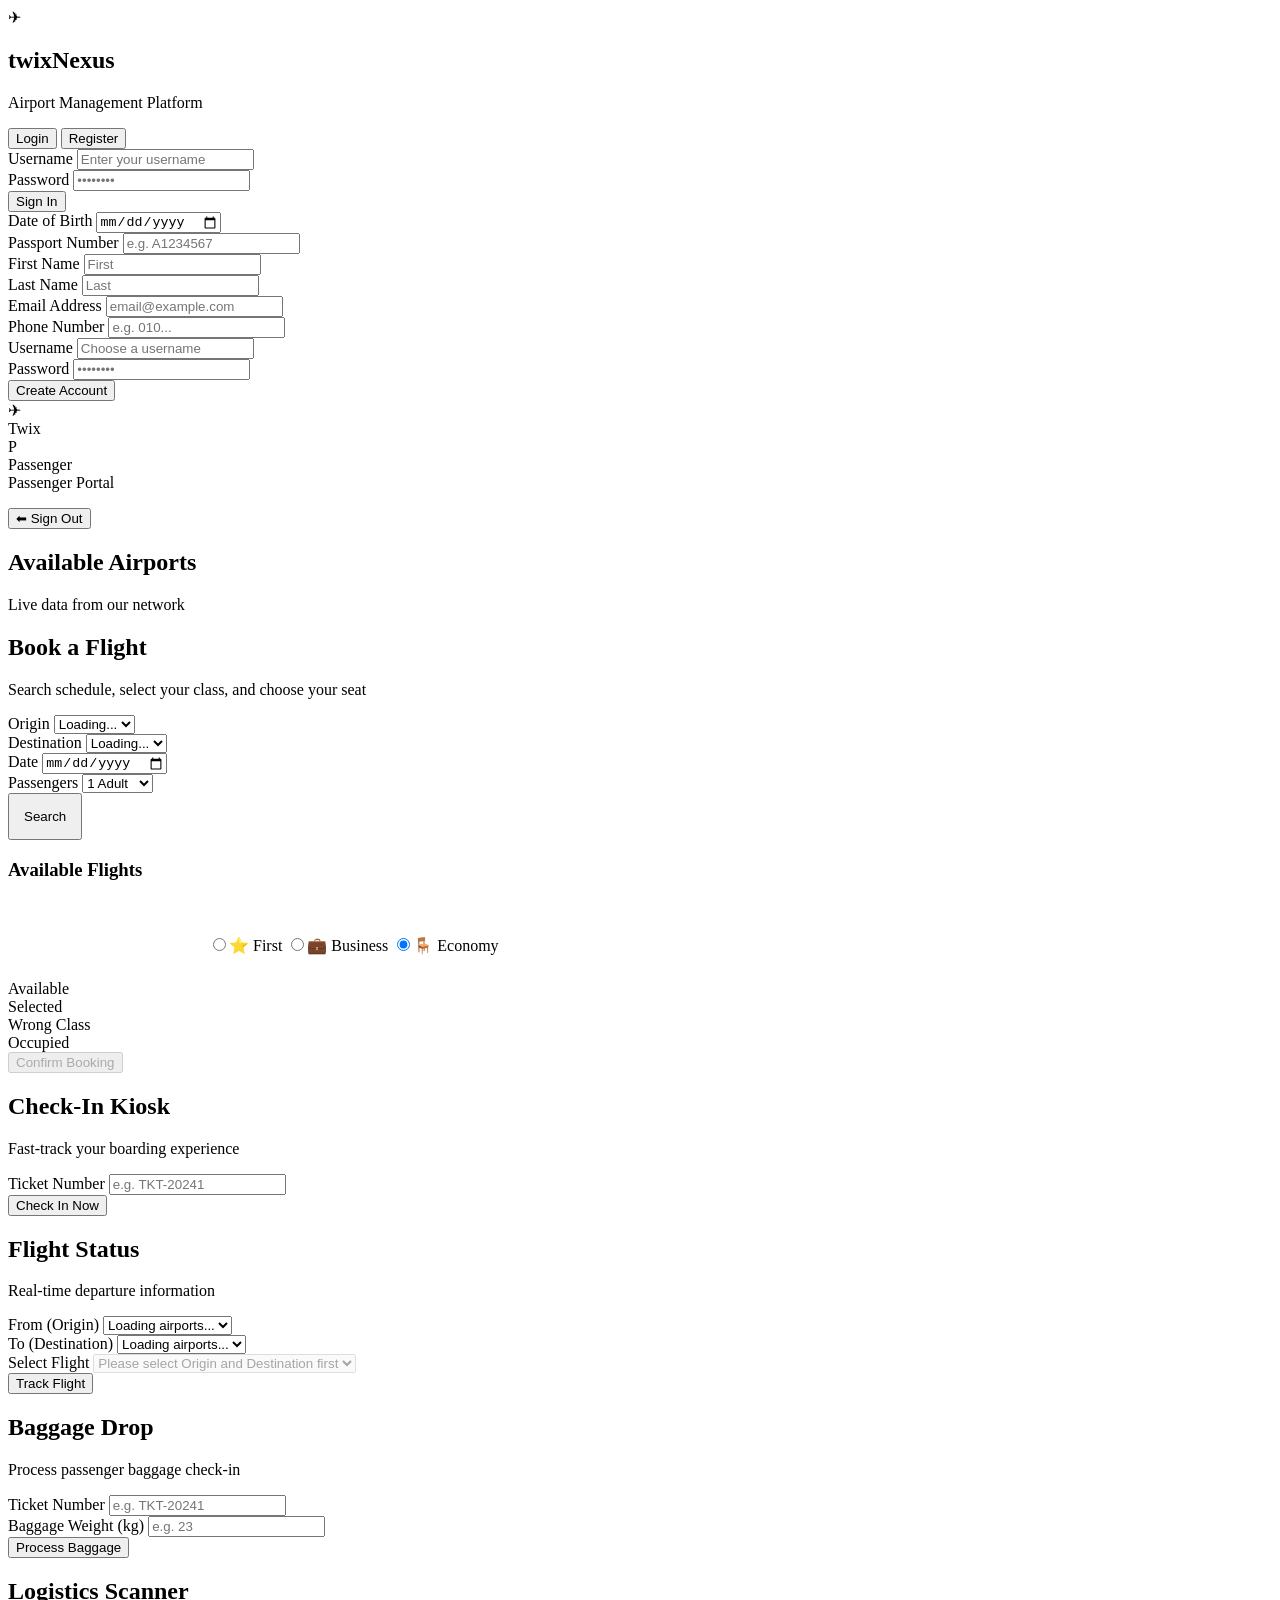
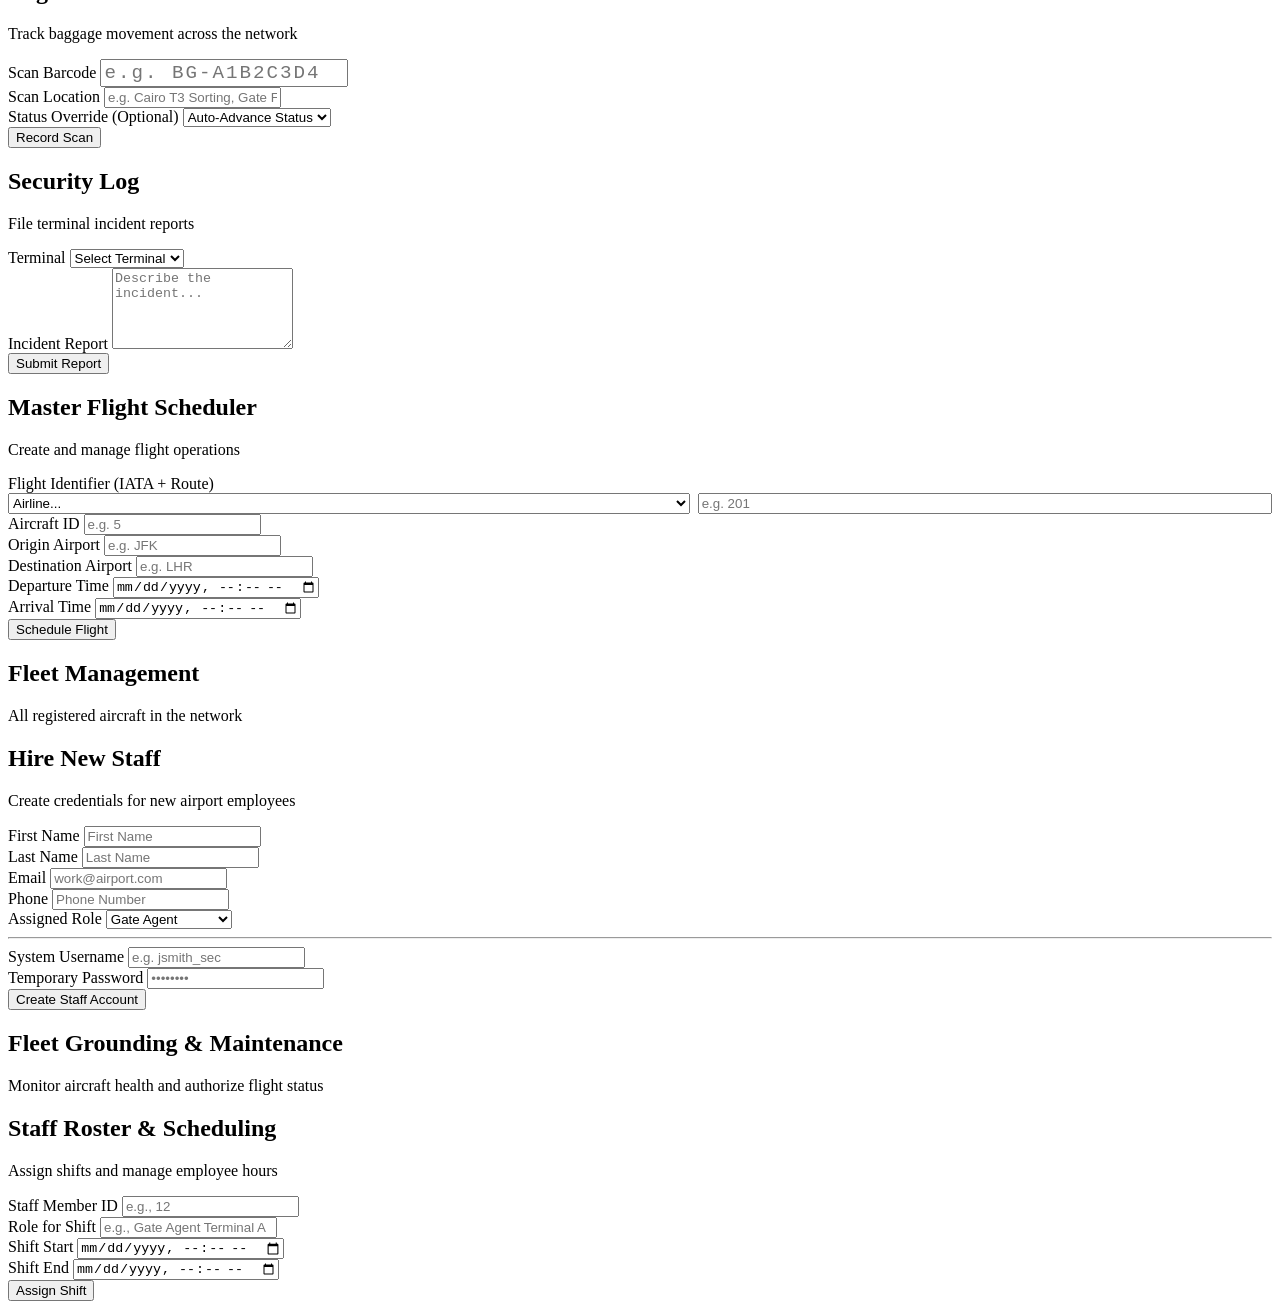
==== backend/src/main/resources/static/index.html @ be8f5e47 "remove the unused file" ====
<!DOCTYPE html>
<html lang="en">

<head>
    <meta charset="UTF-8" />
    <meta name="viewport" content="width=device-width, initial-scale=1.0" />
    <title>twixNexus — Airport Management System</title>
    <link rel="stylesheet" href="/css/style.css" />
    <link rel="preconnect" href="https://fonts.googleapis.com" />
    <link
        href="https://fonts.googleapis.com/css2?family=Syne:wght@400;600;700;800&family=DM+Sans:wght@300;400;500;600&display=swap"
        rel="stylesheet" />
</head>

<body>

    <section id="login-screen" class="active fullscreen">
        <div class="login-bg">
            <div class="login-overlay"></div>
        </div>
        <div class="login-card glass">
            <div class="brand">
                <div class="brand-icon">✈</div>
                <h1>twixNexus</h1>
                <p class="brand-sub">Airport Management Platform</p>
            </div>

            <div class="auth-tabs">
                <button id="tab-login" class="btn-primary flex-1 btn-pad">Login</button>
                <button id="tab-register" class="btn-primary btn-outline flex-1 btn-pad">Register</button>
            </div>

            <form id="login-form">
                <div class="form-group">
                    <label>Username</label>
                    <input type="text" id="login-username" placeholder="Enter your username" autocomplete="off" />
                </div>
                <div class="form-group mt-15">
                    <label>Password</label>
                    <input type="password" id="login-password" placeholder="••••••••" />
                </div>
                <button class="btn-primary mt-20" id="login-btn">Sign In</button>
            </form>

            <form id="register-form" class="hidden">
                <div class="form-row mt-15">
                    <div class="form-group">
                        <label>Date of Birth</label>
                        <input type="date" id="reg-dob" />
                    </div>
                    <div class="form-group">
                        <label>Passport Number</label>
                        <input type="text" id="reg-passport" placeholder="e.g. A1234567" />
                    </div>
                </div>
                <div class="form-row">
                    <div class="form-group">
                        <label>First Name</label>
                        <input type="text" id="reg-firstname" placeholder="First" />
                    </div>
                    <div class="form-group">
                        <label>Last Name</label>
                        <input type="text" id="reg-lastname" placeholder="Last" />
                    </div>
                </div>
                <div class="form-row mt-15">
                    <div class="form-group">
                        <label>Email Address</label>
                        <input type="email" id="reg-email" placeholder="email@example.com" />
                    </div>
                    <div class="form-group">
                        <label>Phone Number</label>
                        <input type="tel" id="reg-phone" placeholder="e.g. 010..." />
                    </div>
                </div>
                <div class="form-row mt-15">
                    <div class="form-group">
                        <label>Username</label>
                        <input type="text" id="reg-username" placeholder="Choose a username" />
                    </div>
                    <div class="form-group">
                        <label>Password</label>
                        <input type="password" id="reg-password" placeholder="••••••••" />
                    </div>
                </div>
                <button class="btn-primary mt-20" id="register-btn">Create Account</button>
            </form>

            <div id="auth-error" class="msg-error hidden"></div>
        </div>
    </section>

    <div id="app-shell" class="hidden">

        <nav id="sidebar">
            <div class="nav-brand">
                <div class="brand-icon small">✈</div>
                <span>Twix</span>
            </div>
            <div class="nav-user">
                <div class="user-avatar" id="nav-avatar">P</div>
                <div>
                    <div class="user-name" id="nav-username">Passenger</div>
                    <div class="user-role" id="nav-role">Passenger Portal</div>
                </div>
            </div>

            <ul class="nav-links" id="nav-links"></ul>

            <button class="btn-logout" id="logout-btn">⬅ Sign Out</button>
        </nav>

        <main id="main-content">

            <div id="toast-container"></div>

            <section id="view-home" class="view hidden">
                <div class="view-header">
                    <h2>Available Airports</h2>
                    <p>Live data from our network</p>
                </div>
                <div class="card-grid" id="airports-grid"></div>
            </section>

            <section id="view-book" class="view hidden">
                <div class="view-header">
                    <h2>Book a Flight</h2>
                    <p>Search schedule, select your class, and choose your seat</p>
                </div>
                <div class="form-card glass-dark" style="max-width: 900px;">

                    <div class="form-row flex-row-15" style="align-items: flex-end;">
                        <div class="form-group flex-1">
                            <label>Origin</label>
                            <select id="book-origin" class="input-glass">
                                <option value="">Loading...</option>
                            </select>
                        </div>
                        <div class="form-group flex-1">
                            <label>Destination</label>
                            <select id="book-dest" class="input-glass">
                                <option value="">Loading...</option>
                            </select>
                        </div>
                        <div class="form-group flex-1">
                            <label>Date</label>
                            <input type="date" id="book-date" class="input-glass" />
                        </div>
                        <div class="form-group flex-1">
                            <label>Passengers</label>
                            <select id="book-passengers" class="input-glass">
                                <option value="1">1 Adult</option>
                                <option value="2">2 Adults</option>
                                <option value="3">3 Adults</option>
                                <option value="4">4 Adults</option>
                                <option value="5">5 Adults</option>
                            </select>
                        </div>
                        <button class="btn-primary" id="search-flights-btn"
                            style="flex: 0.5; padding: 14px;">Search</button>
                    </div>

                    <div id="flight-results-container" class="mt-20 hidden">
                        <h3 style="color: var(--sky-light); margin-bottom: 15px;">Available Flights</h3>
                        <div id="flight-list" style="display: flex; flex-direction: column; gap: 10px;"></div>
                    </div>

                    <div id="seat-selection-container" class="hidden mt-20"
                        style="border-top: 1px solid rgba(255,255,255,0.1); padding-top: 20px;">

                        <div class="form-group">
                            <label style="text-align: center; font-size: 1rem; color: white;">1. Select Travel
                                Class</label>
                            <div class="class-selector" id="seat-class-selector"
                                style="max-width: 500px; margin: 0 auto;">
                                <label class="class-option"><input type="radio" name="travel-class"
                                        value="First" /><span>⭐ First</span></label>
                                <label class="class-option"><input type="radio" name="travel-class"
                                        value="Business" /><span>💼 Business</span></label>
                                <label class="class-option"><input type="radio" name="travel-class" value="Economy"
                                        checked /><span>🪑 Economy</span></label>
                            </div>
                            <div id="class-inventory-count"
                                style="text-align: center; margin-top: 12px; font-size: 0.95rem; font-weight: bold;">
                            </div>
                        </div>

                        <div class="seat-legend" style="margin-top: 25px;">
                            <div class="legend-item">
                                <div class="legend-box" style="background: var(--sky);"></div> Available
                            </div>
                            <div class="legend-item">
                                <div class="legend-box" style="background: var(--success);"></div> Selected
                            </div>
                            <div class="legend-item">
                                <div class="legend-box" style="background: #334155;"></div> Wrong Class
                            </div>
                            <div class="legend-item">
                                <div class="legend-box" style="background: var(--error);"></div> Occupied
                            </div>
                        </div>

                        <div class="plane-fuselage" id="plane-seats">
                        </div>
                        <input type="hidden" id="selected-seat-no" />

                        <button class="btn-primary mt-20" id="book-btn" disabled>Confirm Booking</button>
                        <div id="book-result" class="result-area hidden mt-20"></div>
                    </div>
                </div>
            </section>

            <section id="view-checkin" class="view hidden">
                <div class="view-header">
                    <h2>Check-In Kiosk</h2>
                    <p>Fast-track your boarding experience</p>
                </div>
                <div class="form-card glass-dark">
                    <div class="form-group">
                        <label>Ticket Number</label>
                        <input type="text" id="checkin-ticket" placeholder="e.g. TKT-20241" />
                    </div>
                    <button class="btn-primary" id="checkin-btn">Check In Now</button>
                    <div id="boarding-pass" class="hidden"></div>
                </div>
            </section>

            <section id="view-status" class="view hidden">
                <div class="view-header">
                    <h2>Flight Status</h2>
                    <p>Real-time departure information</p>
                </div>
                <div class="form-card glass-dark">
                    <div class="form-row flex-row-15">
                        <div class="form-group flex-1">
                            <label>From (Origin)</label>
                            <select id="status-origin" class="input-glass">
                                <option value="">Loading airports...</option>
                            </select>
                        </div>
                        <div class="form-group flex-1">
                            <label>To (Destination)</label>
                            <select id="status-dest" class="input-glass">
                                <option value="">Loading airports...</option>
                            </select>
                        </div>
                    </div>

                    <div class="form-group mt-20">
                        <label>Select Flight</label>
                        <select id="status-flight-select" class="input-glass" disabled>
                            <option value="">Please select Origin and Destination first</option>
                        </select>
                    </div>
                    <button class="btn-primary" id="status-btn">Track Flight</button>
                    <div id="flight-status-result" class="result-area hidden mt-20"></div>
                </div>
            </section>

            <section id="view-baggage" class="view hidden">
                <div class="view-header">
                    <h2>Baggage Drop</h2>
                    <p>Process passenger baggage check-in</p>
                </div>
                <div class="form-card glass-dark">
                    <div class="form-group">
                        <label>Ticket Number</label>
                        <input type="text" id="bag-ticket" placeholder="e.g. TKT-20241" />
                    </div>
                    <div class="form-group">
                        <label>Baggage Weight (kg)</label>
                        <input type="number" id="bag-weight" placeholder="e.g. 23" step="0.1" />
                    </div>
                    <button class="btn-primary" id="bag-btn">Process Baggage</button>
                    <div id="bag-result" class="result-area hidden"></div>
                </div>
            </section>

            <section id="view-scanner" class="view hidden">
                <div class="view-header">
                    <h2>Logistics Scanner</h2>
                    <p>Track baggage movement across the network</p>
                </div>
                <div class="form-card glass-dark">
                    <div class="form-group">
                        <label>Scan Barcode</label>
                        <input type="text" id="scan-barcode" class="input-glass" placeholder="e.g. BG-A1B2C3D4"
                            style="font-family: monospace; font-size: 1.2rem; letter-spacing: 2px;"
                            autocomplete="off" />
                    </div>
                    <div class="form-row mt-15">
                        <div class="form-group">
                            <label>Scan Location</label>
                            <input type="text" id="scan-location" class="input-glass"
                                placeholder="e.g. Cairo T3 Sorting, Gate F4..." />
                        </div>
                        <div class="form-group">
                            <label>Status Override (Optional)</label>
                            <select id="scan-override" class="input-glass">
                                <option value="">Auto-Advance Status</option>
                                <option value="LOST">Flag as LOST</option>
                                <option value="TRANSIT">Mark as in TRANSIT</option>
                            </select>
                        </div>
                    </div>
                    <button class="btn-primary mt-20" id="scan-btn">Record Scan</button>
                    <div id="scan-result" class="result-area hidden mt-20"></div>
                </div>
            </section>
            <section id="view-security" class="view hidden">
                <div class="view-header">
                    <h2>Security Log</h2>
                    <p>File terminal incident reports</p>
                </div>
                <div class="form-card glass-dark">
                    <div class="form-group">
                        <label>Terminal</label>
                        <select id="sec-terminal" class="input-glass">
                            <option value="">Select Terminal</option>
                            <option value="Terminal A">Terminal A</option>
                            <option value="Terminal B">Terminal B</option>
                            <option value="Terminal C">Terminal C</option>
                        </select>
                    </div>
                    <div class="form-group">
                        <label>Incident Report</label>
                        <textarea id="sec-report" class="input-glass" rows="5"
                            placeholder="Describe the incident..."></textarea>
                    </div>
                    <button class="btn-primary" id="sec-btn">Submit Report</button>
                    <div id="sec-result" class="result-area hidden"></div>
                </div>
            </section>

            <section id="view-schedule" class="view hidden">
                <div class="view-header">
                    <h2>Master Flight Scheduler</h2>
                    <p>Create and manage flight operations</p>
                </div>
                <div class="form-card glass-dark">
                    <div class="form-row flex-row-15">
                        <div class="form-group flex-1">
                            <label>Flight Identifier (IATA + Route)</label>
                            <div style="display: flex; gap: 8px;">
                                <select id="sched-airline-code" class="input-glass" style="flex: 1.2;">
                                    <option value="">Airline...</option>
                                </select>
                                <input type="number" id="sched-route-no" class="input-glass" style="flex: 1;"
                                    placeholder="e.g. 201" min="1" max="9999" />
                            </div>
                        </div>
                        <div class="form-group flex-1">
                            <label>Aircraft ID</label>
                            <input type="number" id="sched-aircraft-id" class="input-glass" placeholder="e.g. 5" />
                        </div>
                    </div>
                    <div class="form-row">
                        <div class="form-group">
                            <label>Origin Airport</label>
                            <input type="text" id="sched-origin" placeholder="e.g. JFK" />
                        </div>
                        <div class="form-group">
                            <label>Destination Airport</label>
                            <input type="text" id="sched-dest" placeholder="e.g. LHR" />
                        </div>
                    </div>
                    <div class="form-row">
                        <div class="form-group">
                            <label>Departure Time</label>
                            <input type="datetime-local" id="sched-depart" class="input-glass" />
                        </div>
                        <div class="form-group">
                            <label>Arrival Time</label>
                            <input type="datetime-local" id="sched-arrive" class="input-glass" />
                        </div>
                    </div>
                    <button class="btn-primary" id="sched-btn">Schedule Flight</button>
                    <div id="sched-result" class="result-area hidden"></div>
                </div>
            </section>

            <section id="view-fleet" class="view hidden">
                <div class="view-header">
                    <h2>Fleet Management</h2>
                    <p>All registered aircraft in the network</p>
                </div>
                <div class="card-grid" id="fleet-grid"></div>
            </section>

            <section id="view-add-staff" class="view hidden">
                <div class="view-header">
                    <h2>Hire New Staff</h2>
                    <p>Create credentials for new airport employees</p>
                </div>
                <div class="form-card glass-dark">
                    <div class="form-row">
                        <div class="form-group">
                            <label>First Name</label>
                            <input type="text" id="staff-fn" placeholder="First Name" />
                        </div>
                        <div class="form-group">
                            <label>Last Name</label>
                            <input type="text" id="staff-ln" placeholder="Last Name" />
                        </div>
                    </div>
                    <div class="form-row">
                        <div class="form-group">
                            <label>Email</label>
                            <input type="email" id="staff-email" placeholder="work@airport.com" />
                        </div>
                        <div class="form-group">
                            <label>Phone</label>
                            <input type="text" id="staff-phone" placeholder="Phone Number" />
                        </div>
                    </div>
                    <div class="form-row">
                        <div class="form-group">
                            <label>Assigned Role</label>
                            <select id="staff-role" class="input-glass">
                                <option value="Gate Agent">Gate Agent</option>
                                <option value="Security">Security</option>
                                <option value="Baggage Handler">Baggage Handler</option>
                                <option value="Maintenance">Maintenance</option>
                            </select>
                        </div>
                    </div>
                    <hr class="divider">
                    <div class="form-row">
                        <div class="form-group">
                            <label>System Username</label>
                            <input type="text" id="staff-username" placeholder="e.g. jsmith_sec" />
                        </div>
                        <div class="form-group">
                            <label>Temporary Password</label>
                            <input type="password" id="staff-password" placeholder="••••••••" />
                        </div>
                    </div>
                    <button class="btn-primary" id="add-staff-btn">Create Staff Account</button>
                    <div id="add-staff-result" class="result-area hidden"></div>
                </div>
            </section>
            <section id="view-maintenance" class="view hidden">
                <div class="view-header">
                    <h2>Fleet Grounding & Maintenance</h2>
                    <p>Monitor aircraft health and authorize flight status</p>
                </div>
                <div class="card-grid" id="maintenance-grid">
                </div>
            </section>
            <section id="view-roster" class="view hidden">
                <div class="view-header">
                    <h2>Staff Roster & Scheduling</h2>
                    <p>Assign shifts and manage employee hours</p>
                </div>
                <div class="form-card glass-dark">
                    <div class="form-row">
                        <div class="form-group">
                            <label>Staff Member ID</label>
                            <input type="number" id="shift-staff-id" placeholder="e.g., 12" class="input-glass" />
                        </div>
                        <div class="form-group">
                            <label>Role for Shift</label>
                            <input type="text" id="shift-role" placeholder="e.g., Gate Agent Terminal A"
                                class="input-glass" />
                        </div>
                    </div>
                    <div class="form-row mt-15">
                        <div class="form-group">
                            <label>Shift Start</label>
                            <input type="datetime-local" id="shift-start" class="input-glass" />
                        </div>
                        <div class="form-group">
                            <label>Shift End</label>
                            <input type="datetime-local" id="shift-end" class="input-glass" />
                        </div>
                    </div>
                    <button class="btn-primary mt-20" id="assign-shift-btn">Assign Shift</button>
                    <div id="shift-result" class="result-area hidden mt-20"></div>
                </div>
            </section>
        </main>
    </div>

    <script type="module" src="/js/main.js"></script>
    <!-- <script src="legacy-script.js" defer></script> -->
</body>

</html>
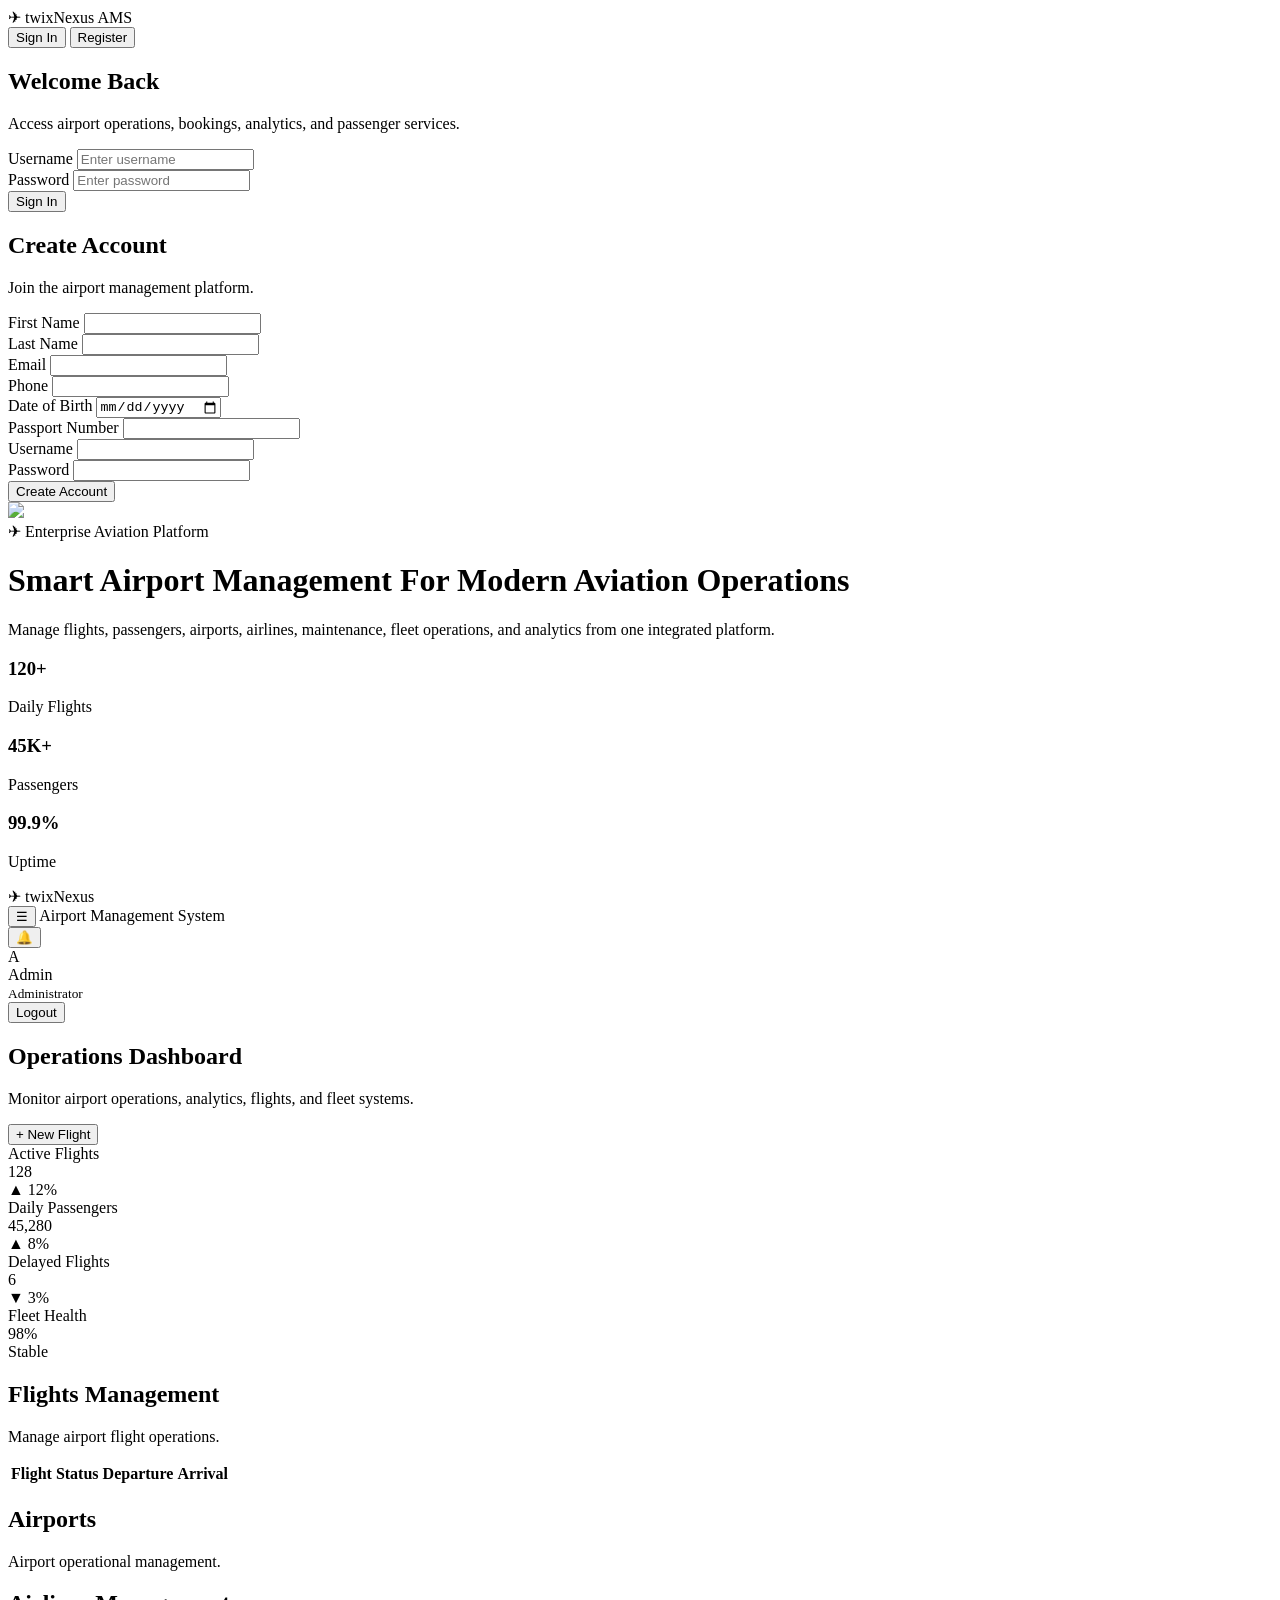
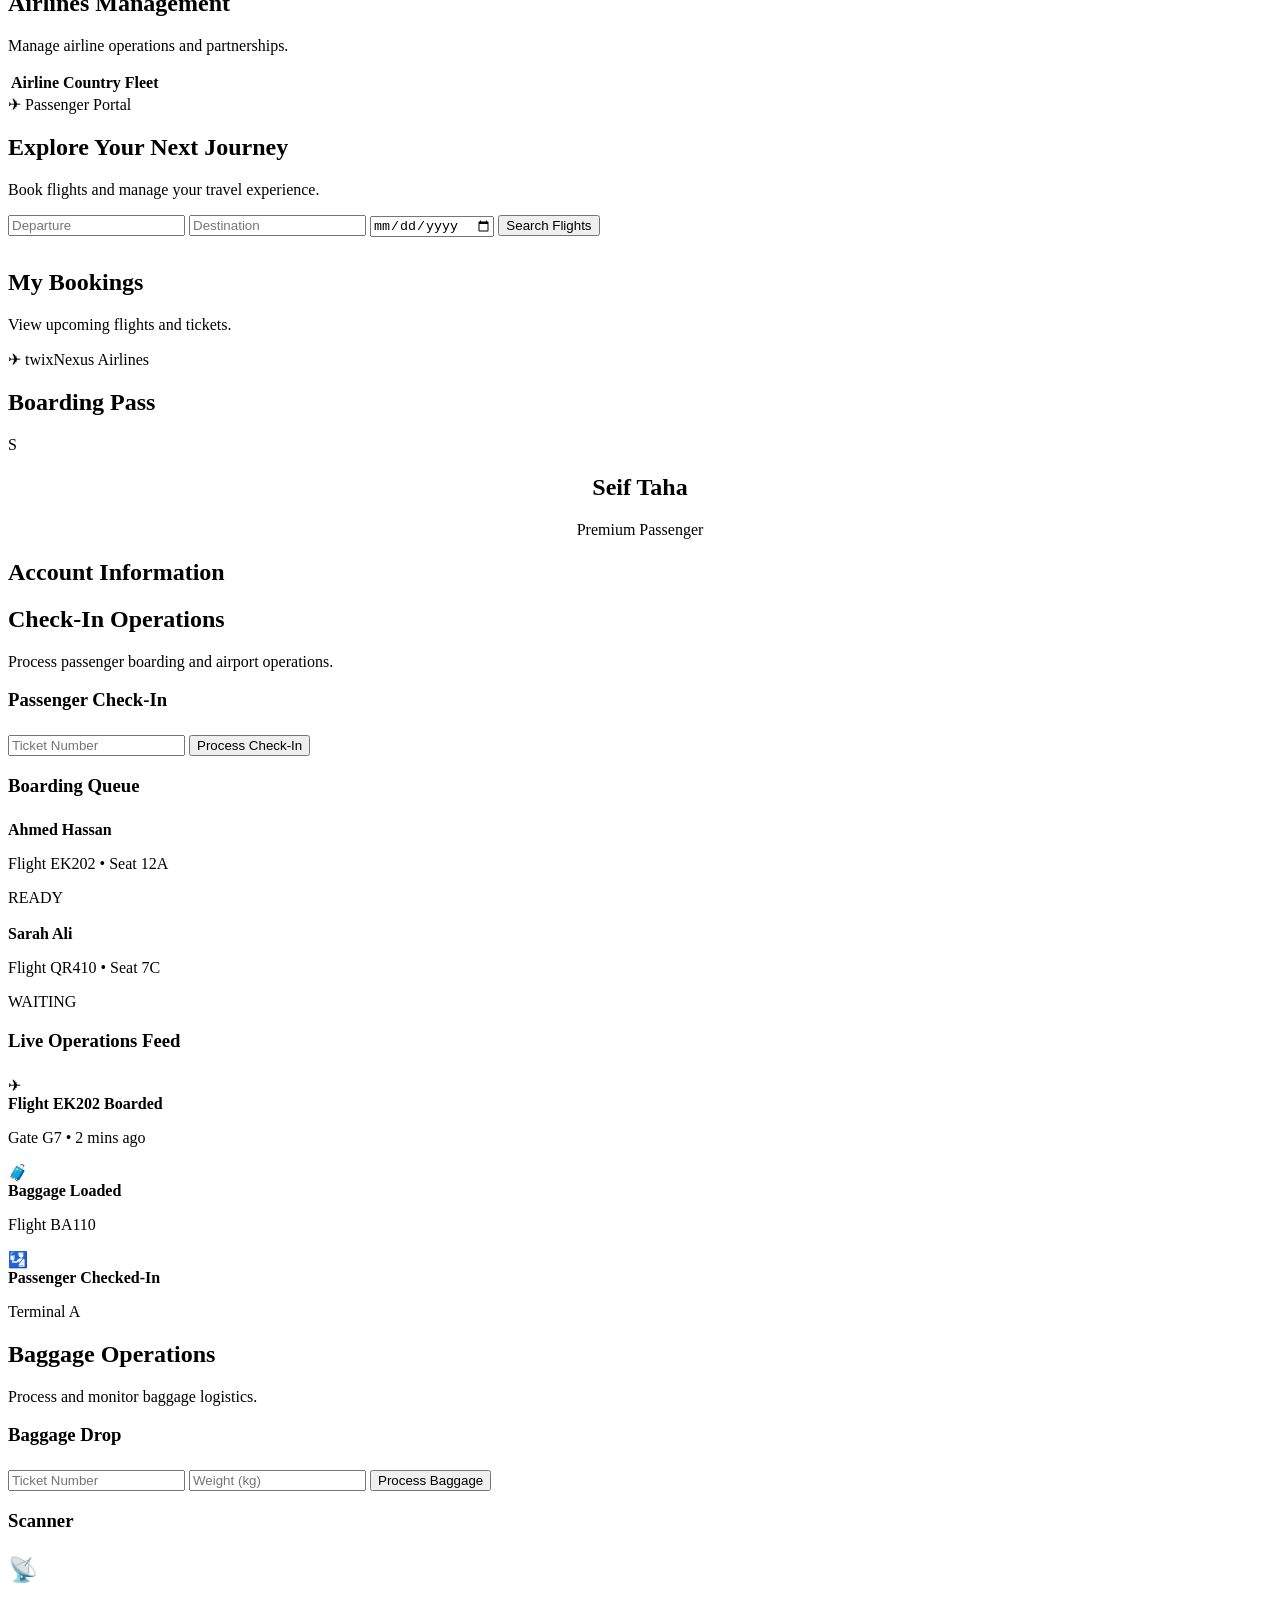
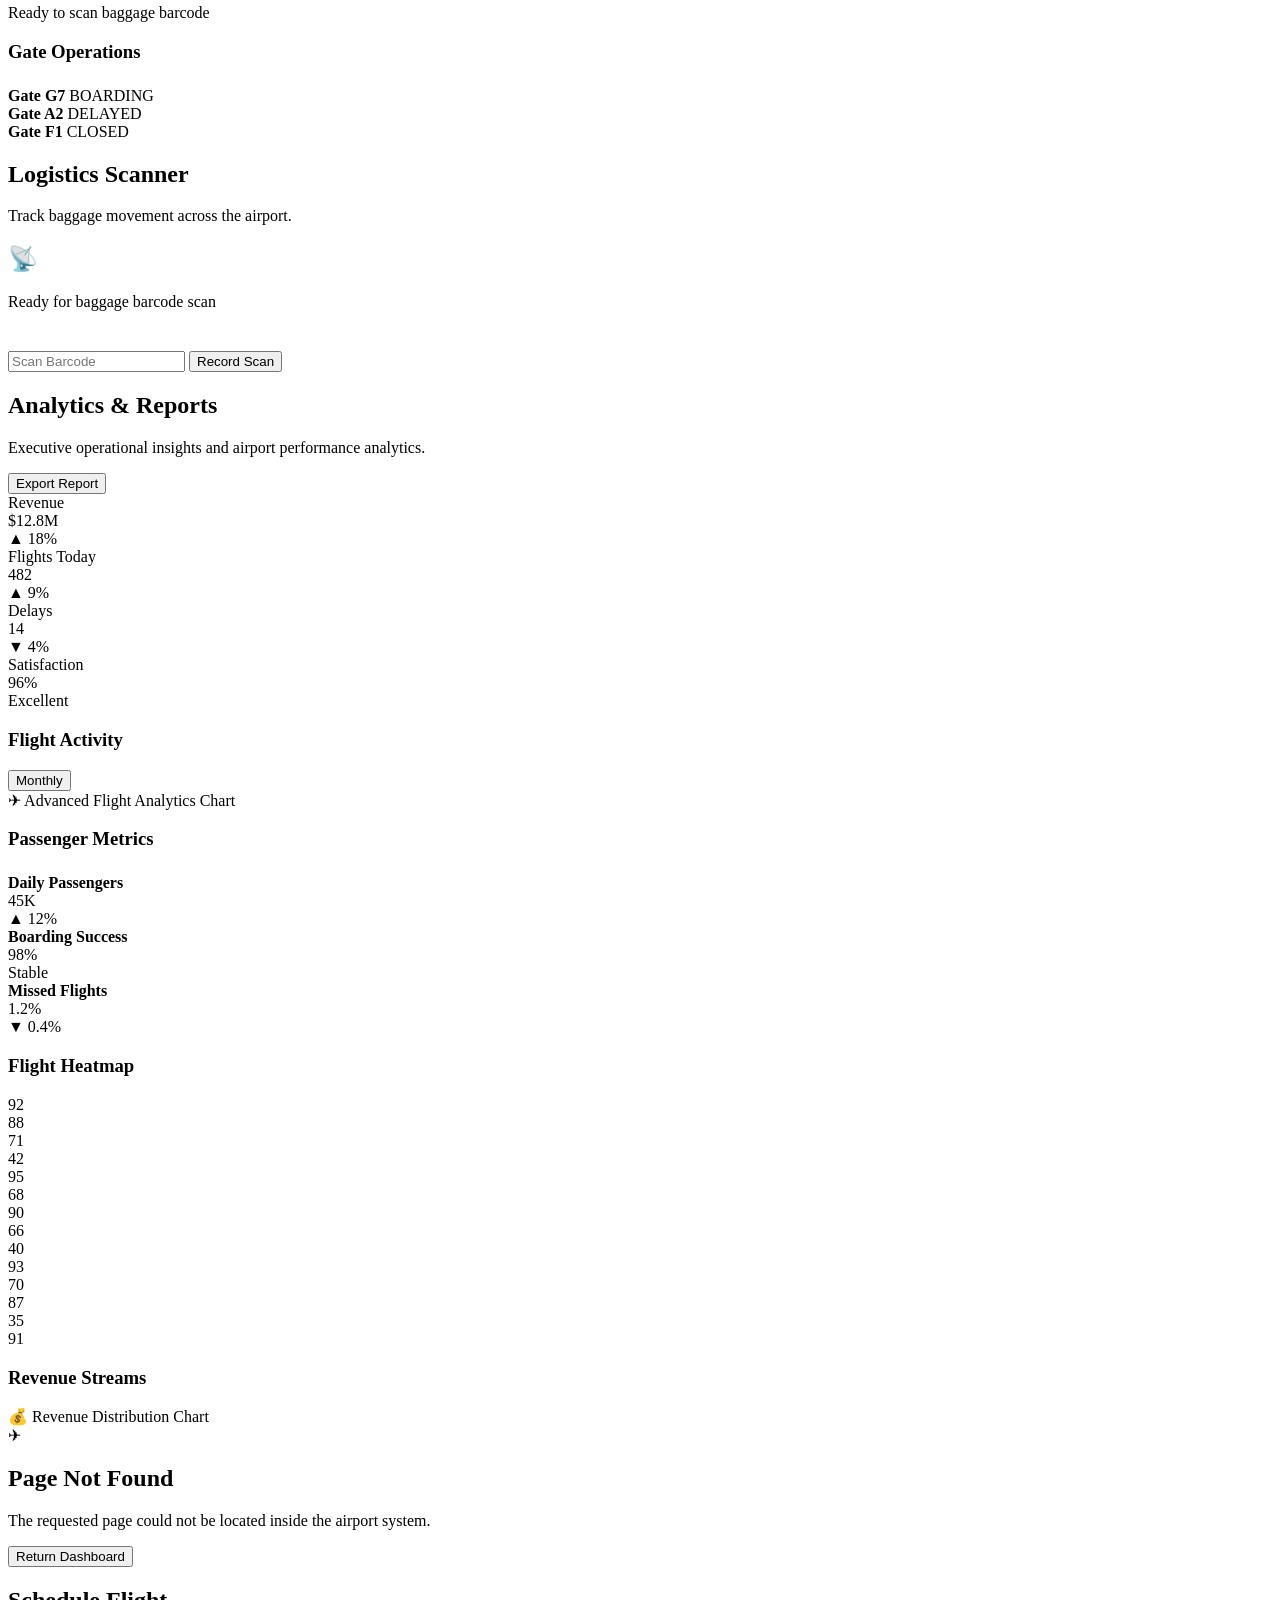
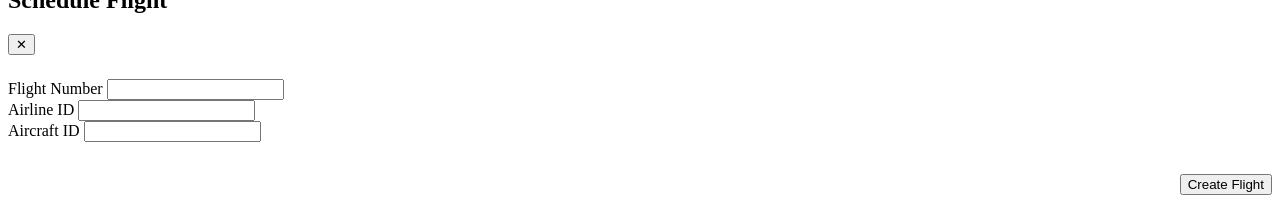
==== commit b1df1f02: "updated the frontend" ====
--- a/backend/src/main/resources/static/index.html
+++ b/backend/src/main/resources/static/index.html
@@ -4,485 +4,1514 @@
 <head>
     <meta charset="UTF-8" />
     <meta name="viewport" content="width=device-width, initial-scale=1.0" />
+
     <title>twixNexus — Airport Management System</title>
-    <link rel="stylesheet" href="/css/style.css" />
-    <link rel="preconnect" href="https://fonts.googleapis.com" />
-    <link
-        href="https://fonts.googleapis.com/css2?family=Syne:wght@400;600;700;800&family=DM+Sans:wght@300;400;500;600&display=swap"
-        rel="stylesheet" />
+
+    <link rel="stylesheet" href="/css/main.css">
 </head>
 
-<body>
-
-    <section id="login-screen" class="active fullscreen">
-        <div class="login-bg">
-            <div class="login-overlay"></div>
+<body class="loading">
+    
+    <!-- ========================= -->
+    <!-- AUTH SCREEN -->
+    <!-- ========================= -->
+
+    <div class="auth-screen">
+
+        <div class="auth-left">
+
+            <div class="auth-panel fade-in">
+
+                <div class="auth-logo">
+                    ✈ twixNexus AMS
+                </div>
+
+                <div class="auth-tabs">
+
+                    <button id="tab-login" class="auth-tab active">
+
+                        Sign In
+                    </button>
+
+                    <button id="tab-register" class="auth-tab">
+
+                        Register
+                    </button>
+
+                </div>
+
+                <div id="auth-error" class="auth-error">
+                </div>
+
+                <!-- LOGIN -->
+
+                <form id="login-form" class="auth-form">
+
+                    <div>
+
+                        <h2 class="auth-title">
+                            Welcome Back
+                        </h2>
+
+                        <p class="auth-subtitle">
+                            Access airport operations,
+                            bookings, analytics,
+                            and passenger services.
+                        </p>
+
+                    </div>
+
+                    <div class="input-group">
+
+                        <label>
+                            Username
+                        </label>
+
+                        <input id="login-username" class="input" type="text" placeholder="Enter username">
+
+                    </div>
+
+                    <div class="input-group">
+
+                        <label>
+                            Password
+                        </label>
+
+                        <input id="login-password" class="input" type="password" placeholder="Enter password">
+
+                    </div>
+
+                    <button type="button" id="login-btn" class="btn btn-primary">
+
+                        Sign In
+
+                    </button>
+
+                </form>
+
+                <!-- REGISTER -->
+
+                <form id="register-form" class="auth-form hidden">
+
+                    <div>
+
+                        <h2 class="auth-title">
+                            Create Account
+                        </h2>
+
+                        <p class="auth-subtitle">
+                            Join the airport management platform.
+                        </p>
+
+                    </div>
+
+                    <div class="grid grid-2">
+
+                        <div class="input-group">
+
+                            <label>
+                                First Name
+                            </label>
+
+                            <input id="reg-firstname" class="input" type="text">
+
+                        </div>
+
+                        <div class="input-group">
+
+                            <label>
+                                Last Name
+                            </label>
+
+                            <input id="reg-lastname" class="input" type="text">
+
+                        </div>
+
+                    </div>
+
+                    <div class="input-group">
+
+                        <label>
+                            Email
+                        </label>
+
+                        <input id="reg-email" class="input" type="email">
+
+                    </div>
+
+                    <div class="input-group">
+
+                        <label>
+                            Phone
+                        </label>
+
+                        <input id="reg-phone" class="input" type="text">
+
+                    </div>
+
+                    <div class="input-group">
+
+                        <label>
+                            Date of Birth
+                        </label>
+
+                        <input id="reg-dob" class="input" type="date">
+
+                    </div>
+
+                    <div class="input-group">
+
+                        <label>
+                            Passport Number
+                        </label>
+
+                        <input id="reg-passport" class="input" type="text">
+
+                    </div>
+
+                    <div class="input-group">
+
+                        <label>
+                            Username
+                        </label>
+
+                        <input id="reg-username" class="input" type="text">
+
+                    </div>
+
+                    <div class="input-group">
+
+                        <label>
+                            Password
+                        </label>
+
+                        <input id="reg-password" class="input" type="password">
+
+                    </div>
+
+                    <button type="button" id="register-btn" class="btn btn-primary">
+
+                        Create Account
+
+                    </button>
+
+                </form>
+
+            </div>
+
         </div>
-        <div class="login-card glass">
-            <div class="brand">
-                <div class="brand-icon">✈</div>
-                <h1>twixNexus</h1>
-                <p class="brand-sub">Airport Management Platform</p>
+
+        <!-- RIGHT SIDE -->
+
+        <div class="auth-right">
+
+            <img class="auth-image"
+                src="https://images.unsplash.com/photo-1436491865332-7a61a109cc05?q=80&w=1600&auto=format&fit=crop">
+
+            <div class="auth-overlay"></div>
+
+            <div class="auth-right-content fade-in">
+
+                <div class="hero-badge">
+                    ✈ Enterprise Aviation Platform
+                </div>
+
+                <h1>
+                    Smart Airport Management
+                    For Modern Aviation Operations
+                </h1>
+
+                <p>
+                    Manage flights, passengers,
+                    airports, airlines, maintenance,
+                    fleet operations, and analytics
+                    from one integrated platform.
+                </p>
+
+                <div class="stats-row">
+
+                    <div class="stat-card">
+
+                        <h3>120+</h3>
+
+                        <p>
+                            Daily Flights
+                        </p>
+
+                    </div>
+
+                    <div class="stat-card">
+
+                        <h3>45K+</h3>
+
+                        <p>
+                            Passengers
+                        </p>
+
+                    </div>
+
+                    <div class="stat-card">
+
+                        <h3>99.9%</h3>
+
+                        <p>
+                            Uptime
+                        </p>
+
+                    </div>
+
+                </div>
+
             </div>
 
-            <div class="auth-tabs">
-                <button id="tab-login" class="btn-primary flex-1 btn-pad">Login</button>
-                <button id="tab-register" class="btn-primary btn-outline flex-1 btn-pad">Register</button>
+        </div>
+
+    </div>
+
+    <!-- ========================= -->
+    <!-- APP SHELL -->
+    <!-- ========================= -->
+
+    <div id="app-shell" class="app-shell hidden">
+
+        <!-- SIDEBAR -->
+
+        <aside id="sidebar" class="sidebar">
+
+            <div class="navbar-brand">
+
+                ✈ twixNexus
+
             </div>
 
-            <form id="login-form">
-                <div class="form-group">
-                    <label>Username</label>
-                    <input type="text" id="login-username" placeholder="Enter your username" autocomplete="off" />
+            <nav id="nav-links" class="sidebar-nav">
+
+            </nav>
+
+        </aside>
+
+        <!-- MAIN -->
+
+        <div>
+
+            <!-- NAVBAR -->
+
+            <header class="navbar">
+
+                <div class="navbar-brand">
+
+                    <button aria-label="Open sidebar" id="sidebar-toggle" class="btn btn-secondary">
+
+                        ☰
+
+                    </button>
+
+                    <span>
+                        Airport Management System
+                    </span>
+
                 </div>
-                <div class="form-group mt-15">
-                    <label>Password</label>
-                    <input type="password" id="login-password" placeholder="••••••••" />
+
+                <div class="navbar-actions">
+
+                    <button aria-label="Notifications" class="btn btn-secondary">
+
+                        🔔
+
+                    </button>
+
+                    <div class="profile-chip">
+
+                        <div id="nav-avatar" class="avatar-circle">
+
+                            A
+
+                        </div>
+
+                        <div>
+
+                            <div id="nav-username">
+                                Admin
+                            </div>
+
+                            <small id="nav-role" class="text-muted">
+
+                                Administrator
+
+                            </small>
+
+                        </div>
+
+                    </div>
+
+                    <button aria-label="Logout" id="logout-btn" class="btn btn-primary">
+
+                        Logout
+
+                    </button>
+
                 </div>
-                <button class="btn-primary mt-20" id="login-btn">Sign In</button>
-            </form>
-
-            <form id="register-form" class="hidden">
-                <div class="form-row mt-15">
-                    <div class="form-group">
-                        <label>Date of Birth</label>
-                        <input type="date" id="reg-dob" />
-                    </div>
-                    <div class="form-group">
-                        <label>Passport Number</label>
-                        <input type="text" id="reg-passport" placeholder="e.g. A1234567" />
-                    </div>
+
+            </header>
+
+            <!-- MAIN CONTENT -->
+
+            <main class="main-content">
+
+                <!-- DASHBOARD -->
+
+                <section id="view-dashboard" class="view dashboard">
+
+                    <div class="dashboard-header">
+
+                        <div class="dashboard-title">
+
+                            <h1>
+                                Operations Dashboard
+                            </h1>
+
+                            <p>
+                                Monitor airport operations,
+                                analytics, flights, and fleet systems.
+                            </p>
+
+                        </div>
+
+                        <button class="btn btn-primary">
+
+                            + New Flight
+
+                        </button>
+
+                    </div>
+
+                    <!-- KPI -->
+
+                    <div class="kpi-grid">
+
+                        <div class="card kpi-card">
+
+                            <div class="kpi-label">
+                                Active Flights
+                            </div>
+
+                            <div class="kpi-value">
+                                128
+                            </div>
+
+                            <div class="kpi-change positive">
+                                ▲ 12%
+                            </div>
+
+                        </div>
+
+                        <div class="card kpi-card">
+
+                            <div class="kpi-label">
+                                Daily Passengers
+                            </div>
+
+                            <div class="kpi-value">
+                                45,280
+                            </div>
+
+                            <div class="kpi-change positive">
+                                ▲ 8%
+                            </div>
+
+                        </div>
+
+                        <div class="card kpi-card">
+
+                            <div class="kpi-label">
+                                Delayed Flights
+                            </div>
+
+                            <div class="kpi-value">
+                                6
+                            </div>
+
+                            <div class="kpi-change negative">
+                                ▼ 3%
+                            </div>
+
+                        </div>
+
+                        <div class="card kpi-card">
+
+                            <div class="kpi-label">
+                                Fleet Health
+                            </div>
+
+                            <div class="kpi-value">
+                                98%
+                            </div>
+
+                            <div class="kpi-change positive">
+                                Stable
+                            </div>
+
+                        </div>
+
+                    </div>
+
+                </section>
+
+                <!-- FLIGHTS -->
+
+                <section id="view-flights" class="view hidden dashboard">
+
+                    <div class="dashboard-header">
+
+                        <div class="dashboard-title">
+
+                            <h1>
+                                Flights Management
+                            </h1>
+
+                            <p>
+                                Manage airport flight operations.
+                            </p>
+
+                        </div>
+
+                    </div>
+
+                    <div class="card">
+
+                        <div class="table-wrapper">
+
+                            <table class="table">
+
+                                <thead>
+
+                                    <tr>
+
+                                        <th>Flight</th>
+                                        <th>Status</th>
+                                        <th>Departure</th>
+                                        <th>Arrival</th>
+
+                                    </tr>
+
+                                </thead>
+
+                                <tbody id="flights-table-body">
+
+                                </tbody>
+
+                            </table>
+
+                        </div>
+
+                    </div>
+
+                </section>
+
+                <!-- AIRPORTS -->
+
+                <section id="view-airports" class="view hidden dashboard">
+
+                    <div class="dashboard-header">
+
+                        <div class="dashboard-title">
+
+                            <h1>
+                                Airports
+                            </h1>
+
+                            <p>
+                                Airport operational management.
+                            </p>
+
+                        </div>
+
+                    </div>
+
+                    <div id="airports-grid" class="airport-grid">
+
+                    </div>
+
+                </section>
+
+                <!-- AIRLINES -->
+
+                <section id="view-airlines" class="view hidden dashboard">
+
+                    <div class="dashboard-header">
+
+                        <div class="dashboard-title">
+
+                            <h1>
+                                Airlines Management
+                            </h1>
+
+                            <p>
+                                Manage airline operations and partnerships.
+                            </p>
+
+                        </div>
+
+                    </div>
+
+                    <div class="card">
+
+                        <div class="table-wrapper">
+
+                            <table class="table">
+
+                                <thead>
+
+                                    <tr>
+
+                                        <th>Airline</th>
+                                        <th>Country</th>
+                                        <th>Fleet</th>
+
+                                    </tr>
+
+                                </thead>
+
+                                <tbody id="airlines-table-body">
+
+                                </tbody>
+
+                            </table>
+
+                        </div>
+
+                    </div>
+
+                </section>
+
+                <!-- BOOK -->
+
+                <section id="view-book" class="view hidden dashboard">
+
+                    <div class="booking-hero card">
+
+                        <div>
+
+                            <div class="hero-badge">
+                                ✈ Passenger Portal
+                            </div>
+
+                            <h1>
+                                Explore Your Next Journey
+                            </h1>
+
+                            <p>
+                                Book flights and manage your travel experience.
+                            </p>
+
+                        </div>
+
+                    </div>
+
+                    <div class="booking-search">
+
+                        <input id="flight-origin" class="input" placeholder="Departure">
+
+                        <input id="flight-destination" class="input" placeholder="Destination">
+
+                        <input class="input" type="date">
+
+                        <button id="search-flight-btn" class="btn btn-primary">
+
+                            Search Flights
+
+                        </button>
+
+                    </div>
+
+                    <div id="flight-results" class="grid grid-2" style="margin-top:32px;">
+
+                    </div>
+
+                </section>
+
+                <!-- BOOKINGS -->
+
+                <section id="view-bookings" class="view hidden dashboard">
+
+                    <div class="dashboard-header">
+
+                        <div class="dashboard-title">
+
+                            <h1>
+                                My Bookings
+                            </h1>
+
+                            <p>
+                                View upcoming flights and tickets.
+                            </p>
+
+                        </div>
+
+                    </div>
+
+                    <div id="booking-history" class="booking-history">
+
+                    </div>
+
+                </section>
+
+                <!-- BOARDING -->
+
+                <section id="view-boarding" class="view hidden dashboard">
+
+                    <div class="
+                            card
+                            boarding-pass-premium
+                        ">
+
+                        <div class="bp-layout">
+
+                            <div>
+
+                                <div class="hero-badge">
+                                    ✈ twixNexus Airlines
+                                </div>
+
+                                <h2>
+                                    Boarding Pass
+                                </h2>
+
+                            </div>
+
+                            <div class="bp-qr">
+
+                                <div class="fake-qr"></div>
+
+                            </div>
+
+                        </div>
+
+                    </div>
+
+                </section>
+
+                <!-- PROFILE -->
+
+                <section id="view-profile" class="view hidden dashboard">
+
+                    <div class="profile-grid">
+
+                        <div class="
+                                card
+                                profile-sidebar
+                            ">
+
+                            <div class="profile-avatar">
+
+                                S
+
+                            </div>
+
+                            <div style="text-align:center;">
+
+                                <h2>
+                                    Seif Taha
+                                </h2>
+
+                                <p>
+                                    Premium Passenger
+                                </p>
+
+                            </div>
+
+                        </div>
+
+                        <div class="card">
+
+                            <h2>
+                                Account Information
+                            </h2>
+
+                        </div>
+
+                    </div>
+
+                </section>
+
+                <section id="view-checkin" class="view hidden dashboard">
+
+                    <div class="dashboard-header">
+
+                        <div class="dashboard-title">
+
+                            <h1>
+                                Check-In Operations
+                            </h1>
+
+                            <p>
+                                Process passenger boarding and airport operations.
+                            </p>
+
+                        </div>
+
+                    </div>
+
+                    <div class="ops-grid">
+
+                        <!-- LEFT -->
+
+                        <div class="ops-panel">
+
+                            <!-- CHECKIN -->
+
+                            <div class="card">
+
+                                <h3>
+                                    Passenger Check-In
+                                </h3>
+
+                                <div class="grid" style="
+                        margin-top:24px;
+                        gap:16px;
+                    ">
+
+                                    <input id="checkin-ticket" class="input" placeholder="Ticket Number">
+
+                                    <button id="checkin-btn" class="btn btn-primary">
+
+                                        Process Check-In
+
+                                    </button>
+
+                                </div>
+
+                            </div>
+
+                            <!-- BOARDING -->
+
+                            <div class="card">
+
+                                <h3>
+                                    Boarding Queue
+                                </h3>
+
+                                <div style="
+                        margin-top:24px;
+                        display:flex;
+                        flex-direction:column;
+                        gap:18px;
+                    ">
+
+                                    <div class="passenger-ticket">
+
+                                        <div class="ticket-meta">
+
+                                            <strong>
+                                                Ahmed Hassan
+                                            </strong>
+
+                                            <p>
+                                                Flight EK202 • Seat 12A
+                                            </p>
+
+                                        </div>
+
+                                        <span class="badge badge-success">
+
+                                            READY
+
+                                        </span>
+
+                                    </div>
+
+                                    <div class="passenger-ticket">
+
+                                        <div class="ticket-meta">
+
+                                            <strong>
+                                                Sarah Ali
+                                            </strong>
+
+                                            <p>
+                                                Flight QR410 • Seat 7C
+                                            </p>
+
+                                        </div>
+
+                                        <span class="badge badge-warning">
+
+                                            WAITING
+
+                                        </span>
+
+                                    </div>
+
+                                </div>
+
+                            </div>
+
+                        </div>
+
+                        <!-- RIGHT -->
+
+                        <div class="ops-panel">
+
+                            <!-- LIVE OPS -->
+
+                            <div class="card">
+
+                                <h3>
+                                    Live Operations Feed
+                                </h3>
+
+                                <div class="operation-feed" style="margin-top:24px;">
+
+                                    <div class="feed-item">
+
+                                        <div class="feed-icon">
+                                            ✈
+                                        </div>
+
+                                        <div>
+
+                                            <strong>
+                                                Flight EK202 Boarded
+                                            </strong>
+
+                                            <p>
+                                                Gate G7 • 2 mins ago
+                                            </p>
+
+                                        </div>
+
+                                    </div>
+
+                                    <div class="feed-item">
+
+                                        <div class="feed-icon">
+                                            🧳
+                                        </div>
+
+                                        <div>
+
+                                            <strong>
+                                                Baggage Loaded
+                                            </strong>
+
+                                            <p>
+                                                Flight BA110
+                                            </p>
+
+                                        </div>
+
+                                    </div>
+
+                                    <div class="feed-item">
+
+                                        <div class="feed-icon">
+                                            🛂
+                                        </div>
+
+                                        <div>
+
+                                            <strong>
+                                                Passenger Checked-In
+                                            </strong>
+
+                                            <p>
+                                                Terminal A
+                                            </p>
+
+                                        </div>
+
+                                    </div>
+
+                                </div>
+
+                            </div>
+
+                        </div>
+
+                    </div>
+
+                </section>
+
+                <section id="view-baggage" class="view hidden dashboard">
+
+                    <div class="dashboard-header">
+
+                        <div class="dashboard-title">
+
+                            <h1>
+                                Baggage Operations
+                            </h1>
+
+                            <p>
+                                Process and monitor baggage logistics.
+                            </p>
+
+                        </div>
+
+                    </div>
+
+                    <div class="ops-grid">
+
+                        <!-- LEFT -->
+
+                        <div class="ops-panel">
+
+                            <div class="card">
+
+                                <h3>
+                                    Baggage Drop
+                                </h3>
+
+                                <div class="grid" style="
+                        margin-top:24px;
+                        gap:16px;
+                    ">
+
+                                    <input id="bag-ticket" class="input" placeholder="Ticket Number">
+
+                                    <input id="bag-weight" class="input" type="number" placeholder="Weight (kg)">
+
+                                    <button id="bag-btn" class="btn btn-primary">
+
+                                        Process Baggage
+
+                                    </button>
+
+                                </div>
+
+                            </div>
+
+                            <div class="card">
+
+                                <h3>
+                                    Scanner
+                                </h3>
+
+                                <div class="scanner-box" style="margin-top:24px;">
+
+                                    <h2>
+                                        📡
+                                    </h2>
+
+                                    <p>
+                                        Ready to scan baggage barcode
+                                    </p>
+
+                                </div>
+
+                            </div>
+
+                        </div>
+
+                        <!-- RIGHT -->
+
+                        <div class="ops-panel">
+
+                            <div class="card">
+
+                                <h3>
+                                    Gate Operations
+                                </h3>
+
+                                <div class="gate-board" style="margin-top:24px;">
+
+                                    <div class="gate-row">
+
+                                        <strong>
+                                            Gate G7
+                                        </strong>
+
+                                        <span class="badge badge-success">
+
+                                            BOARDING
+
+                                        </span>
+
+                                    </div>
+
+                                    <div class="gate-row">
+
+                                        <strong>
+                                            Gate A2
+                                        </strong>
+
+                                        <span class="badge badge-warning">
+
+                                            DELAYED
+
+                                        </span>
+
+                                    </div>
+
+                                    <div class="gate-row">
+
+                                        <strong>
+                                            Gate F1
+                                        </strong>
+
+                                        <span class="badge badge-error">
+
+                                            CLOSED
+
+                                        </span>
+
+                                    </div>
+
+                                </div>
+
+                            </div>
+
+                        </div>
+
+                    </div>
+
+                </section>
+
+                <section id="view-scanner" class="view hidden dashboard">
+
+                    <div class="dashboard-header">
+
+                        <div class="dashboard-title">
+
+                            <h1>
+                                Logistics Scanner
+                            </h1>
+
+                            <p>
+                                Track baggage movement across the airport.
+                            </p>
+
+                        </div>
+
+                    </div>
+
+                    <div class="
+            card
+            scanner-box
+        ">
+
+                        <h1>
+                            📡
+                        </h1>
+
+                        <p style="margin:20px 0;">
+
+                            Ready for baggage barcode scan
+
+                        </p>
+
+                        <input id="scan-barcode" class="input" placeholder="Scan Barcode" style="
+                max-width:420px;
+                margin:auto;
+            ">
+
+                        <button id="scan-btn" class="btn btn-primary" style="margin-top:20px;">
+
+                            Record Scan
+
+                        </button>
+
+                    </div>
+
+                </section>
+
+                <section id="view-analytics" class="view hidden dashboard">
+
+                    <div class="dashboard-header">
+
+                        <div class="dashboard-title">
+
+                            <h1>
+                                Analytics & Reports
+                            </h1>
+
+                            <p>
+                                Executive operational insights
+                                and airport performance analytics.
+                            </p>
+
+                        </div>
+
+                        <button class="btn btn-primary">
+
+                            Export Report
+
+                        </button>
+
+                    </div>
+
+                    <!-- KPI ROW -->
+
+                    <div class="kpi-grid">
+
+                        <div class="card kpi-card">
+
+                            <div class="kpi-label">
+                                Revenue
+                            </div>
+
+                            <div class="kpi-value">
+                                $12.8M
+                            </div>
+
+                            <div class="kpi-change positive">
+                                ▲ 18%
+                            </div>
+
+                        </div>
+
+                        <div class="card kpi-card">
+
+                            <div class="kpi-label">
+                                Flights Today
+                            </div>
+
+                            <div class="kpi-value">
+                                482
+                            </div>
+
+                            <div class="kpi-change positive">
+                                ▲ 9%
+                            </div>
+
+                        </div>
+
+                        <div class="card kpi-card">
+
+                            <div class="kpi-label">
+                                Delays
+                            </div>
+
+                            <div class="kpi-value">
+                                14
+                            </div>
+
+                            <div class="kpi-change negative">
+                                ▼ 4%
+                            </div>
+
+                        </div>
+
+                        <div class="card kpi-card">
+
+                            <div class="kpi-label">
+                                Satisfaction
+                            </div>
+
+                            <div class="kpi-value">
+                                96%
+                            </div>
+
+                            <div class="kpi-change positive">
+                                Excellent
+                            </div>
+
+                        </div>
+
+                    </div>
+
+                    <!-- ANALYTICS GRID -->
+
+                    <div class="analytics-grid">
+
+                        <!-- FLIGHT ANALYTICS -->
+
+                        <div class="
+                card
+                analytics-card
+                large
+            ">
+
+                            <div class="section-header">
+
+                                <h3>
+                                    Flight Activity
+                                </h3>
+
+                                <button class="btn btn-secondary">
+
+                                    Monthly
+
+                                </button>
+
+                            </div>
+
+                            <div class="analytics-chart">
+
+                                ✈ Advanced Flight Analytics Chart
+
+                            </div>
+
+                        </div>
+
+                        <!-- PASSENGERS -->
+
+                        <div class="
+                card
+                analytics-card
+                small
+            ">
+
+                            <div class="section-header">
+
+                                <h3>
+                                    Passenger Metrics
+                                </h3>
+
+                            </div>
+
+                            <div style="margin-top:24px;">
+
+                                <div class="metric-row">
+
+                                    <div>
+
+                                        <strong>
+                                            Daily Passengers
+                                        </strong>
+
+                                    </div>
+
+                                    <div>
+
+                                        <div class="metric-value">
+                                            45K
+                                        </div>
+
+                                        <div class="metric-growth up">
+                                            ▲ 12%
+                                        </div>
+
+                                    </div>
+
+                                </div>
+
+                                <div class="metric-row">
+
+                                    <div>
+
+                                        <strong>
+                                            Boarding Success
+                                        </strong>
+
+                                    </div>
+
+                                    <div>
+
+                                        <div class="metric-value">
+                                            98%
+                                        </div>
+
+                                        <div class="metric-growth up">
+                                            Stable
+                                        </div>
+
+                                    </div>
+
+                                </div>
+
+                                <div class="metric-row">
+
+                                    <div>
+
+                                        <strong>
+                                            Missed Flights
+                                        </strong>
+
+                                    </div>
+
+                                    <div>
+
+                                        <div class="metric-value">
+                                            1.2%
+                                        </div>
+
+                                        <div class="metric-growth down">
+                                            ▼ 0.4%
+                                        </div>
+
+                                    </div>
+
+                                </div>
+
+                            </div>
+
+                        </div>
+
+                        <!-- HEATMAP -->
+
+                        <div class="
+                card
+                analytics-card
+                medium
+            ">
+
+                            <div class="section-header">
+
+                                <h3>
+                                    Flight Heatmap
+                                </h3>
+
+                            </div>
+
+                            <div class="flight-heatmap">
+
+                                <div class="heat-cell heat-high">92</div>
+                                <div class="heat-cell heat-high">88</div>
+                                <div class="heat-cell heat-medium">71</div>
+                                <div class="heat-cell heat-low">42</div>
+                                <div class="heat-cell heat-high">95</div>
+                                <div class="heat-cell heat-medium">68</div>
+                                <div class="heat-cell heat-high">90</div>
+
+                                <div class="heat-cell heat-medium">66</div>
+                                <div class="heat-cell heat-low">40</div>
+                                <div class="heat-cell heat-high">93</div>
+                                <div class="heat-cell heat-medium">70</div>
+                                <div class="heat-cell heat-high">87</div>
+                                <div class="heat-cell heat-low">35</div>
+                                <div class="heat-cell heat-high">91</div>
+
+                            </div>
+
+                        </div>
+
+                        <!-- REVENUE -->
+
+                        <div class="
+                card
+                analytics-card
+                medium
+            ">
+
+                            <div class="section-header">
+
+                                <h3>
+                                    Revenue Streams
+                                </h3>
+
+                            </div>
+
+                            <div class="analytics-chart">
+
+                                💰 Revenue Distribution Chart
+
+                            </div>
+
+                        </div>
+
+                    </div>
+
+                </section>
+
+                <section id="view-404" class="view hidden">
+
+                    <div class="error-state">
+
+                        <div class="error-state-icon">
+                            ✈
+                        </div>
+
+                        <h2>
+                            Page Not Found
+                        </h2>
+
+                        <p>
+                            The requested page could not
+                            be located inside the airport system.
+                        </p>
+
+                        <button class="btn btn-primary">
+
+                            Return Dashboard
+
+                        </button>
+
+                    </div>
+
+                </section>
+            </main>
+
+        </div>
+
+    </div>
+
+    <!-- ========================= -->
+    <!-- FLIGHT MODAL -->
+    <!-- ========================= -->
+
+    <div id="flight-modal" class="flight-modal">
+
+        <div class="flight-modal-content card">
+
+            <div class="section-header">
+
+                <h2>
+                    Schedule Flight
+                </h2>
+
+                <button id="close-flight-modal" class="btn btn-secondary">
+
+                    ✕
+
+                </button>
+
+            </div>
+
+            <div class="grid grid-2" style="margin-top:24px;">
+
+                <div class="input-group">
+
+                    <label>
+                        Flight Number
+                    </label>
+
+                    <input id="schedule-flight-number" class="input">
+
                 </div>
-                <div class="form-row">
-                    <div class="form-group">
-                        <label>First Name</label>
-                        <input type="text" id="reg-firstname" placeholder="First" />
-                    </div>
-                    <div class="form-group">
-                        <label>Last Name</label>
-                        <input type="text" id="reg-lastname" placeholder="Last" />
-                    </div>
+
+                <div class="input-group">
+
+                    <label>
+                        Airline ID
+                    </label>
+
+                    <input id="schedule-airline" class="input">
+
                 </div>
-                <div class="form-row mt-15">
-                    <div class="form-group">
-                        <label>Email Address</label>
-                        <input type="email" id="reg-email" placeholder="email@example.com" />
-                    </div>
-                    <div class="form-group">
-                        <label>Phone Number</label>
-                        <input type="tel" id="reg-phone" placeholder="e.g. 010..." />
-                    </div>
+
+                <div class="input-group">
+
+                    <label>
+                        Aircraft ID
+                    </label>
+
+                    <input id="schedule-aircraft" class="input">
+
                 </div>
-                <div class="form-row mt-15">
-                    <div class="form-group">
-                        <label>Username</label>
-                        <input type="text" id="reg-username" placeholder="Choose a username" />
-                    </div>
-                    <div class="form-group">
-                        <label>Password</label>
-                        <input type="password" id="reg-password" placeholder="••••••••" />
-                    </div>
-                </div>
-                <button class="btn-primary mt-20" id="register-btn">Create Account</button>
-            </form>
-
-            <div id="auth-error" class="msg-error hidden"></div>
+
+            </div>
+
+            <div style="
+                    margin-top:32px;
+                    display:flex;
+                    justify-content:flex-end;
+                ">
+
+                <button id="schedule-btn" class="btn btn-primary">
+
+                    Create Flight
+
+                </button>
+
+            </div>
+
         </div>
-    </section>
-
-    <div id="app-shell" class="hidden">
-
-        <nav id="sidebar">
-            <div class="nav-brand">
-                <div class="brand-icon small">✈</div>
-                <span>Twix</span>
-            </div>
-            <div class="nav-user">
-                <div class="user-avatar" id="nav-avatar">P</div>
-                <div>
-                    <div class="user-name" id="nav-username">Passenger</div>
-                    <div class="user-role" id="nav-role">Passenger Portal</div>
-                </div>
-            </div>
-
-            <ul class="nav-links" id="nav-links"></ul>
-
-            <button class="btn-logout" id="logout-btn">⬅ Sign Out</button>
-        </nav>
-
-        <main id="main-content">
-
-            <div id="toast-container"></div>
-
-            <section id="view-home" class="view hidden">
-                <div class="view-header">
-                    <h2>Available Airports</h2>
-                    <p>Live data from our network</p>
-                </div>
-                <div class="card-grid" id="airports-grid"></div>
-            </section>
-
-            <section id="view-book" class="view hidden">
-                <div class="view-header">
-                    <h2>Book a Flight</h2>
-                    <p>Search schedule, select your class, and choose your seat</p>
-                </div>
-                <div class="form-card glass-dark" style="max-width: 900px;">
-
-                    <div class="form-row flex-row-15" style="align-items: flex-end;">
-                        <div class="form-group flex-1">
-                            <label>Origin</label>
-                            <select id="book-origin" class="input-glass">
-                                <option value="">Loading...</option>
-                            </select>
-                        </div>
-                        <div class="form-group flex-1">
-                            <label>Destination</label>
-                            <select id="book-dest" class="input-glass">
-                                <option value="">Loading...</option>
-                            </select>
-                        </div>
-                        <div class="form-group flex-1">
-                            <label>Date</label>
-                            <input type="date" id="book-date" class="input-glass" />
-                        </div>
-                        <div class="form-group flex-1">
-                            <label>Passengers</label>
-                            <select id="book-passengers" class="input-glass">
-                                <option value="1">1 Adult</option>
-                                <option value="2">2 Adults</option>
-                                <option value="3">3 Adults</option>
-                                <option value="4">4 Adults</option>
-                                <option value="5">5 Adults</option>
-                            </select>
-                        </div>
-                        <button class="btn-primary" id="search-flights-btn"
-                            style="flex: 0.5; padding: 14px;">Search</button>
-                    </div>
-
-                    <div id="flight-results-container" class="mt-20 hidden">
-                        <h3 style="color: var(--sky-light); margin-bottom: 15px;">Available Flights</h3>
-                        <div id="flight-list" style="display: flex; flex-direction: column; gap: 10px;"></div>
-                    </div>
-
-                    <div id="seat-selection-container" class="hidden mt-20"
-                        style="border-top: 1px solid rgba(255,255,255,0.1); padding-top: 20px;">
-
-                        <div class="form-group">
-                            <label style="text-align: center; font-size: 1rem; color: white;">1. Select Travel
-                                Class</label>
-                            <div class="class-selector" id="seat-class-selector"
-                                style="max-width: 500px; margin: 0 auto;">
-                                <label class="class-option"><input type="radio" name="travel-class"
-                                        value="First" /><span>⭐ First</span></label>
-                                <label class="class-option"><input type="radio" name="travel-class"
-                                        value="Business" /><span>💼 Business</span></label>
-                                <label class="class-option"><input type="radio" name="travel-class" value="Economy"
-                                        checked /><span>🪑 Economy</span></label>
-                            </div>
-                            <div id="class-inventory-count"
-                                style="text-align: center; margin-top: 12px; font-size: 0.95rem; font-weight: bold;">
-                            </div>
-                        </div>
-
-                        <div class="seat-legend" style="margin-top: 25px;">
-                            <div class="legend-item">
-                                <div class="legend-box" style="background: var(--sky);"></div> Available
-                            </div>
-                            <div class="legend-item">
-                                <div class="legend-box" style="background: var(--success);"></div> Selected
-                            </div>
-                            <div class="legend-item">
-                                <div class="legend-box" style="background: #334155;"></div> Wrong Class
-                            </div>
-                            <div class="legend-item">
-                                <div class="legend-box" style="background: var(--error);"></div> Occupied
-                            </div>
-                        </div>
-
-                        <div class="plane-fuselage" id="plane-seats">
-                        </div>
-                        <input type="hidden" id="selected-seat-no" />
-
-                        <button class="btn-primary mt-20" id="book-btn" disabled>Confirm Booking</button>
-                        <div id="book-result" class="result-area hidden mt-20"></div>
-                    </div>
-                </div>
-            </section>
-
-            <section id="view-checkin" class="view hidden">
-                <div class="view-header">
-                    <h2>Check-In Kiosk</h2>
-                    <p>Fast-track your boarding experience</p>
-                </div>
-                <div class="form-card glass-dark">
-                    <div class="form-group">
-                        <label>Ticket Number</label>
-                        <input type="text" id="checkin-ticket" placeholder="e.g. TKT-20241" />
-                    </div>
-                    <button class="btn-primary" id="checkin-btn">Check In Now</button>
-                    <div id="boarding-pass" class="hidden"></div>
-                </div>
-            </section>
-
-            <section id="view-status" class="view hidden">
-                <div class="view-header">
-                    <h2>Flight Status</h2>
-                    <p>Real-time departure information</p>
-                </div>
-                <div class="form-card glass-dark">
-                    <div class="form-row flex-row-15">
-                        <div class="form-group flex-1">
-                            <label>From (Origin)</label>
-                            <select id="status-origin" class="input-glass">
-                                <option value="">Loading airports...</option>
-                            </select>
-                        </div>
-                        <div class="form-group flex-1">
-                            <label>To (Destination)</label>
-                            <select id="status-dest" class="input-glass">
-                                <option value="">Loading airports...</option>
-                            </select>
-                        </div>
-                    </div>
-
-                    <div class="form-group mt-20">
-                        <label>Select Flight</label>
-                        <select id="status-flight-select" class="input-glass" disabled>
-                            <option value="">Please select Origin and Destination first</option>
-                        </select>
-                    </div>
-                    <button class="btn-primary" id="status-btn">Track Flight</button>
-                    <div id="flight-status-result" class="result-area hidden mt-20"></div>
-                </div>
-            </section>
-
-            <section id="view-baggage" class="view hidden">
-                <div class="view-header">
-                    <h2>Baggage Drop</h2>
-                    <p>Process passenger baggage check-in</p>
-                </div>
-                <div class="form-card glass-dark">
-                    <div class="form-group">
-                        <label>Ticket Number</label>
-                        <input type="text" id="bag-ticket" placeholder="e.g. TKT-20241" />
-                    </div>
-                    <div class="form-group">
-                        <label>Baggage Weight (kg)</label>
-                        <input type="number" id="bag-weight" placeholder="e.g. 23" step="0.1" />
-                    </div>
-                    <button class="btn-primary" id="bag-btn">Process Baggage</button>
-                    <div id="bag-result" class="result-area hidden"></div>
-                </div>
-            </section>
-
-            <section id="view-scanner" class="view hidden">
-                <div class="view-header">
-                    <h2>Logistics Scanner</h2>
-                    <p>Track baggage movement across the network</p>
-                </div>
-                <div class="form-card glass-dark">
-                    <div class="form-group">
-                        <label>Scan Barcode</label>
-                        <input type="text" id="scan-barcode" class="input-glass" placeholder="e.g. BG-A1B2C3D4"
-                            style="font-family: monospace; font-size: 1.2rem; letter-spacing: 2px;"
-                            autocomplete="off" />
-                    </div>
-                    <div class="form-row mt-15">
-                        <div class="form-group">
-                            <label>Scan Location</label>
-                            <input type="text" id="scan-location" class="input-glass"
-                                placeholder="e.g. Cairo T3 Sorting, Gate F4..." />
-                        </div>
-                        <div class="form-group">
-                            <label>Status Override (Optional)</label>
-                            <select id="scan-override" class="input-glass">
-                                <option value="">Auto-Advance Status</option>
-                                <option value="LOST">Flag as LOST</option>
-                                <option value="TRANSIT">Mark as in TRANSIT</option>
-                            </select>
-                        </div>
-                    </div>
-                    <button class="btn-primary mt-20" id="scan-btn">Record Scan</button>
-                    <div id="scan-result" class="result-area hidden mt-20"></div>
-                </div>
-            </section>
-            <section id="view-security" class="view hidden">
-                <div class="view-header">
-                    <h2>Security Log</h2>
-                    <p>File terminal incident reports</p>
-                </div>
-                <div class="form-card glass-dark">
-                    <div class="form-group">
-                        <label>Terminal</label>
-                        <select id="sec-terminal" class="input-glass">
-                            <option value="">Select Terminal</option>
-                            <option value="Terminal A">Terminal A</option>
-                            <option value="Terminal B">Terminal B</option>
-                            <option value="Terminal C">Terminal C</option>
-                        </select>
-                    </div>
-                    <div class="form-group">
-                        <label>Incident Report</label>
-                        <textarea id="sec-report" class="input-glass" rows="5"
-                            placeholder="Describe the incident..."></textarea>
-                    </div>
-                    <button class="btn-primary" id="sec-btn">Submit Report</button>
-                    <div id="sec-result" class="result-area hidden"></div>
-                </div>
-            </section>
-
-            <section id="view-schedule" class="view hidden">
-                <div class="view-header">
-                    <h2>Master Flight Scheduler</h2>
-                    <p>Create and manage flight operations</p>
-                </div>
-                <div class="form-card glass-dark">
-                    <div class="form-row flex-row-15">
-                        <div class="form-group flex-1">
-                            <label>Flight Identifier (IATA + Route)</label>
-                            <div style="display: flex; gap: 8px;">
-                                <select id="sched-airline-code" class="input-glass" style="flex: 1.2;">
-                                    <option value="">Airline...</option>
-                                </select>
-                                <input type="number" id="sched-route-no" class="input-glass" style="flex: 1;"
-                                    placeholder="e.g. 201" min="1" max="9999" />
-                            </div>
-                        </div>
-                        <div class="form-group flex-1">
-                            <label>Aircraft ID</label>
-                            <input type="number" id="sched-aircraft-id" class="input-glass" placeholder="e.g. 5" />
-                        </div>
-                    </div>
-                    <div class="form-row">
-                        <div class="form-group">
-                            <label>Origin Airport</label>
-                            <input type="text" id="sched-origin" placeholder="e.g. JFK" />
-                        </div>
-                        <div class="form-group">
-                            <label>Destination Airport</label>
-                            <input type="text" id="sched-dest" placeholder="e.g. LHR" />
-                        </div>
-                    </div>
-                    <div class="form-row">
-                        <div class="form-group">
-                            <label>Departure Time</label>
-                            <input type="datetime-local" id="sched-depart" class="input-glass" />
-                        </div>
-                        <div class="form-group">
-                            <label>Arrival Time</label>
-                            <input type="datetime-local" id="sched-arrive" class="input-glass" />
-                        </div>
-                    </div>
-                    <button class="btn-primary" id="sched-btn">Schedule Flight</button>
-                    <div id="sched-result" class="result-area hidden"></div>
-                </div>
-            </section>
-
-            <section id="view-fleet" class="view hidden">
-                <div class="view-header">
-                    <h2>Fleet Management</h2>
-                    <p>All registered aircraft in the network</p>
-                </div>
-                <div class="card-grid" id="fleet-grid"></div>
-            </section>
-
-            <section id="view-add-staff" class="view hidden">
-                <div class="view-header">
-                    <h2>Hire New Staff</h2>
-                    <p>Create credentials for new airport employees</p>
-                </div>
-                <div class="form-card glass-dark">
-                    <div class="form-row">
-                        <div class="form-group">
-                            <label>First Name</label>
-                            <input type="text" id="staff-fn" placeholder="First Name" />
-                        </div>
-                        <div class="form-group">
-                            <label>Last Name</label>
-                            <input type="text" id="staff-ln" placeholder="Last Name" />
-                        </div>
-                    </div>
-                    <div class="form-row">
-                        <div class="form-group">
-                            <label>Email</label>
-                            <input type="email" id="staff-email" placeholder="work@airport.com" />
-                        </div>
-                        <div class="form-group">
-                            <label>Phone</label>
-                            <input type="text" id="staff-phone" placeholder="Phone Number" />
-                        </div>
-                    </div>
-                    <div class="form-row">
-                        <div class="form-group">
-                            <label>Assigned Role</label>
-                            <select id="staff-role" class="input-glass">
-                                <option value="Gate Agent">Gate Agent</option>
-                                <option value="Security">Security</option>
-                                <option value="Baggage Handler">Baggage Handler</option>
-                                <option value="Maintenance">Maintenance</option>
-                            </select>
-                        </div>
-                    </div>
-                    <hr class="divider">
-                    <div class="form-row">
-                        <div class="form-group">
-                            <label>System Username</label>
-                            <input type="text" id="staff-username" placeholder="e.g. jsmith_sec" />
-                        </div>
-                        <div class="form-group">
-                            <label>Temporary Password</label>
-                            <input type="password" id="staff-password" placeholder="••••••••" />
-                        </div>
-                    </div>
-                    <button class="btn-primary" id="add-staff-btn">Create Staff Account</button>
-                    <div id="add-staff-result" class="result-area hidden"></div>
-                </div>
-            </section>
-            <section id="view-maintenance" class="view hidden">
-                <div class="view-header">
-                    <h2>Fleet Grounding & Maintenance</h2>
-                    <p>Monitor aircraft health and authorize flight status</p>
-                </div>
-                <div class="card-grid" id="maintenance-grid">
-                </div>
-            </section>
-            <section id="view-roster" class="view hidden">
-                <div class="view-header">
-                    <h2>Staff Roster & Scheduling</h2>
-                    <p>Assign shifts and manage employee hours</p>
-                </div>
-                <div class="form-card glass-dark">
-                    <div class="form-row">
-                        <div class="form-group">
-                            <label>Staff Member ID</label>
-                            <input type="number" id="shift-staff-id" placeholder="e.g., 12" class="input-glass" />
-                        </div>
-                        <div class="form-group">
-                            <label>Role for Shift</label>
-                            <input type="text" id="shift-role" placeholder="e.g., Gate Agent Terminal A"
-                                class="input-glass" />
-                        </div>
-                    </div>
-                    <div class="form-row mt-15">
-                        <div class="form-group">
-                            <label>Shift Start</label>
-                            <input type="datetime-local" id="shift-start" class="input-glass" />
-                        </div>
-                        <div class="form-group">
-                            <label>Shift End</label>
-                            <input type="datetime-local" id="shift-end" class="input-glass" />
-                        </div>
-                    </div>
-                    <button class="btn-primary mt-20" id="assign-shift-btn">Assign Shift</button>
-                    <div id="shift-result" class="result-area hidden mt-20"></div>
-                </div>
-            </section>
-        </main>
+
     </div>
 
     <script type="module" src="/js/main.js"></script>
-    <!-- <script src="legacy-script.js" defer></script> -->
+
 </body>
 
 </html>
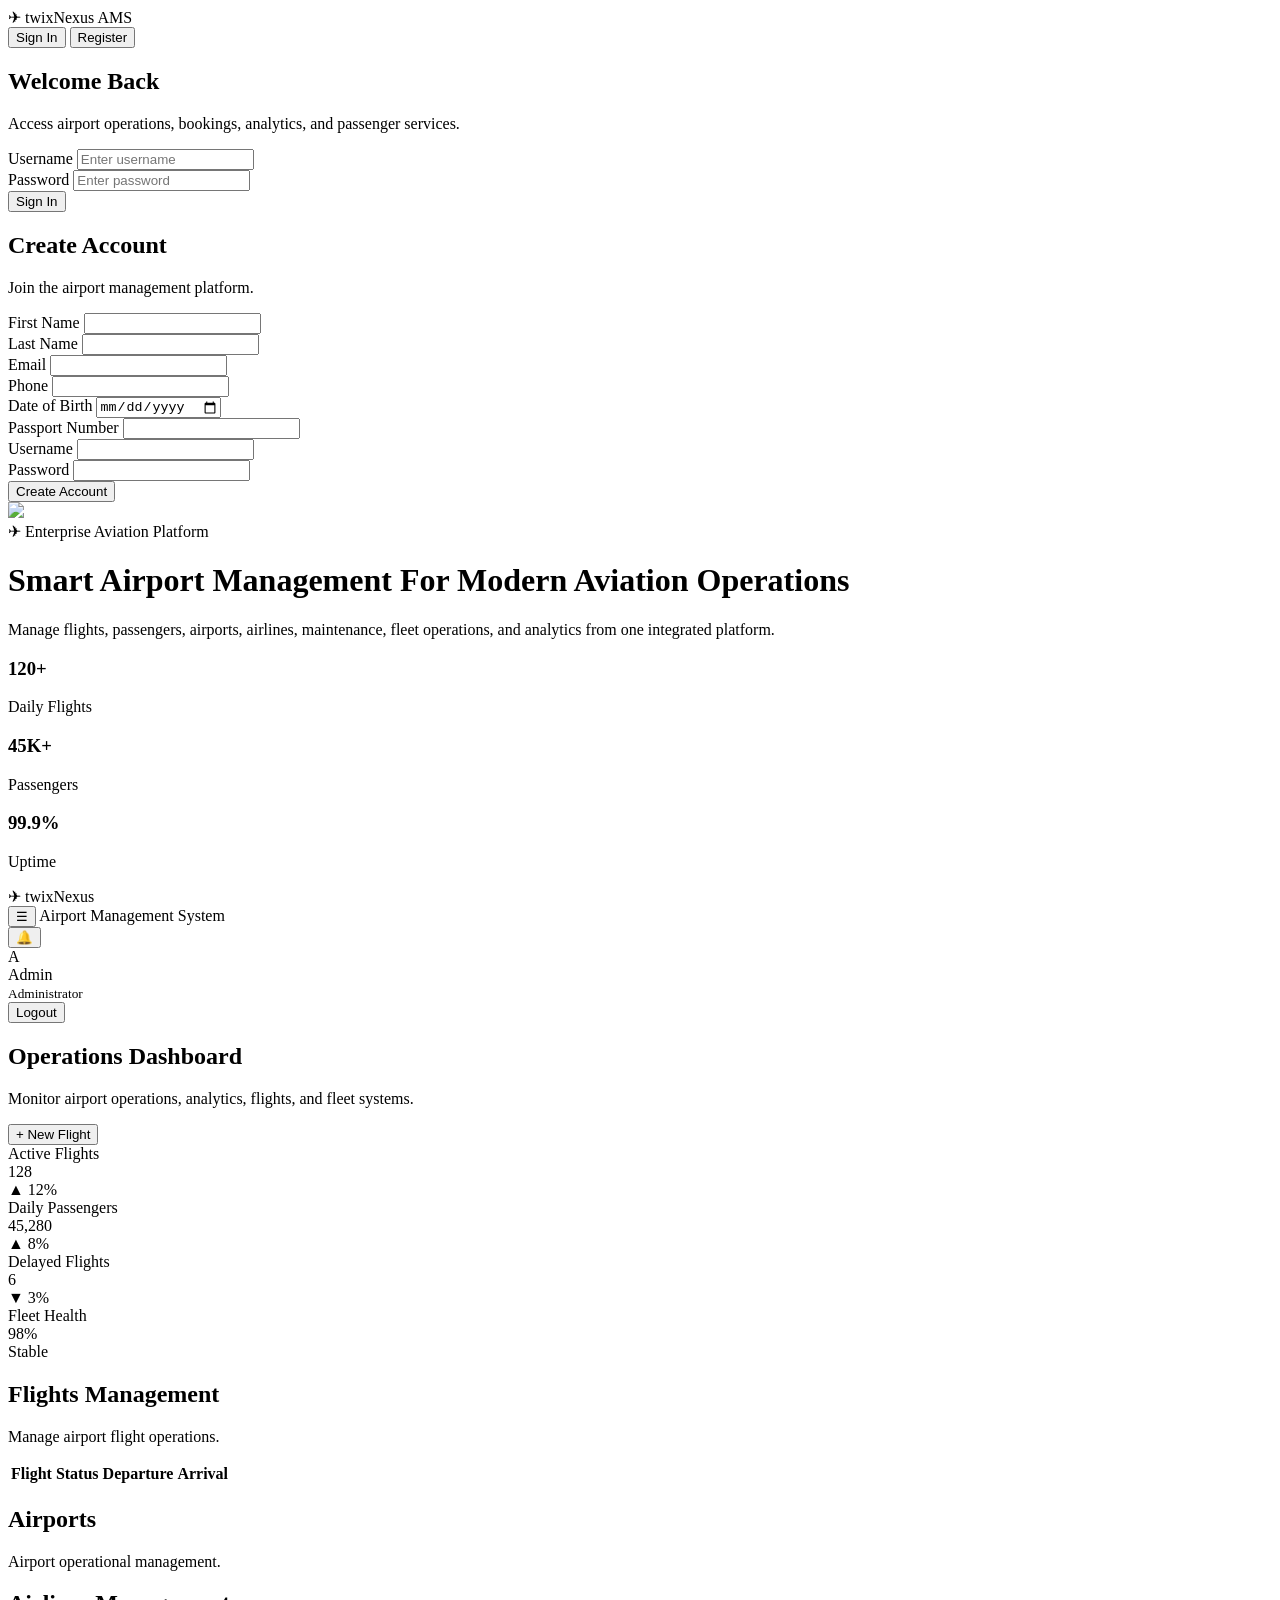
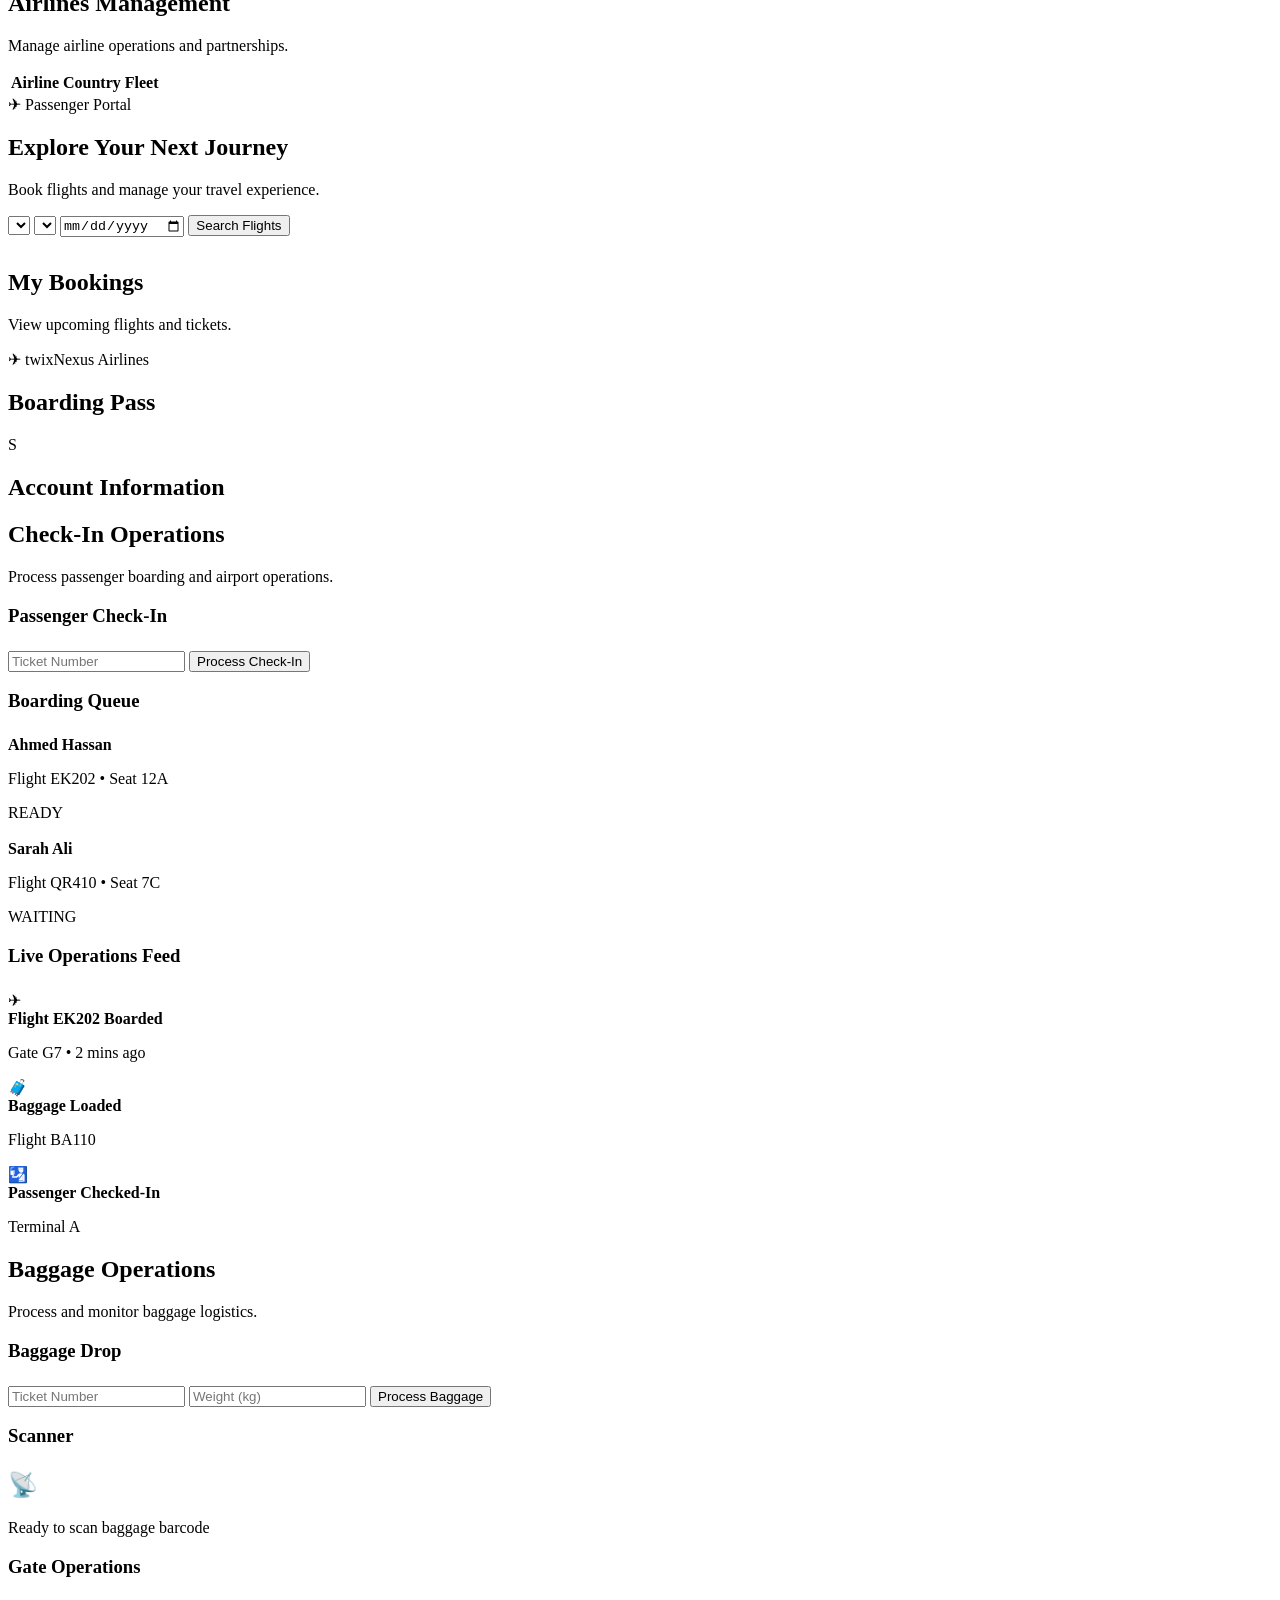
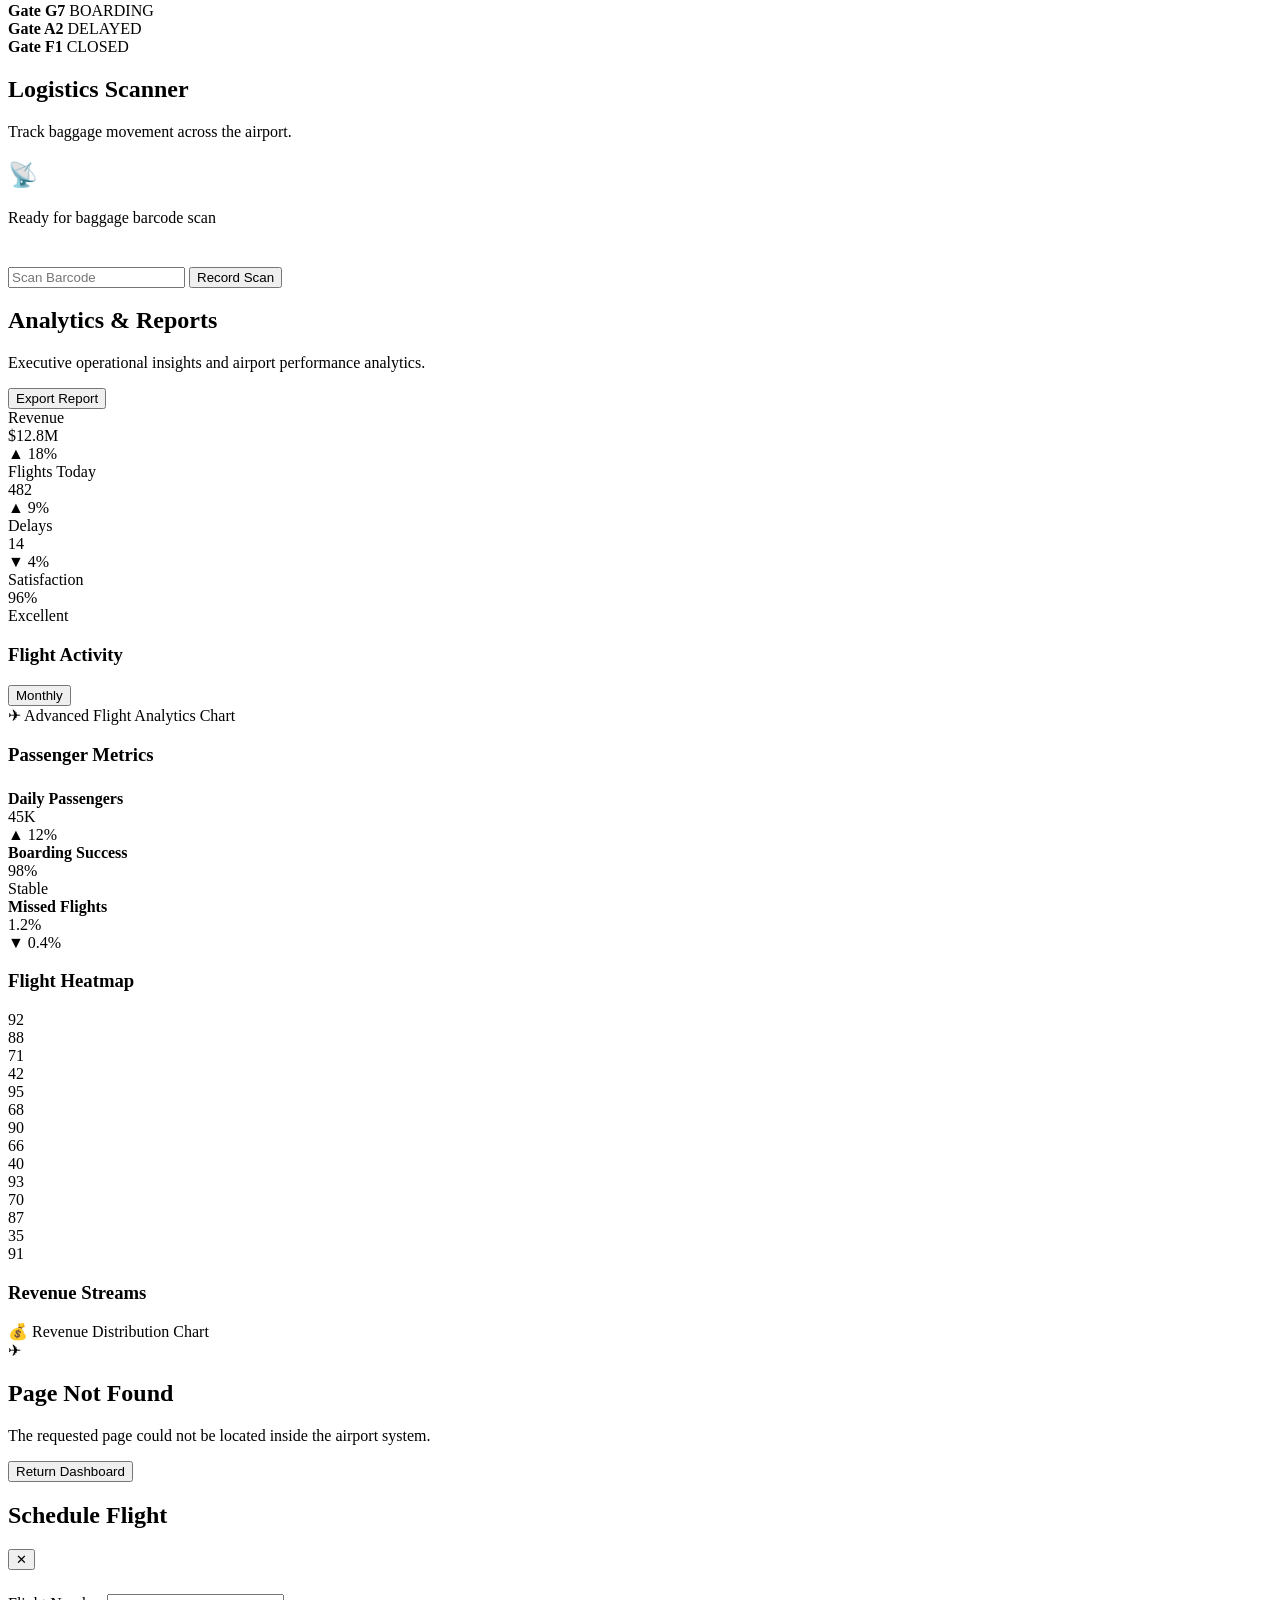
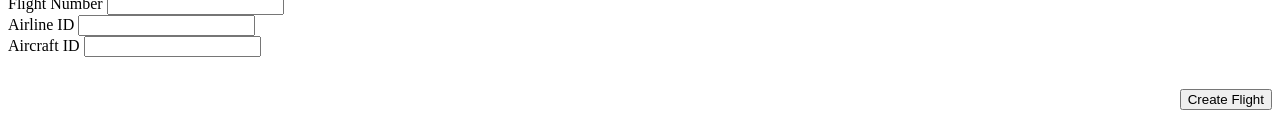
==== commit 381df545: "feat: add flight status endpoint and maintenance record creation functionality style: improve respon" ====
--- a/backend/src/main/resources/static/index.html
+++ b/backend/src/main/resources/static/index.html
@@ -11,12 +11,12 @@
 </head>
 
 <body class="loading">
-    
+
     <!-- ========================= -->
     <!-- AUTH SCREEN -->
     <!-- ========================= -->
 
-    <div class="auth-screen">
+    <div id="login-screen" class="auth-screen">
 
         <div class="auth-left">
 
@@ -377,7 +377,7 @@
 
                         </div>
 
-                        <button class="btn btn-primary">
+                        <button id="open-flight-modal" class="btn btn-primary">
 
                             + New Flight
 
@@ -395,7 +395,7 @@
                                 Active Flights
                             </div>
 
-                            <div class="kpi-value">
+                            <div id="dashboard-flight-count" class="kpi-value">
                                 128
                             </div>
 
@@ -610,11 +610,11 @@
 
                     <div class="booking-search">
 
-                        <input id="flight-origin" class="input" placeholder="Departure">
-
-                        <input id="flight-destination" class="input" placeholder="Destination">
-
-                        <input class="input" type="date">
+                        <select id="flight-origin" class="input"></select>
+
+                        <select id="flight-destination" class="input"></select>
+
+                        <input id="flight-date" class="input" type="date">
 
                         <button id="search-flight-btn" class="btn btn-primary">
 
@@ -710,12 +710,10 @@
 
                             <div style="text-align:center;">
 
-                                <h2>
-                                    Seif Taha
+                                <h2 id="profile-name">
                                 </h2>
 
-                                <p>
-                                    Premium Passenger
+                                <p id="profile-role">
                                 </p>
 
                             </div>
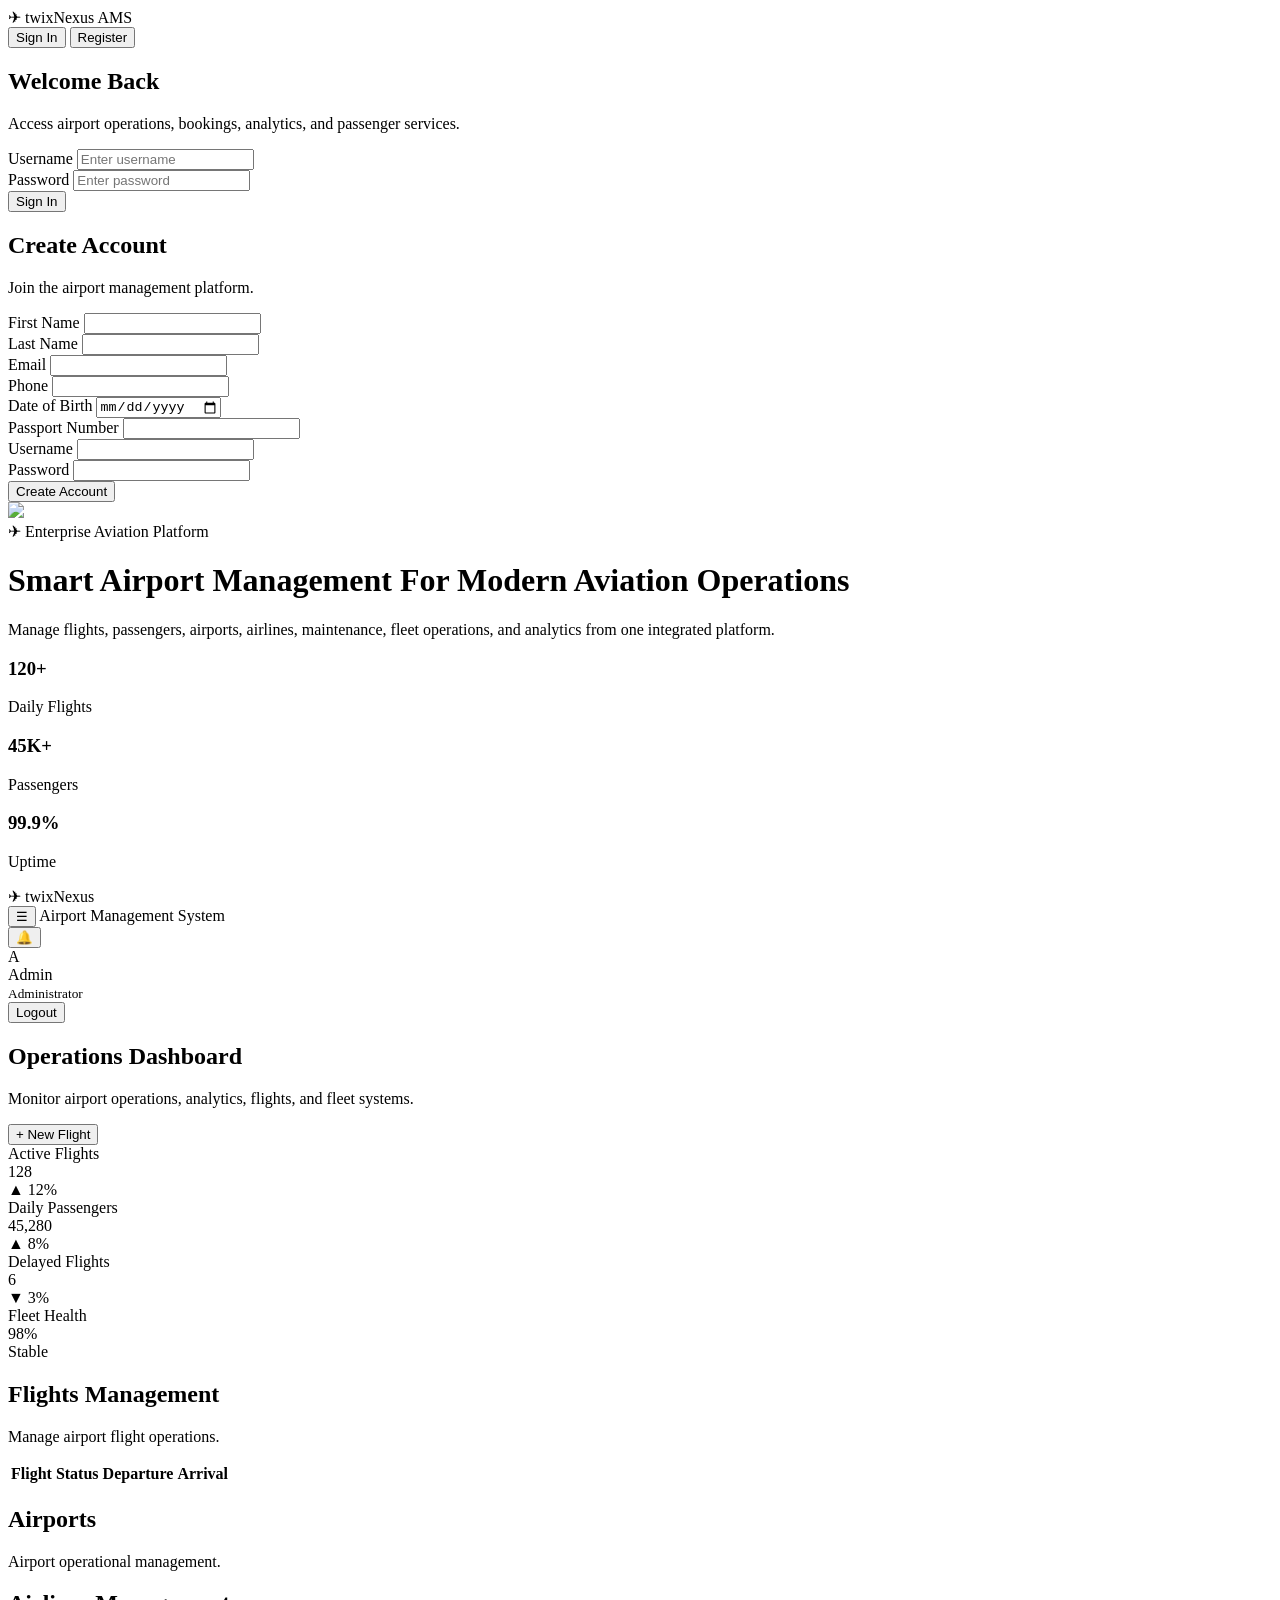
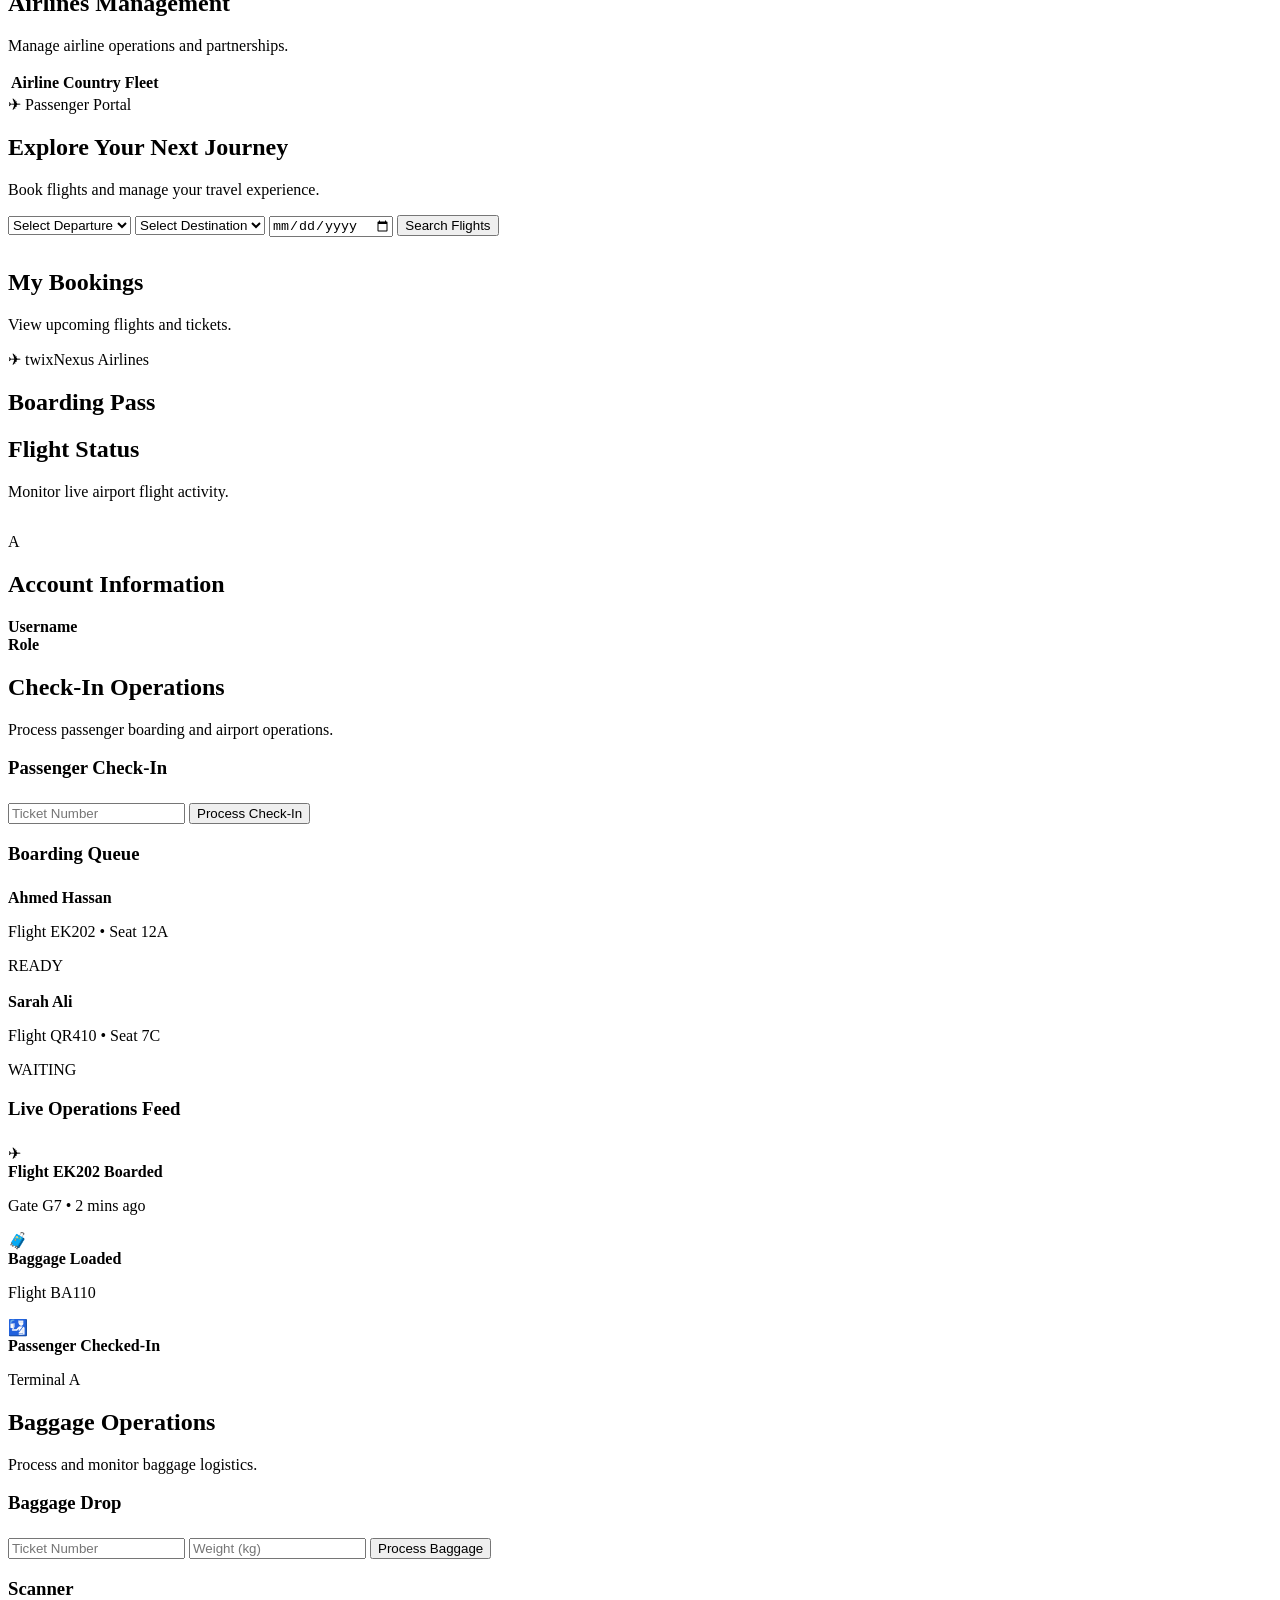
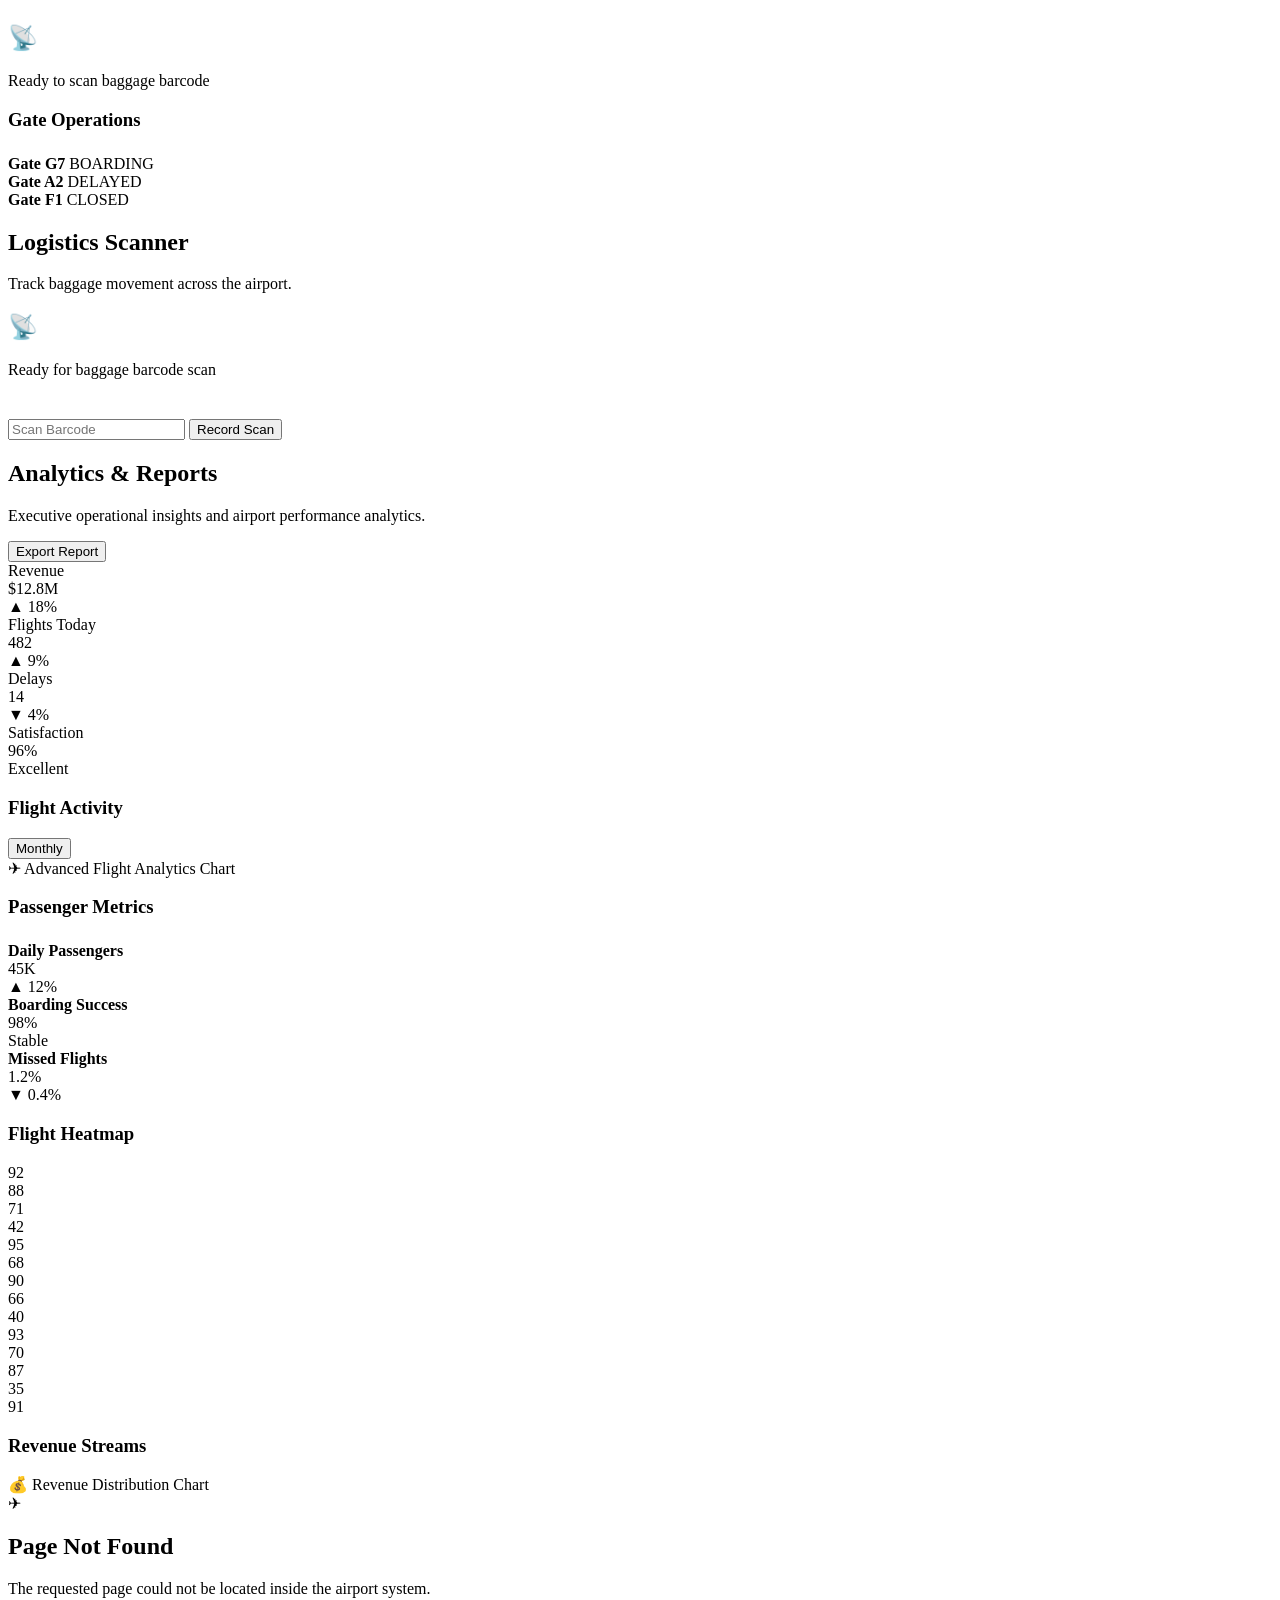
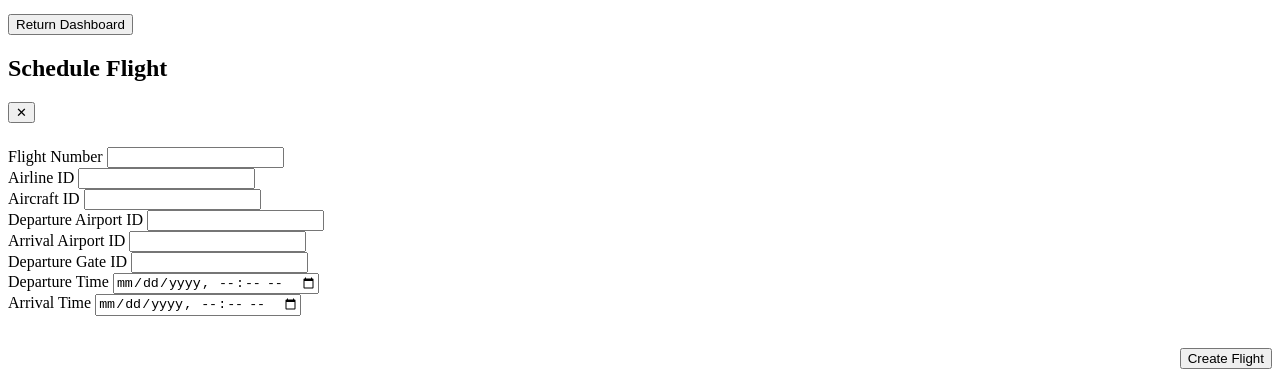
==== commit f68595ae: "feat: enhance authentication and booking features - Improved CSS for authentication forms to ensure " ====
--- a/backend/src/main/resources/static/index.html
+++ b/backend/src/main/resources/static/index.html
@@ -8,6 +8,7 @@
     <title>twixNexus — Airport Management System</title>
 
     <link rel="stylesheet" href="/css/main.css">
+    <link rel="icon" href="data:,">
 </head>
 
 <body class="loading">
@@ -610,9 +611,21 @@
 
                     <div class="booking-search">
 
-                        <select id="flight-origin" class="input"></select>
-
-                        <select id="flight-destination" class="input"></select>
+                        <select id="flight-origin" class="input">
+
+                            <option value="">
+                                Select Departure
+                            </option>
+
+                        </select>
+
+                        <select id="flight-destination" class="input">
+
+                            <option value="">
+                                Select Destination
+                            </option>
+
+                        </select>
 
                         <input id="flight-date" class="input" type="date">
 
@@ -692,6 +705,29 @@
                 </section>
 
                 <!-- PROFILE -->
+                <section id="view-status" class="view hidden dashboard">
+
+                    <div class="dashboard-header">
+
+                        <div class="dashboard-title">
+
+                            <h1>
+                                Flight Status
+                            </h1>
+
+                            <p>
+                                Monitor live airport flight activity.
+                            </p>
+
+                        </div>
+
+                    </div>
+
+                    <div id="flight-status-results" class="grid grid-2" style="margin-top:32px;">
+
+                    </div>
+
+                </section>
 
                 <section id="view-profile" class="view hidden dashboard">
 
@@ -702,9 +738,9 @@
                                 profile-sidebar
                             ">
 
-                            <div class="profile-avatar">
-
-                                S
+                            <div id="profile-avatar" class="profile-avatar">
+
+                                A
 
                             </div>
 
@@ -725,6 +761,32 @@
                             <h2>
                                 Account Information
                             </h2>
+
+                            <div class="profile-info">
+
+                                <div class="profile-row">
+
+                                    <strong>
+                                        Username
+                                    </strong>
+
+                                    <span id="profile-username">
+                                    </span>
+
+                                </div>
+
+                                <div class="profile-row">
+
+                                    <strong>
+                                        Role
+                                    </strong>
+
+                                    <span id="profile-role-info">
+                                    </span>
+
+                                </div>
+
+                            </div>
 
                         </div>
 
@@ -1488,6 +1550,56 @@
 
                 </div>
 
+                <div class="input-group">
+
+                    <label>
+                        Departure Airport ID
+                    </label>
+
+                    <input id="schedule-departure-airport" class="input">
+
+                </div>
+
+                <div class="input-group">
+
+                    <label>
+                        Arrival Airport ID
+                    </label>
+
+                    <input id="schedule-arrival-airport" class="input">
+
+                </div>
+
+                <div class="input-group">
+
+                    <label>
+                        Departure Gate ID
+                    </label>
+
+                    <input id="schedule-departure-gate" class="input">
+
+                </div>
+
+                <div class="input-group">
+
+                    <label>
+                        Departure Time
+                    </label>
+
+                    <input id="schedule-departure-time" type="datetime-local" class="input">
+
+                </div>
+
+                <div class="input-group">
+
+                    <label>
+                        Arrival Time
+                    </label>
+
+                    <input id="schedule-arrival-time" type="datetime-local" class="input">
+
+                </div>
+
             </div>
 
             <div style="
@@ -1507,7 +1619,7 @@
         </div>
 
     </div>
-
+    <div id="toast-container"></div>
     <script type="module" src="/js/main.js"></script>
 
 </body>
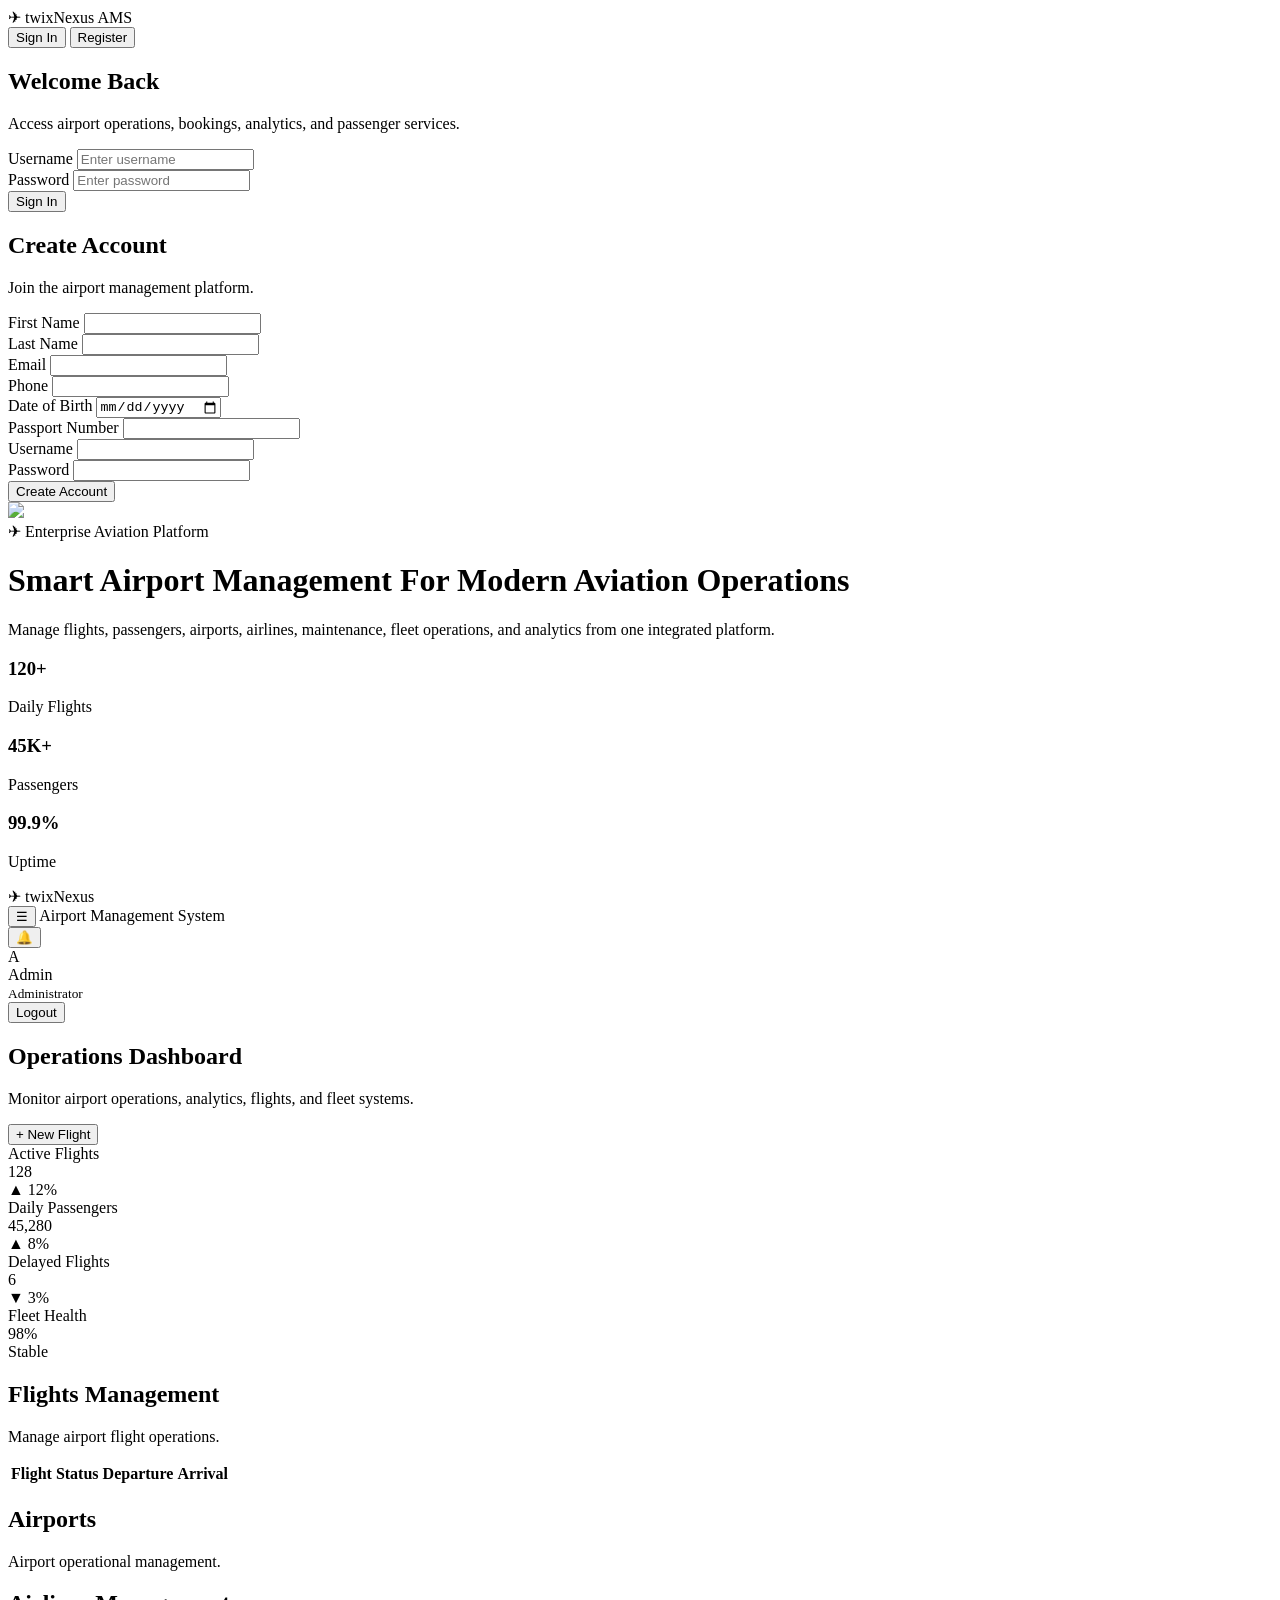
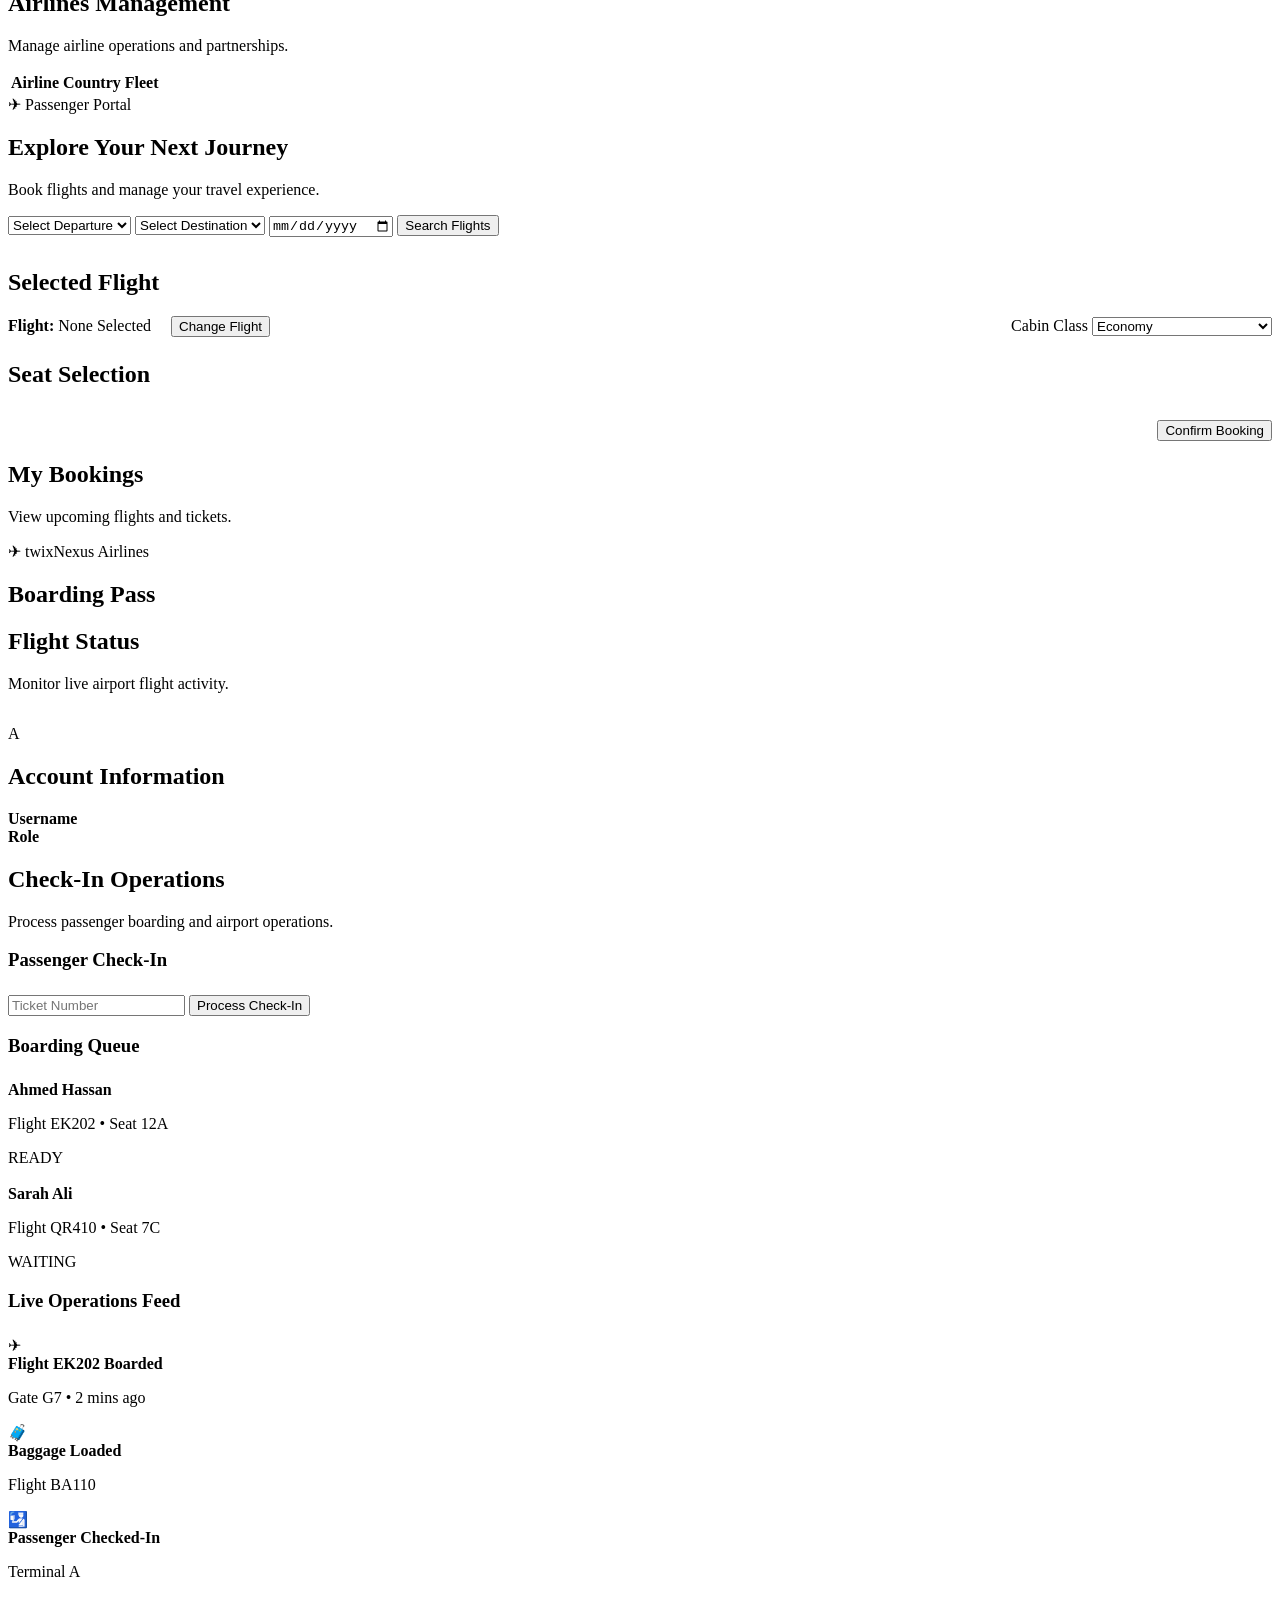
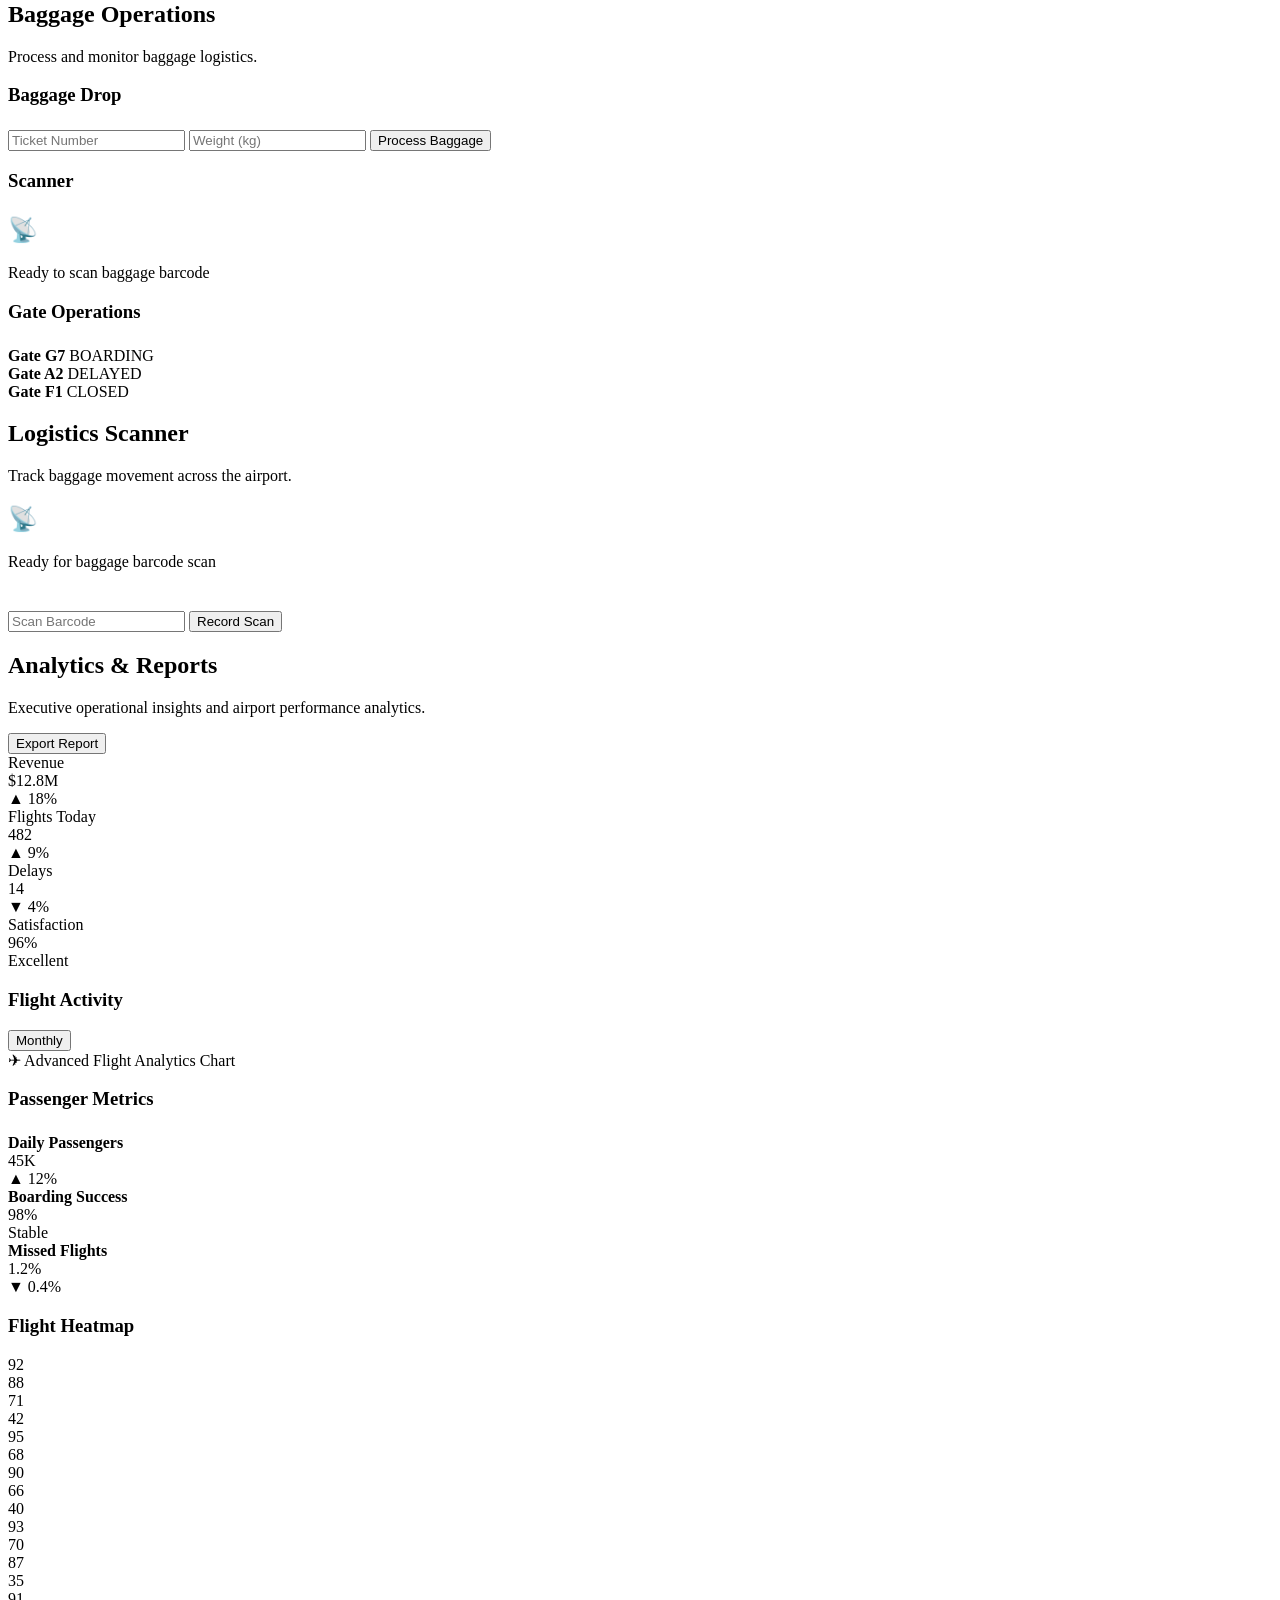
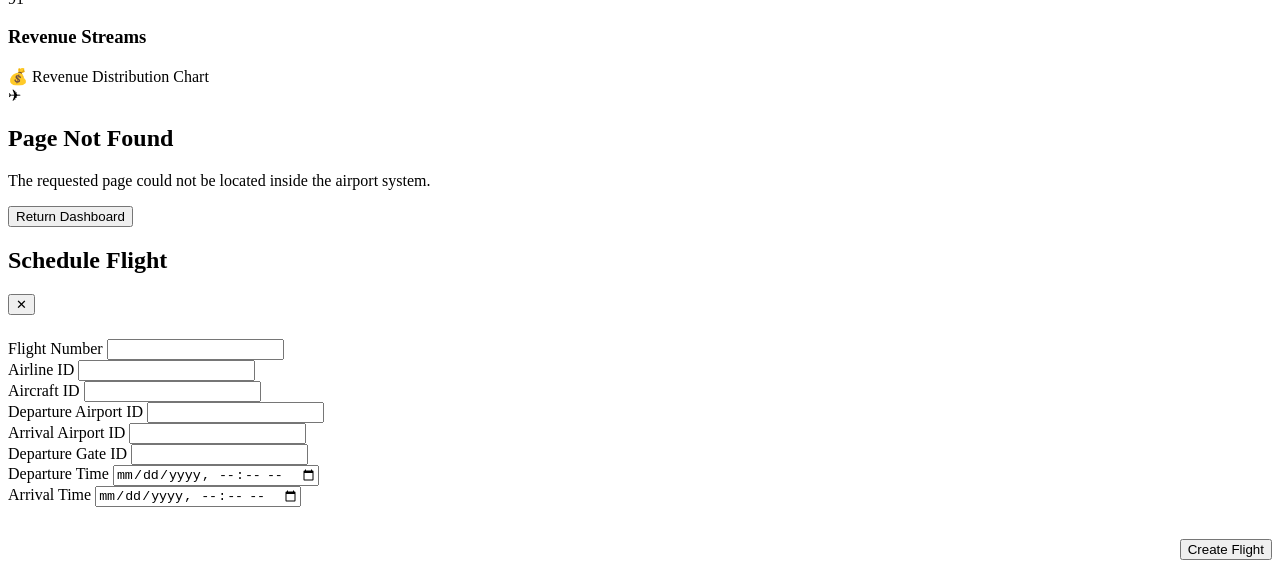
==== commit 578bd363: "enhance security configuration and improve flight booking UI" ====
--- a/backend/src/main/resources/static/index.html
+++ b/backend/src/main/resources/static/index.html
@@ -637,7 +637,116 @@
 
                     </div>
 
-                    <div id="flight-results" class="grid grid-2" style="margin-top:32px;">
+                    <div id="flight-results" class="flight-results" style="margin-top:32px;">
+
+                    </div>
+
+                    <!-- SELECTED FLIGHT -->
+
+                    <div class="card" style="margin-top:32px;">
+
+                        <div class="section-header">
+
+                            <h2>
+                                Selected Flight
+                            </h2>
+
+                        </div>
+
+                        <div style="
+            margin-top:20px;
+            display:flex;
+            align-items:center;
+            justify-content:space-between;
+            gap:20px;
+            flex-wrap:wrap;
+        ">
+
+                            <div>
+
+                                <strong>
+                                    Flight:
+                                </strong>
+
+                                <span id="selected-flight">
+
+                                    None Selected
+
+                                </span>
+                                <button id="change-flight-btn" class="btn btn-secondary hidden"
+                                    style="margin-left:16px;">
+
+                                    Change Flight
+
+                                </button>
+
+                            </div>
+
+                            <div>
+
+                                <label class="text-muted">
+
+                                    Cabin Class
+
+                                </label>
+
+                                <select id="class-filter" class="input" style="min-width:180px;">
+
+                                    <option value="ECONOMY">
+
+                                        Economy
+
+                                    </option>
+
+                                    <option value="BUSINESS">
+
+                                        Business
+
+                                    </option>
+
+                                    <option value="FIRST">
+
+                                        First Class
+
+                                    </option>
+
+                                </select>
+
+                            </div>
+
+                        </div>
+
+                    </div>
+
+                    <!-- SEAT MAP -->
+
+                    <div class="card" style="margin-top:24px;">
+
+                        <div class="section-header">
+
+                            <h2>
+                                Seat Selection
+                            </h2>
+
+                        </div>
+
+                        <div id="seat-map" style="margin-top:24px;">
+
+                        </div>
+
+                        <div style="
+            margin-top:32px;
+            display:flex;
+            justify-content:flex-end;
+        ">
+
+                            <button id="confirm-booking-btn" class="btn btn-primary">
+
+                                Confirm Booking
+
+                            </button>
+
+                        </div>
 
                     </div>
 
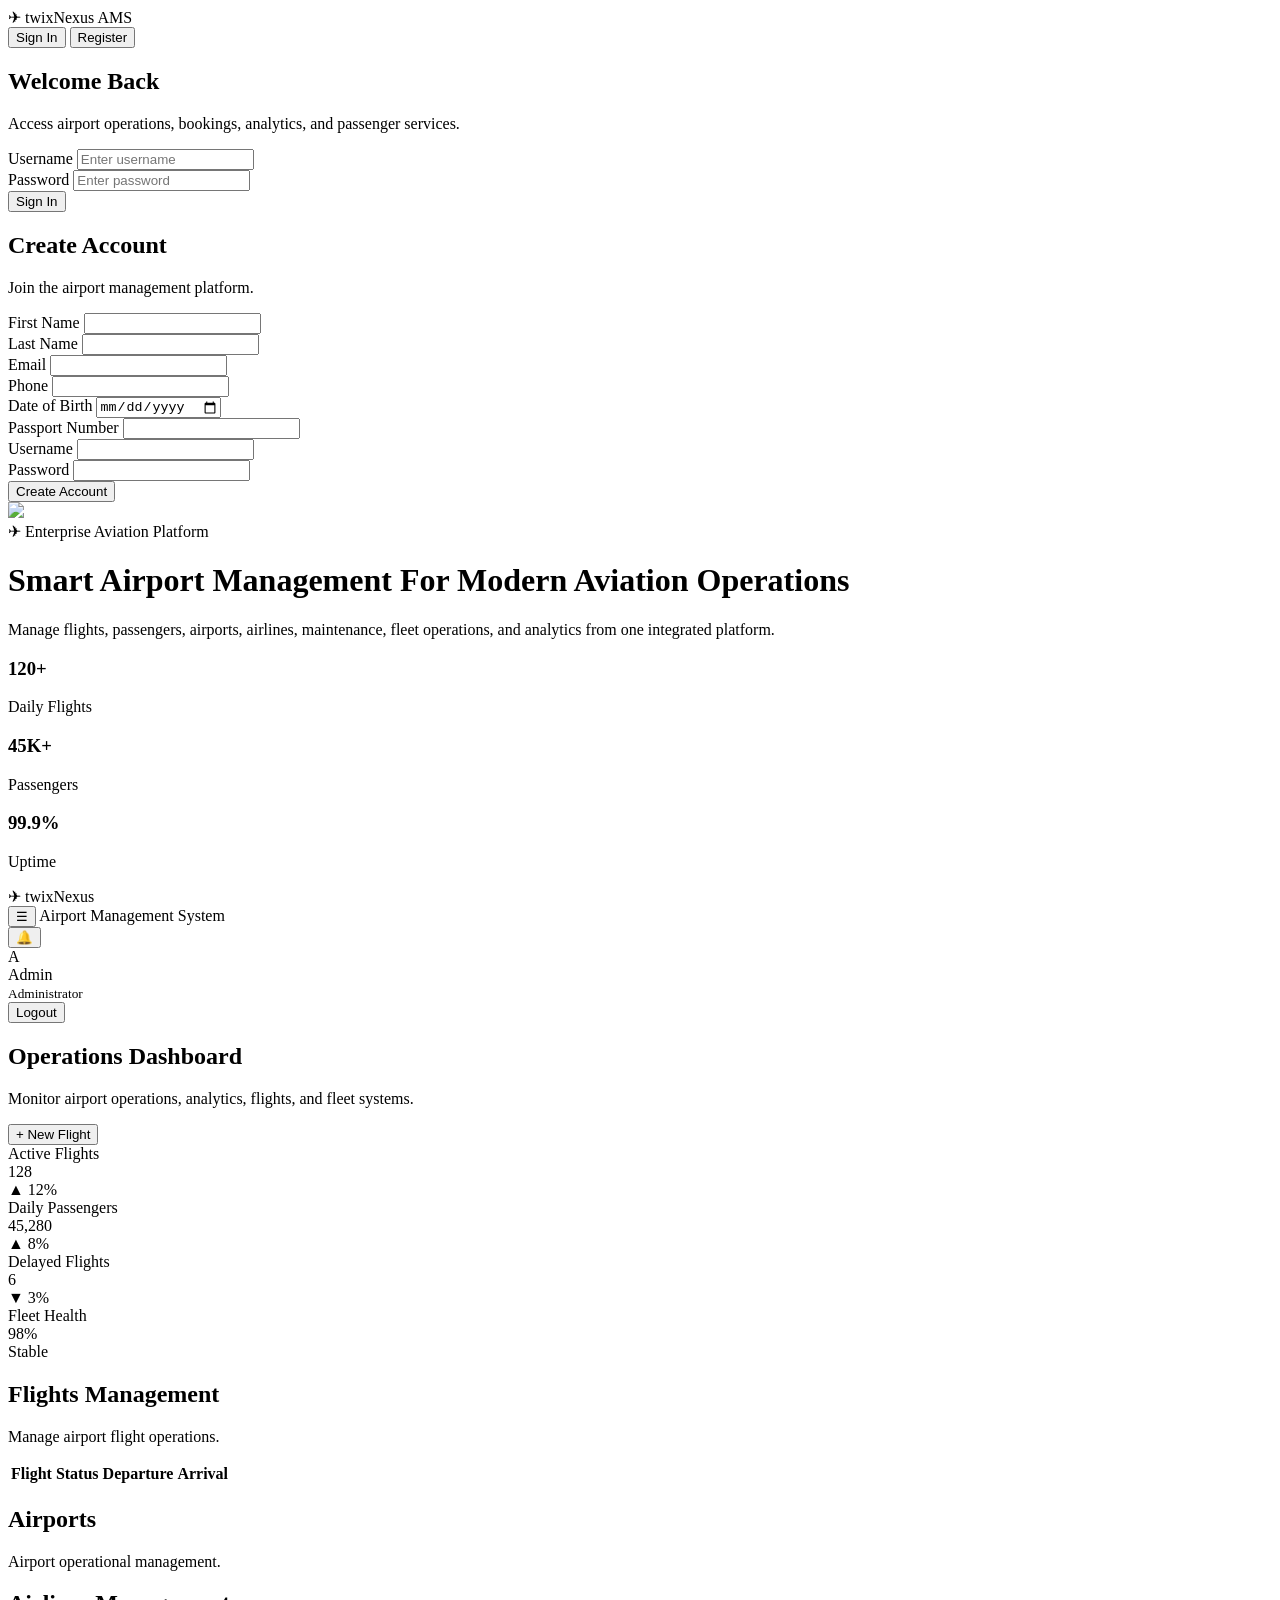
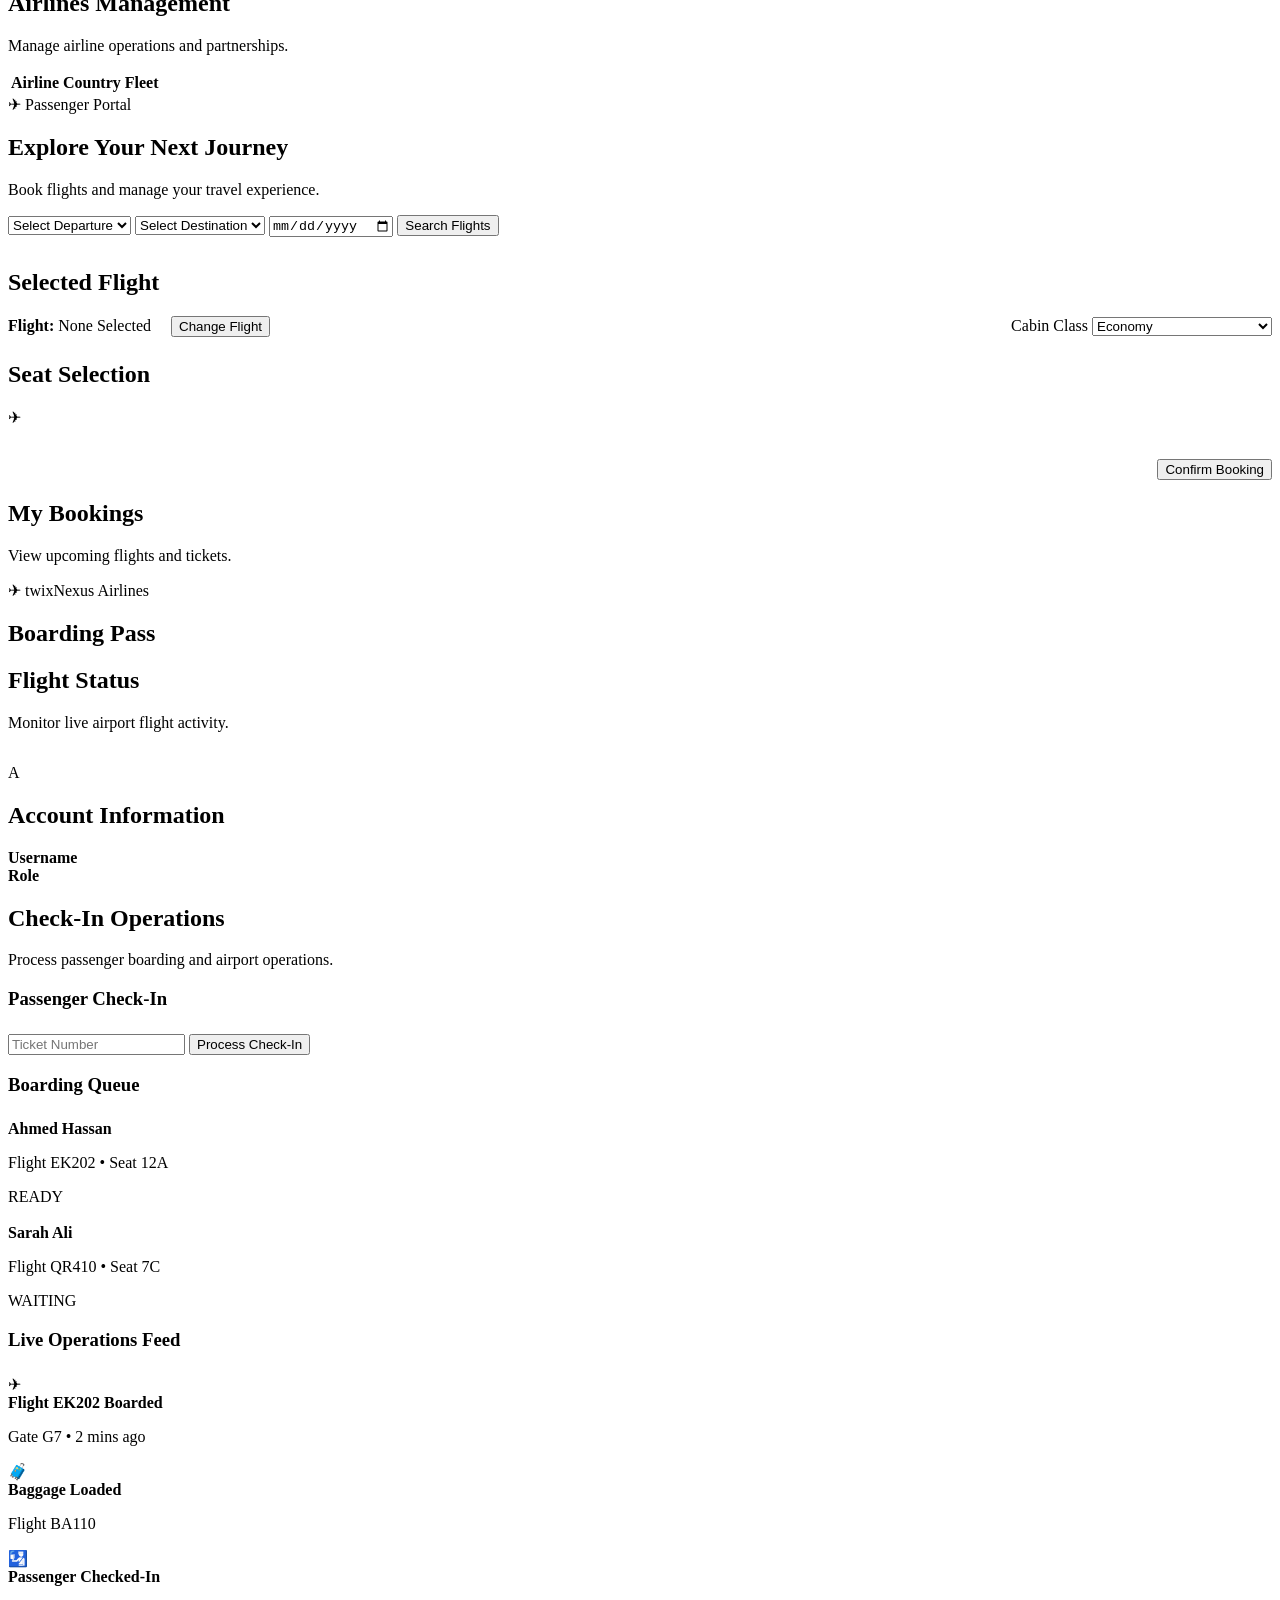
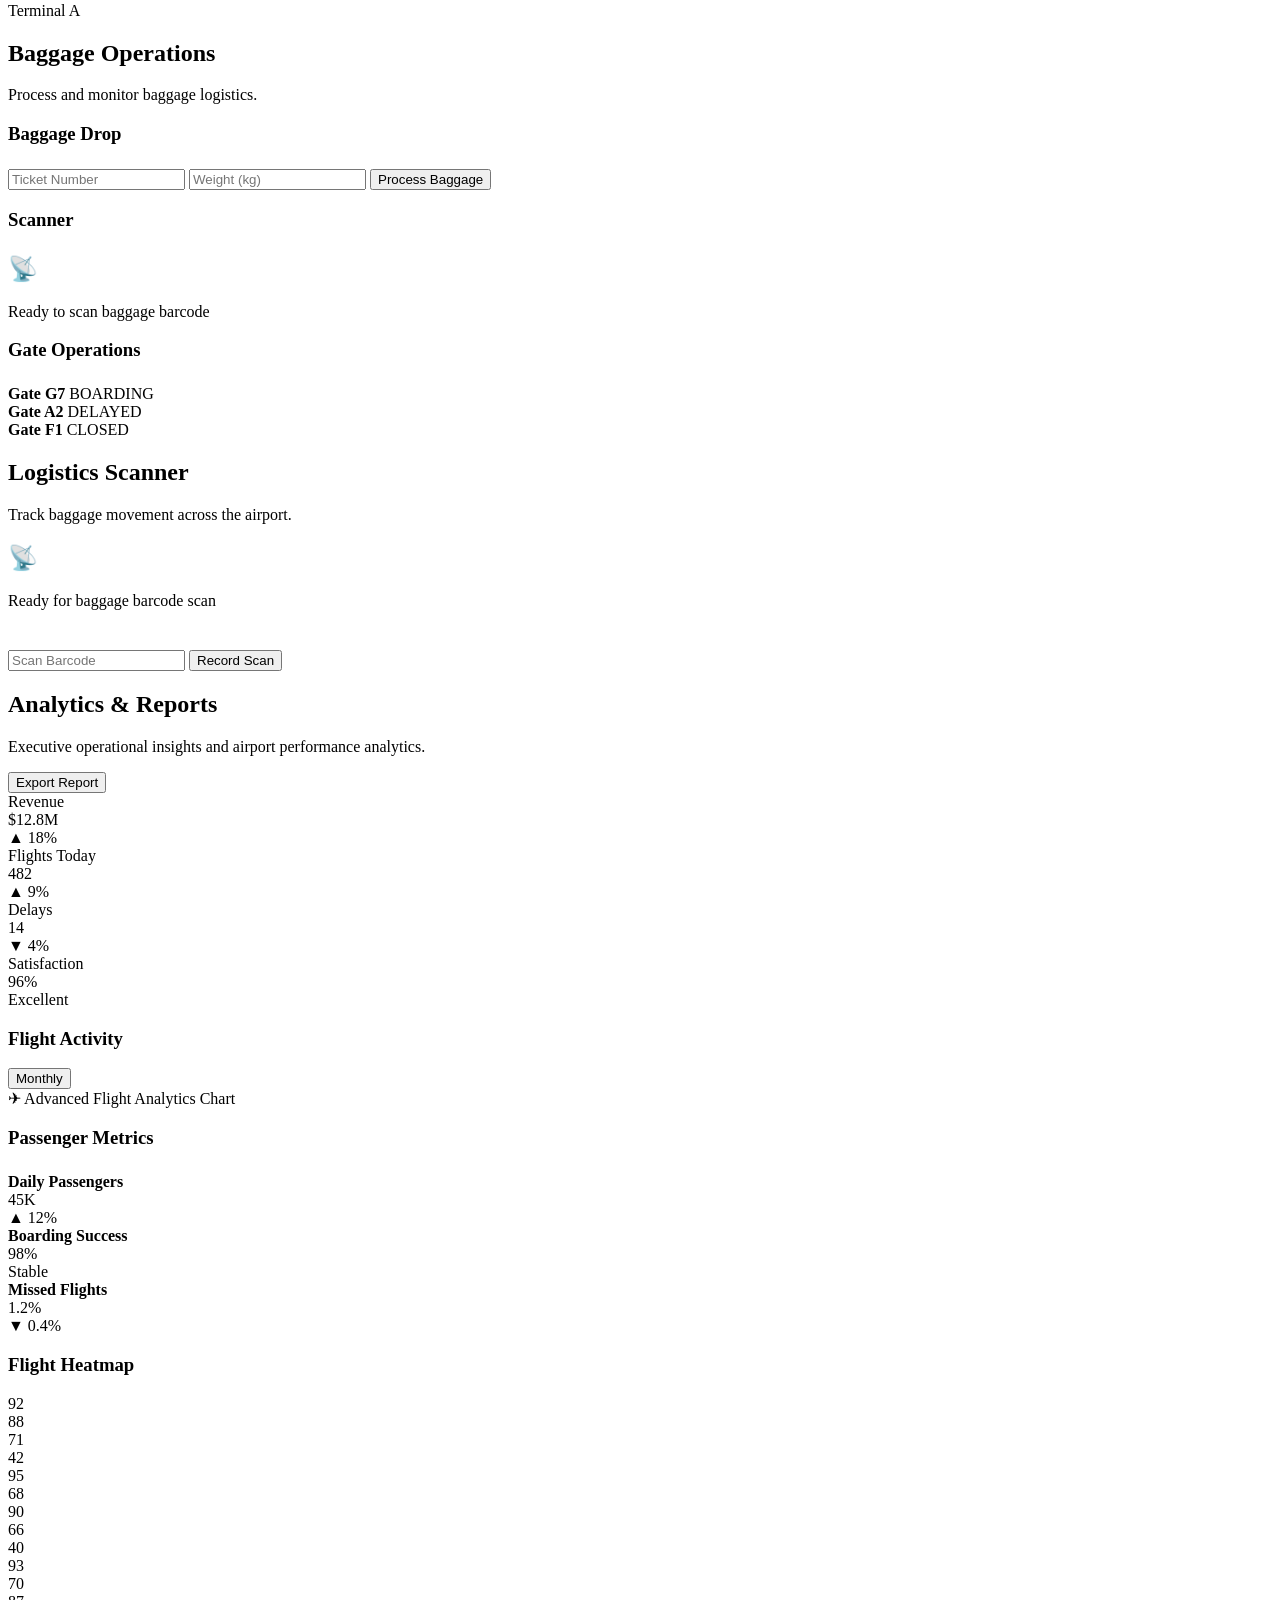
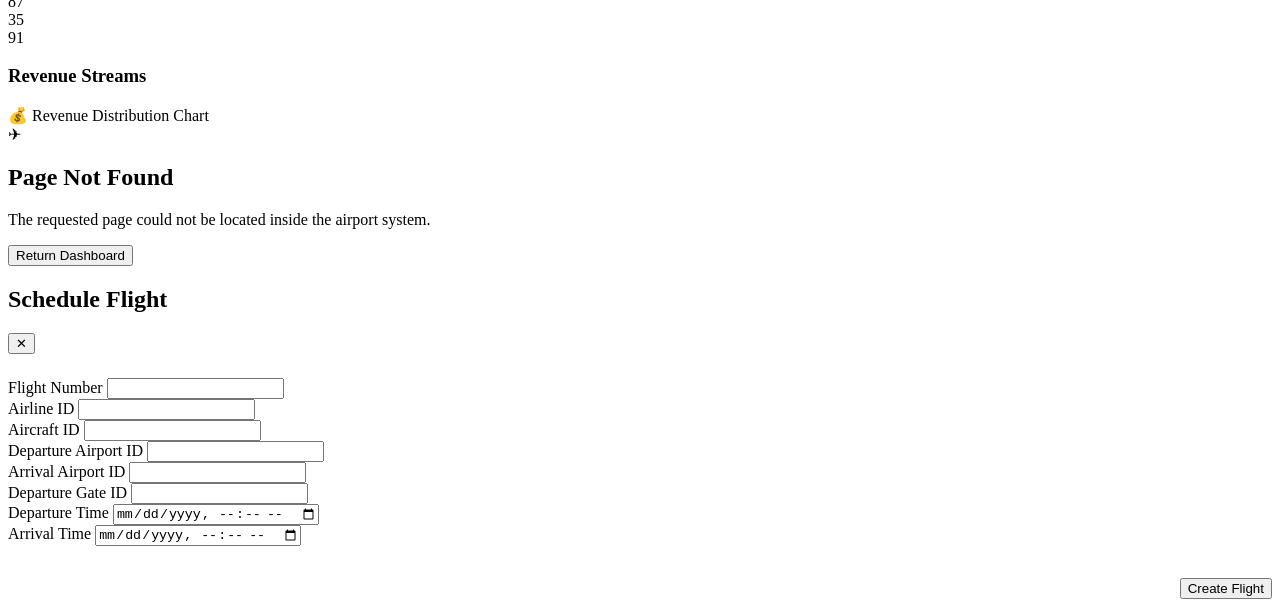
==== commit b1167ee1: "feat: enhance flight response model and update seat map functionality" ====
--- a/backend/src/main/resources/static/index.html
+++ b/backend/src/main/resources/static/index.html
@@ -589,6 +589,8 @@
 
                 <section id="view-book" class="view hidden dashboard">
 
+                    <!-- HERO -->
+
                     <div class="booking-hero card">
 
                         <div>
@@ -609,6 +611,9 @@
 
                     </div>
 
+
+                    <!-- SEARCH -->
+
                     <div class="booking-search">
 
                         <select id="flight-origin" class="input">
@@ -637,13 +642,17 @@
 
                     </div>
 
+
+                    <!-- RESULTS -->
+
                     <div id="flight-results" class="flight-results" style="margin-top:32px;">
 
                     </div>
 
+
                     <!-- SELECTED FLIGHT -->
 
-                    <div class="card" style="margin-top:32px;">
+                    <div id="selected-flight-section" class="card hidden" style="margin-top:32px;">
 
                         <div class="section-header">
 
@@ -673,6 +682,7 @@
                                     None Selected
 
                                 </span>
+
                                 <button id="change-flight-btn" class="btn btn-secondary hidden"
                                     style="margin-left:16px;">
 
@@ -718,9 +728,10 @@
 
                     </div>
 
+
                     <!-- SEAT MAP -->
 
-                    <div class="card" style="margin-top:24px;">
+                    <div id="seat-selection-section" class="card hidden" style="margin-top:24px;">
 
                         <div class="section-header">
 
@@ -730,7 +741,19 @@
 
                         </div>
 
-                        <div id="seat-map" style="margin-top:24px;">
+                        <!-- AIRCRAFT VISUAL -->
+
+                        <div class="aircraft-wrapper">
+
+                            <div class="aircraft-head">
+
+                                ✈
+
+                            </div>
+
+                            <div id="seat-map" class="seat-map">
+
+                            </div>
 
                         </div>
 
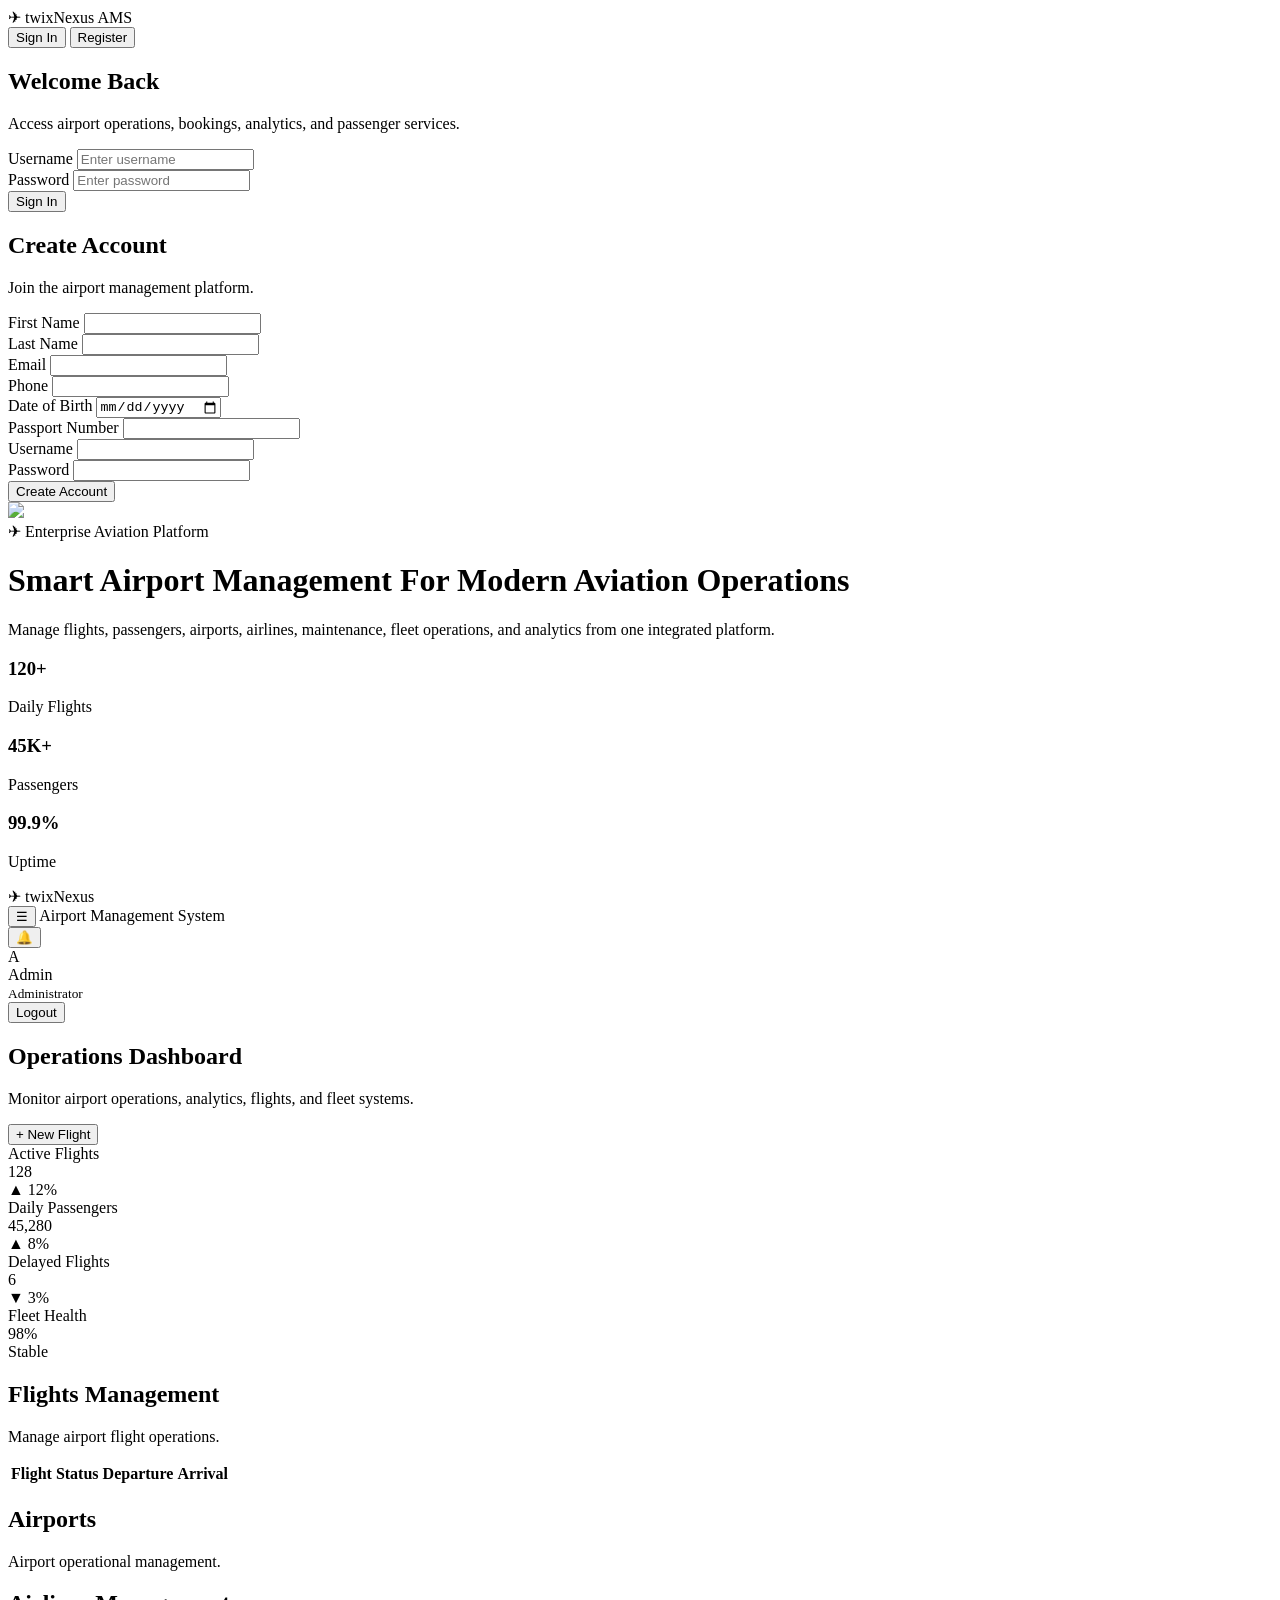
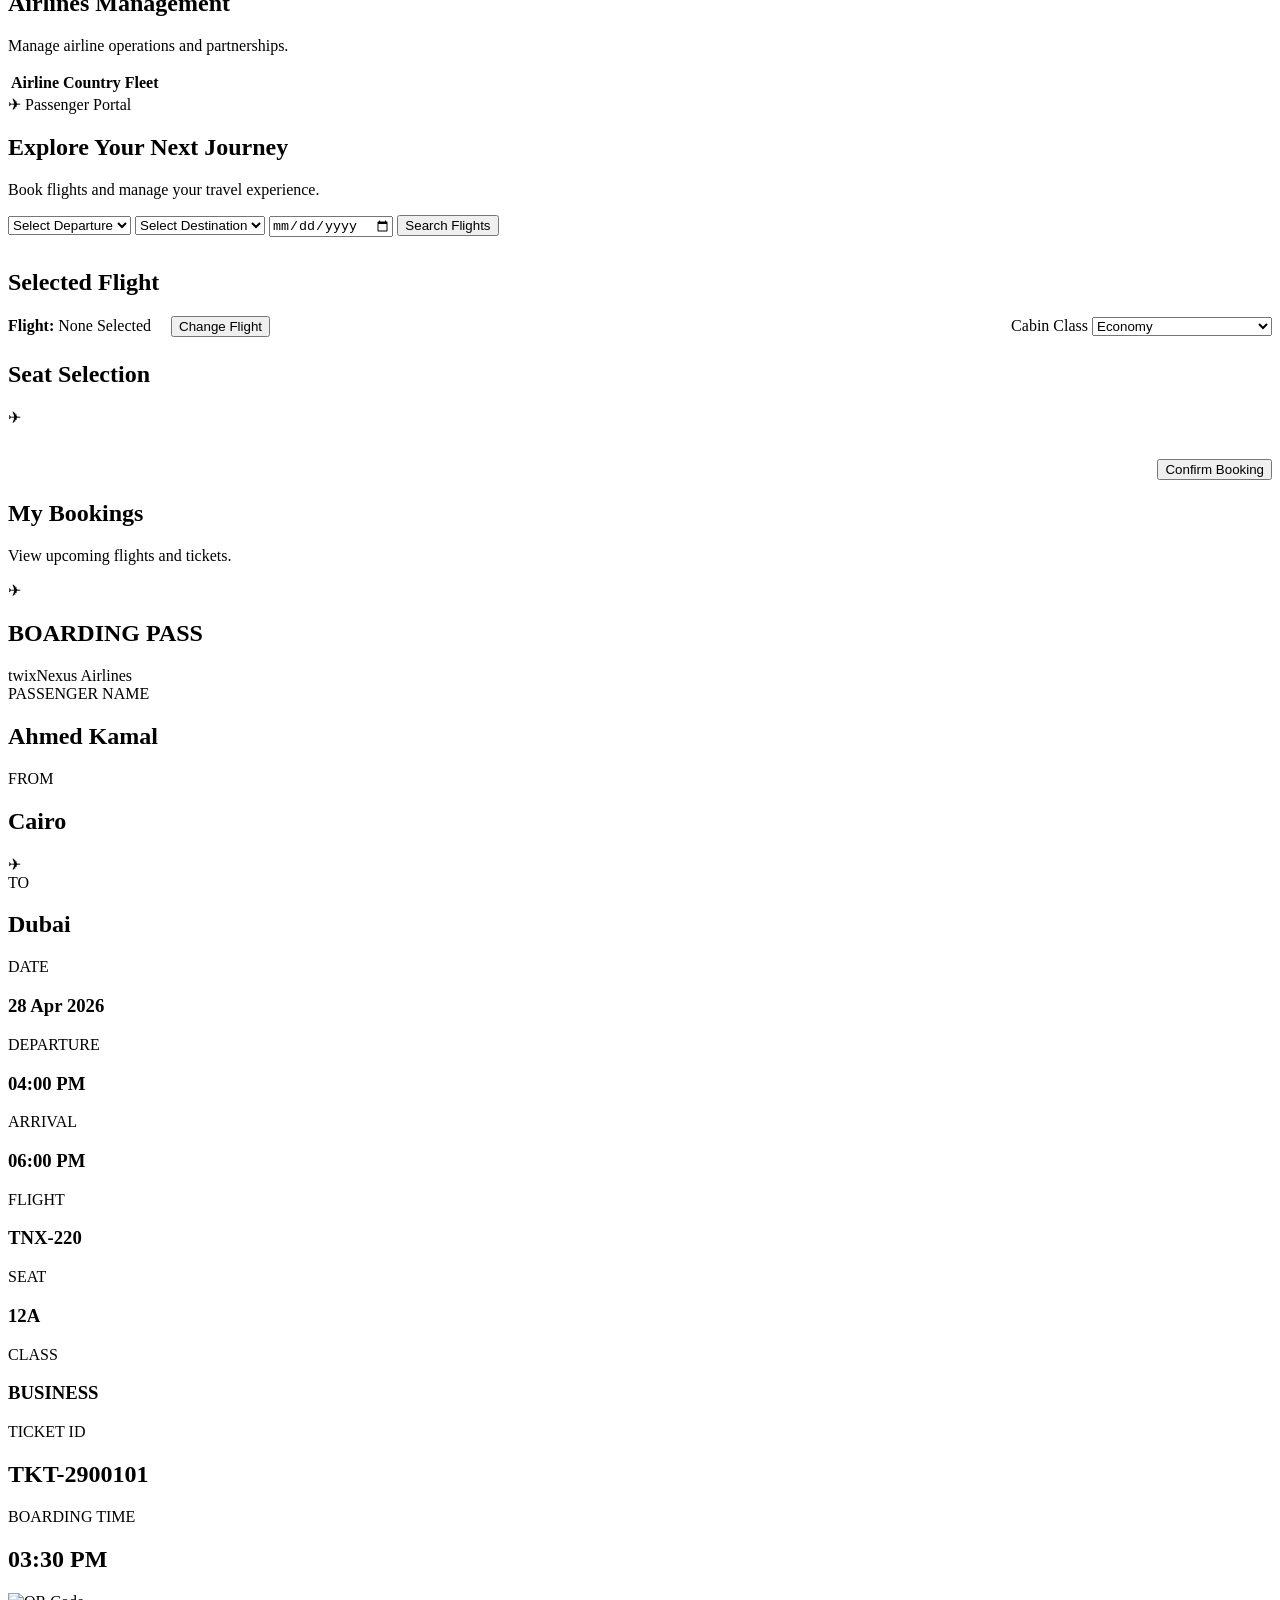
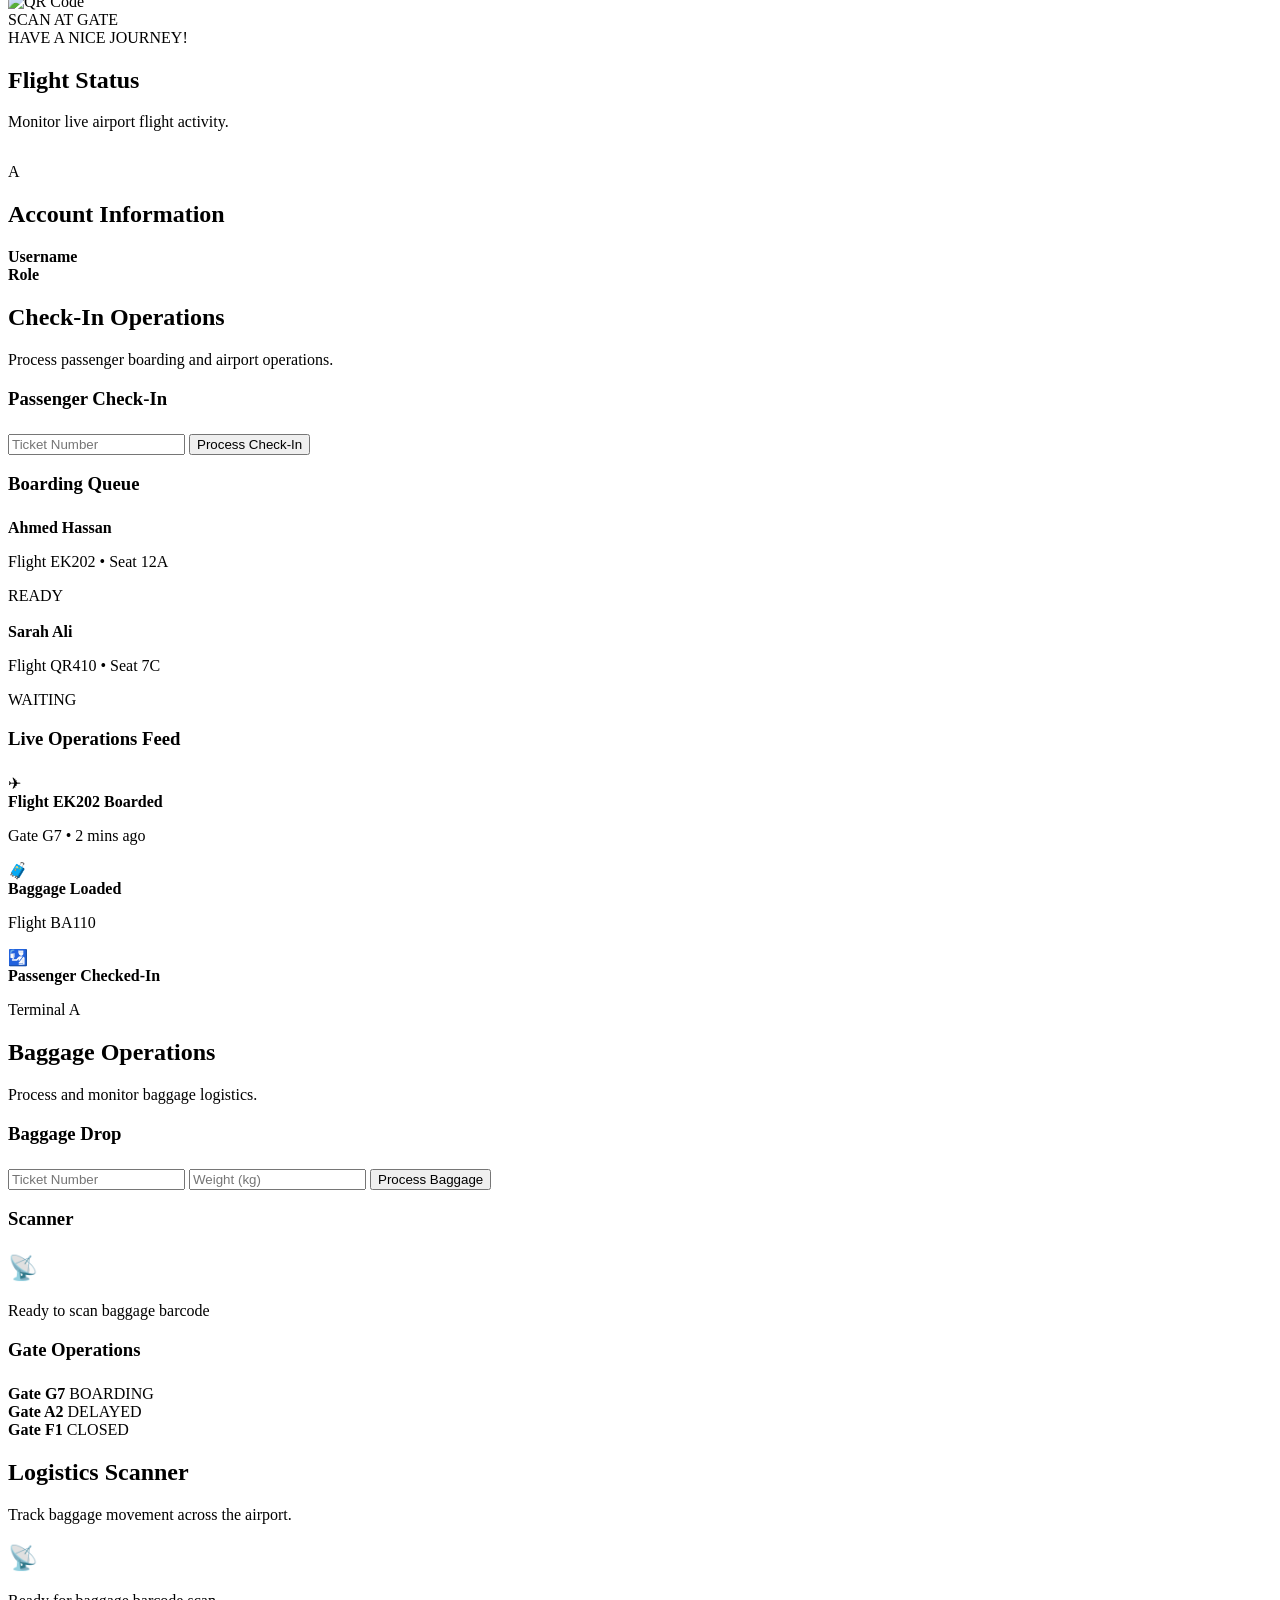
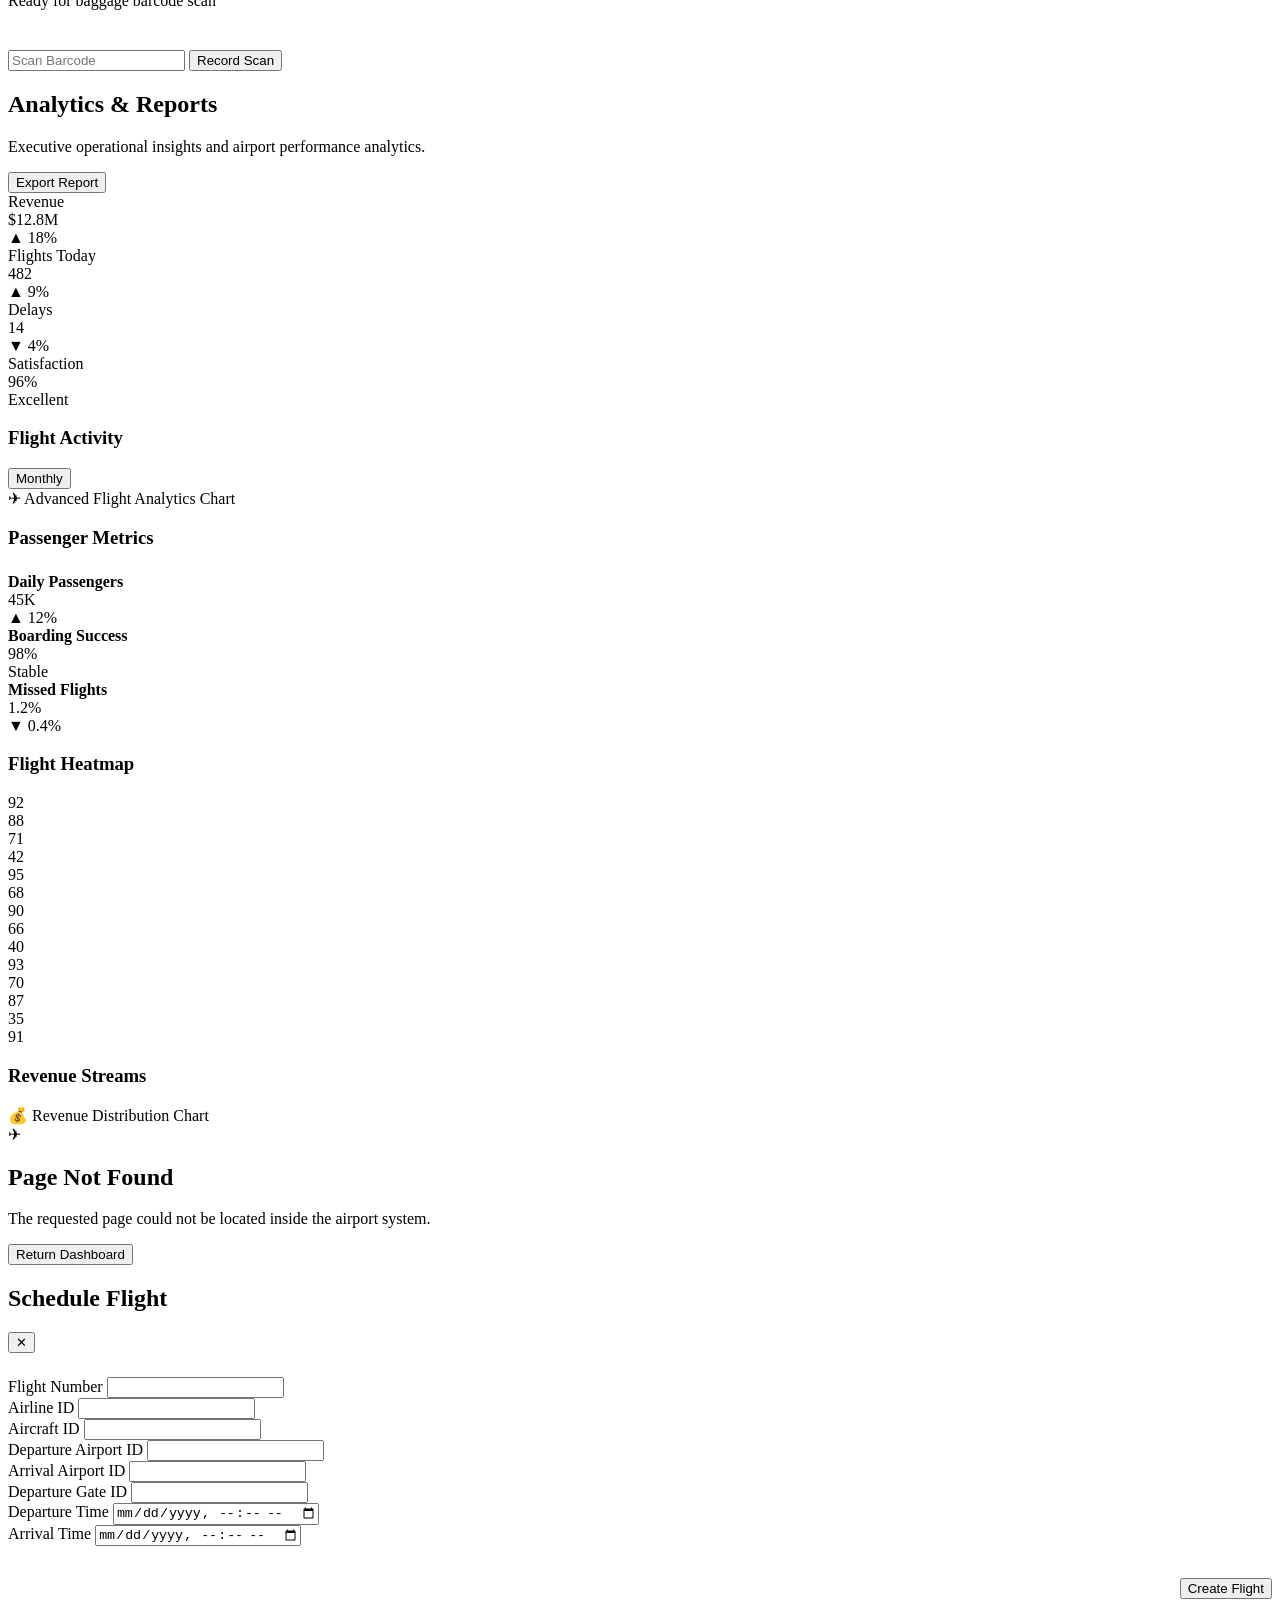
==== commit 3ea526b5: "feat: enhance booking functionality with boarding pass details and improve UI components" ====
--- a/backend/src/main/resources/static/index.html
+++ b/backend/src/main/resources/static/index.html
@@ -805,28 +805,207 @@
 
                 <section id="view-boarding" class="view hidden dashboard">
 
-                    <div class="
-                            card
-                            boarding-pass-premium
-                        ">
-
-                        <div class="bp-layout">
-
-                            <div>
-
-                                <div class="hero-badge">
-                                    ✈ twixNexus Airlines
-                                </div>
-
-                                <h2>
-                                    Boarding Pass
+                    <div class="boarding-pass-container">
+
+                        <!-- LEFT SIDE -->
+
+                        <div class="boarding-main">
+
+                            <div class="boarding-header">
+
+                                <div class="boarding-title">
+
+                                    <div class="boarding-plane">
+                                        ✈
+                                    </div>
+
+                                    <h1>
+                                        BOARDING PASS
+                                    </h1>
+
+                                </div>
+
+                                <div class="boarding-brand">
+
+                                    twixNexus Airlines
+
+                                </div>
+
+                            </div>
+
+                            <!-- PASSENGER -->
+
+                            <div class="boarding-section">
+
+                                <span class="boarding-label">
+                                    PASSENGER NAME
+                                </span>
+
+                                <h2 id="bp-passenger-name">
+                                    Ahmed Kamal
                                 </h2>
 
                             </div>
 
-                            <div class="bp-qr">
-
-                                <div class="fake-qr"></div>
+                            <!-- ROUTE -->
+
+                            <div class="boarding-route">
+
+                                <div>
+
+                                    <span class="boarding-label">
+                                        FROM
+                                    </span>
+
+                                    <h2 class="boarding-city from" id="bp-from">
+                                        Cairo
+                                    </h2>
+
+                                </div>
+
+                                <div class="boarding-airplane">
+                                    ✈
+                                </div>
+
+                                <div>
+
+                                    <span class="boarding-label">
+                                        TO
+                                    </span>
+
+                                    <h2 class="boarding-city to" id="bp-to">
+                                        Dubai
+                                    </h2>
+
+                                </div>
+
+                            </div>
+
+                            <!-- FLIGHT INFO -->
+
+                            <div class="boarding-grid">
+
+                                <div class="boarding-box">
+
+                                    <span class="boarding-label">
+                                        DATE
+                                    </span>
+
+                                    <h3 id="bp-date">
+                                        28 Apr 2026
+                                    </h3>
+
+                                </div>
+
+                                <div class="boarding-box">
+
+                                    <span class="boarding-label">
+                                        DEPARTURE
+                                    </span>
+
+                                    <h3 id="bp-departure">
+                                        04:00 PM
+                                    </h3>
+
+                                </div>
+
+                                <div class="boarding-box">
+
+                                    <span class="boarding-label">
+                                        ARRIVAL
+                                    </span>
+
+                                    <h3 id="bp-arrival">
+                                        06:00 PM
+                                    </h3>
+
+                                </div>
+
+                                <div class="boarding-box">
+
+                                    <span class="boarding-label">
+                                        FLIGHT
+                                    </span>
+
+                                    <h3 id="bp-flight">
+                                        TNX-220
+                                    </h3>
+
+                                </div>
+
+                                <div class="boarding-box">
+
+                                    <span class="boarding-label">
+                                        SEAT
+                                    </span>
+
+                                    <h3 id="bp-seat">
+                                        12A
+                                    </h3>
+
+                                </div>
+
+                                <div class="boarding-box">
+
+                                    <span class="boarding-label">
+                                        CLASS
+                                    </span>
+
+                                    <h3 id="bp-class">
+                                        BUSINESS
+                                    </h3>
+
+                                </div>
+
+                            </div>
+
+                        </div>
+
+                        <!-- RIGHT SIDE -->
+
+                        <div class="boarding-side">
+
+                            <div class="boarding-ticket-box">
+
+                                <span class="boarding-label">
+                                    TICKET ID
+                                </span>
+
+                                <h2 id="bp-ticket">
+                                    TKT-2900101
+                                </h2>
+
+                            </div>
+
+                            <div class="boarding-ticket-box">
+
+                                <span class="boarding-label">
+                                    BOARDING TIME
+                                </span>
+
+                                <h2 id="bp-boarding-time">
+                                    03:30 PM
+                                </h2>
+
+                            </div>
+
+                            <div class="boarding-qr">
+
+                                <img id="bp-qr"
+                                    src="https://api.qrserver.com/v1/create-qr-code/?size=220x220&data=TKT-2900101"
+                                    alt="QR Code">
+
+                            </div>
+
+                            <div class="boarding-scan">
+
+                                SCAN AT GATE
+
+                            </div>
+
+                            <div class="boarding-footer">
+
+                                HAVE A NICE JOURNEY!
 
                             </div>
 
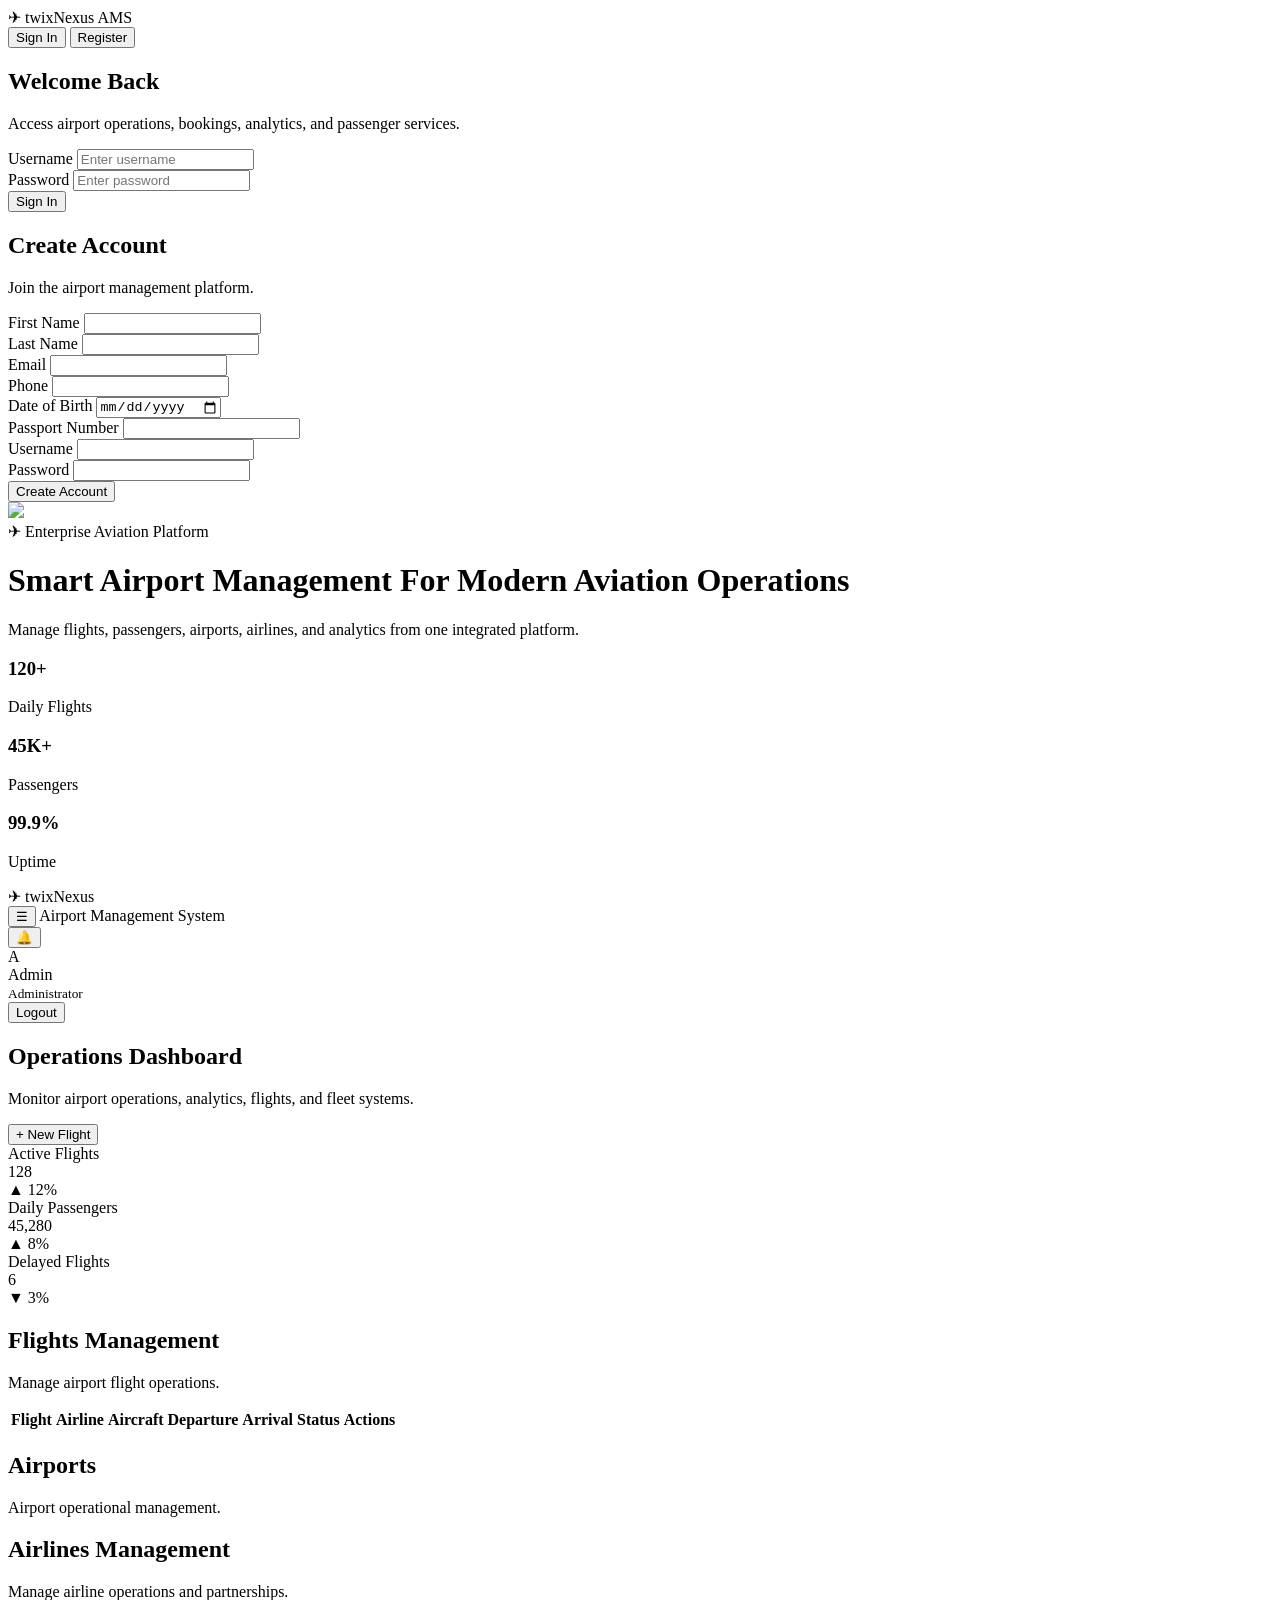
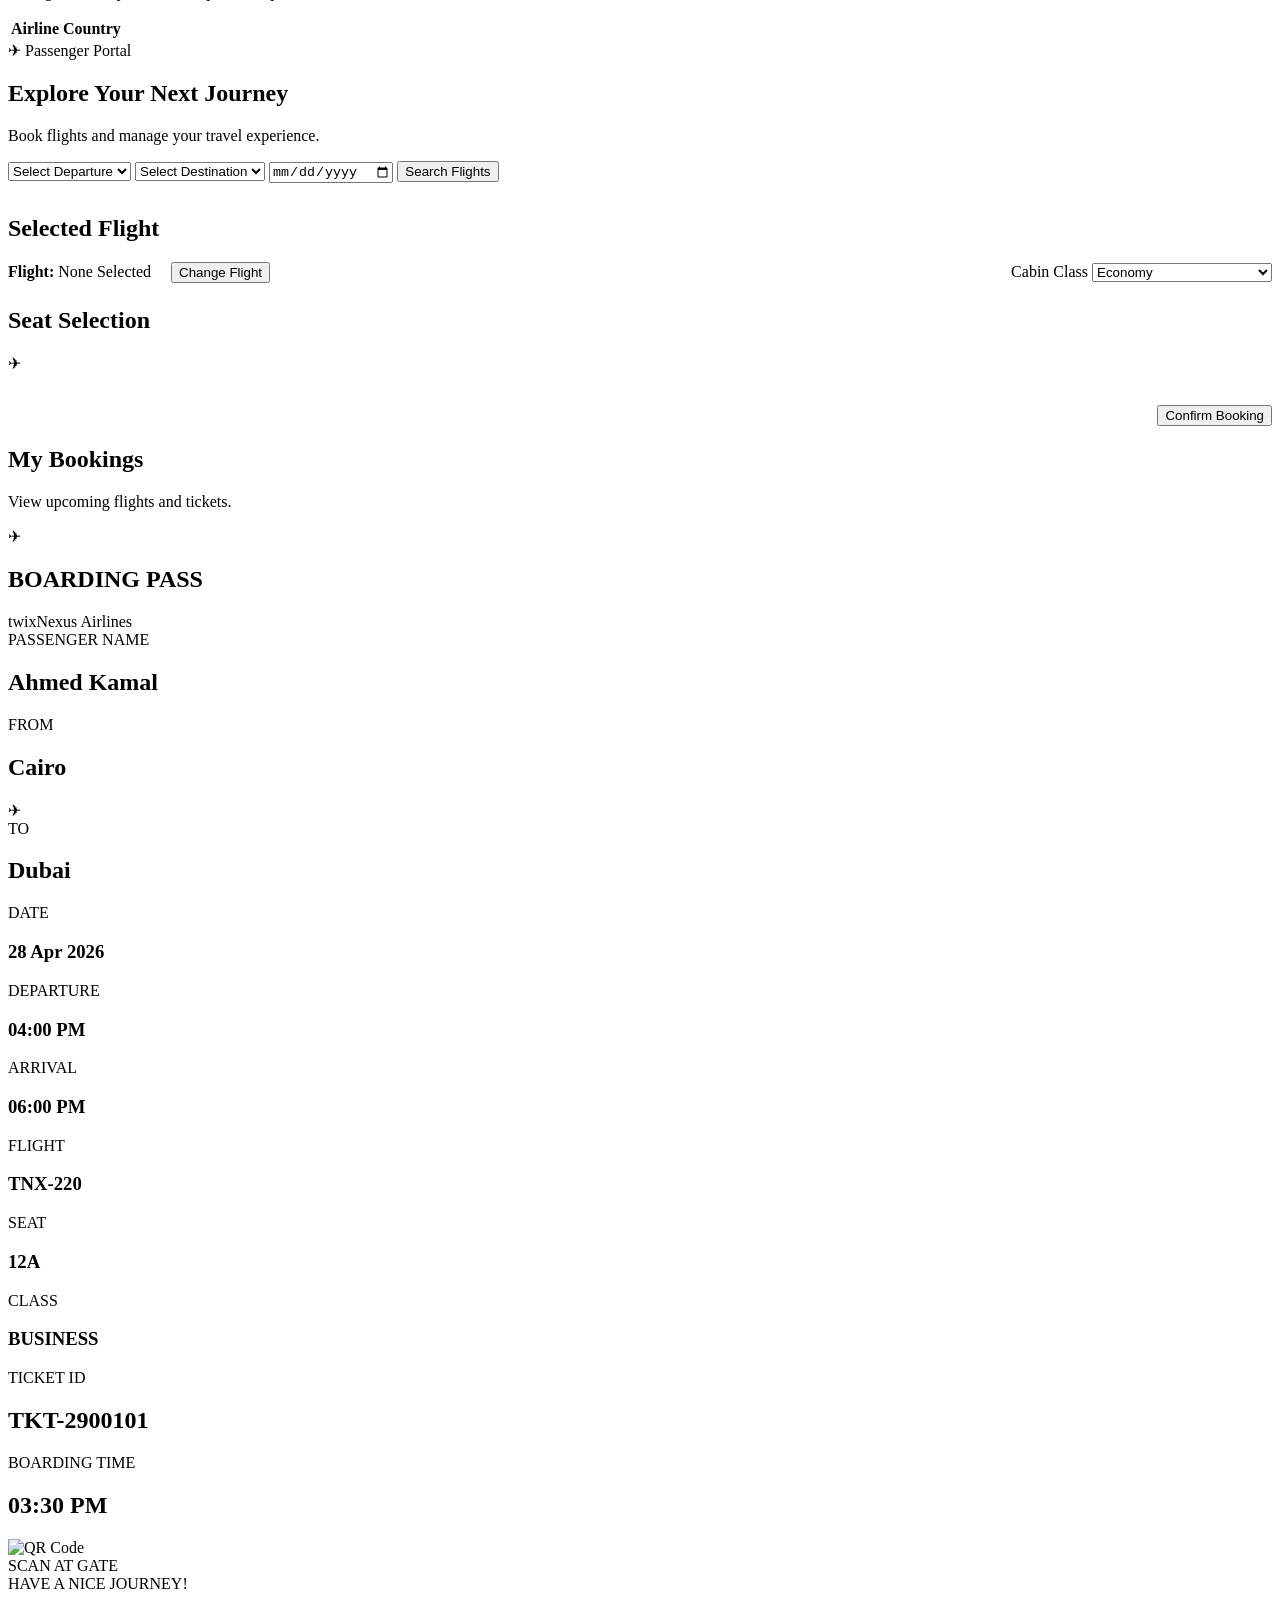
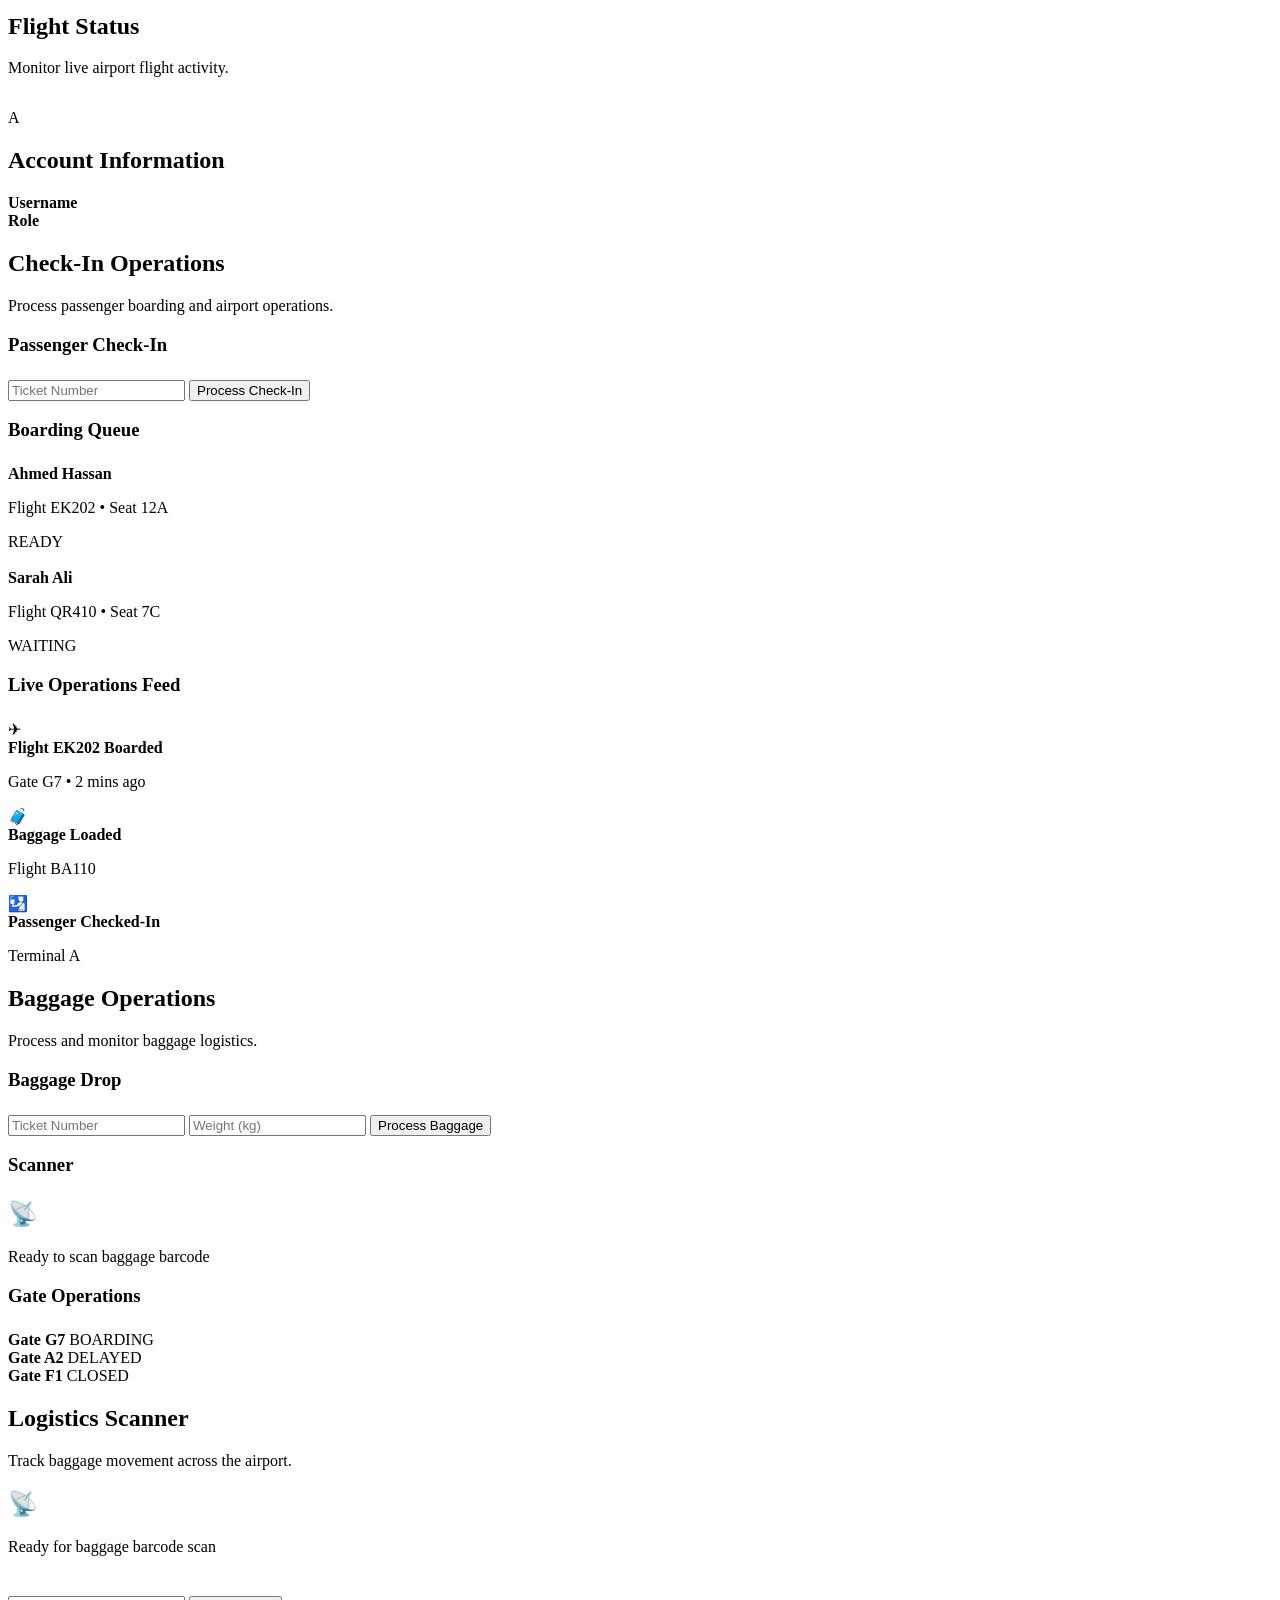
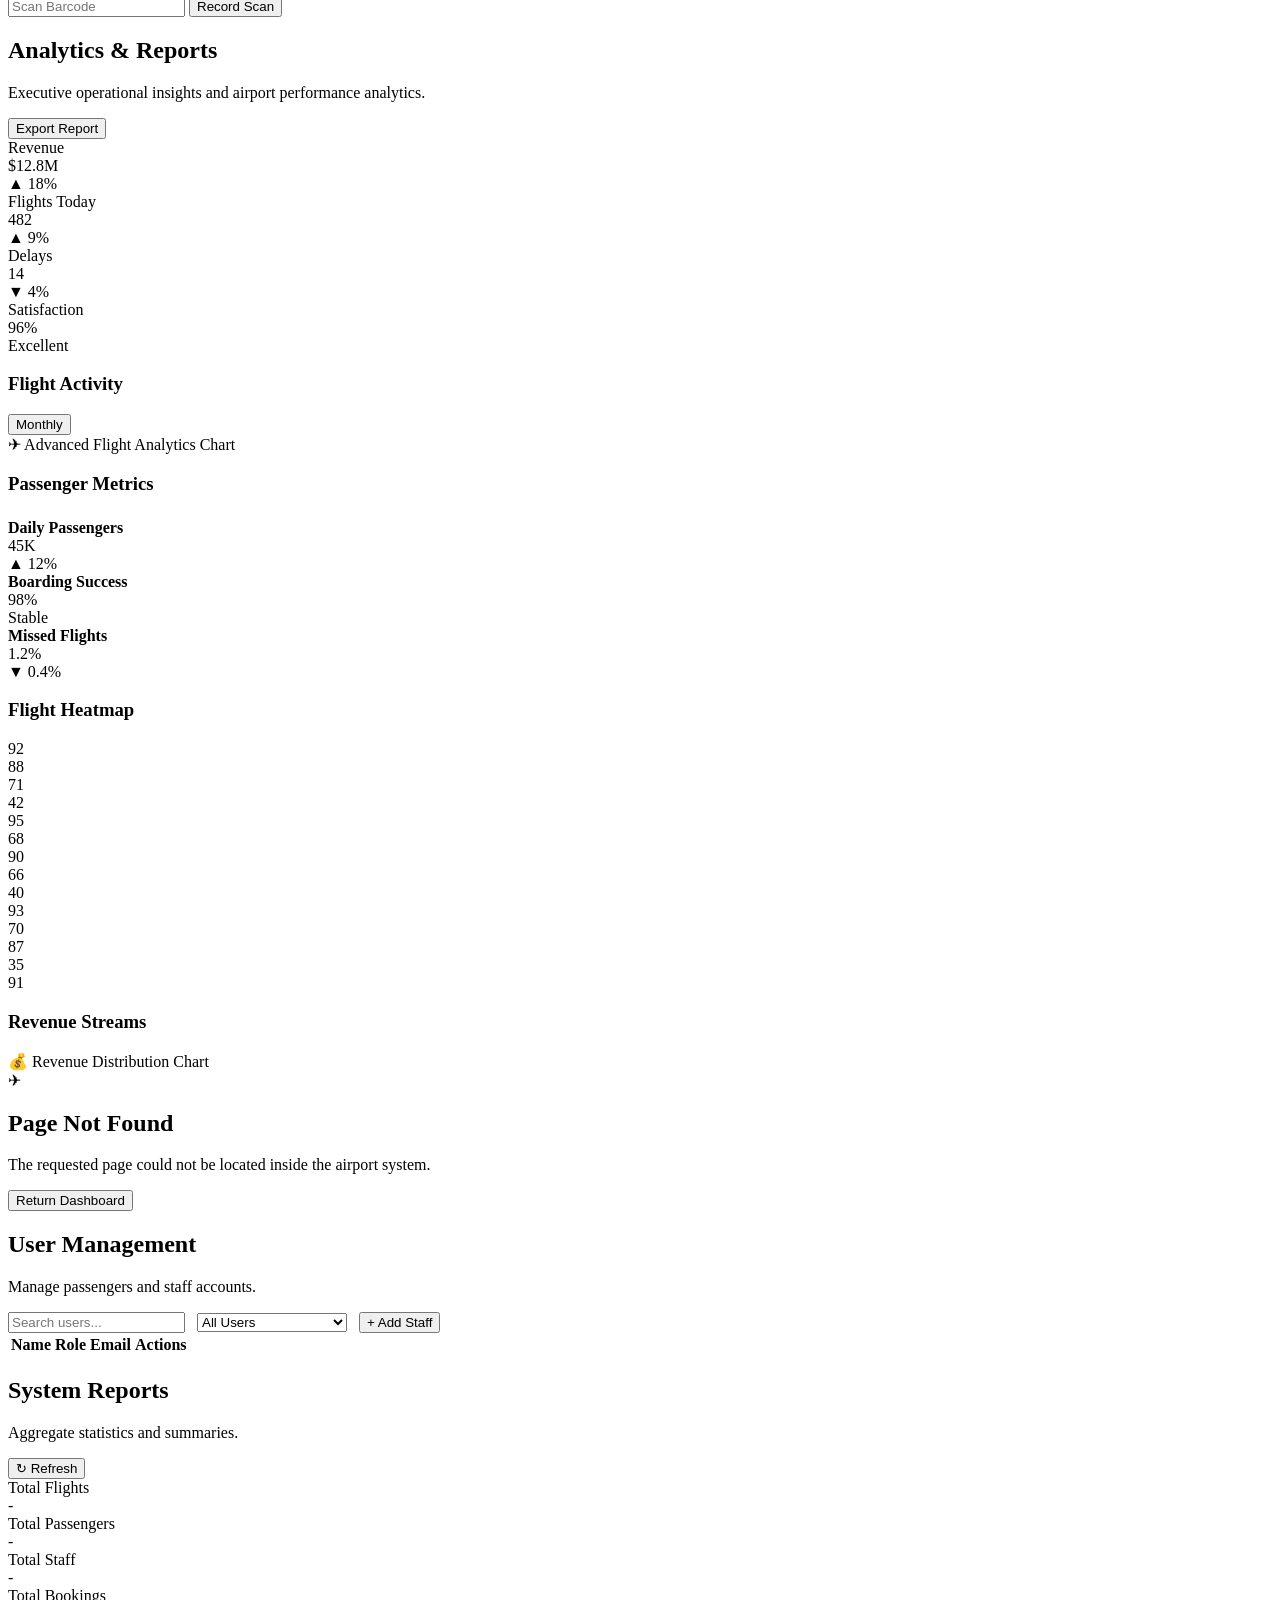
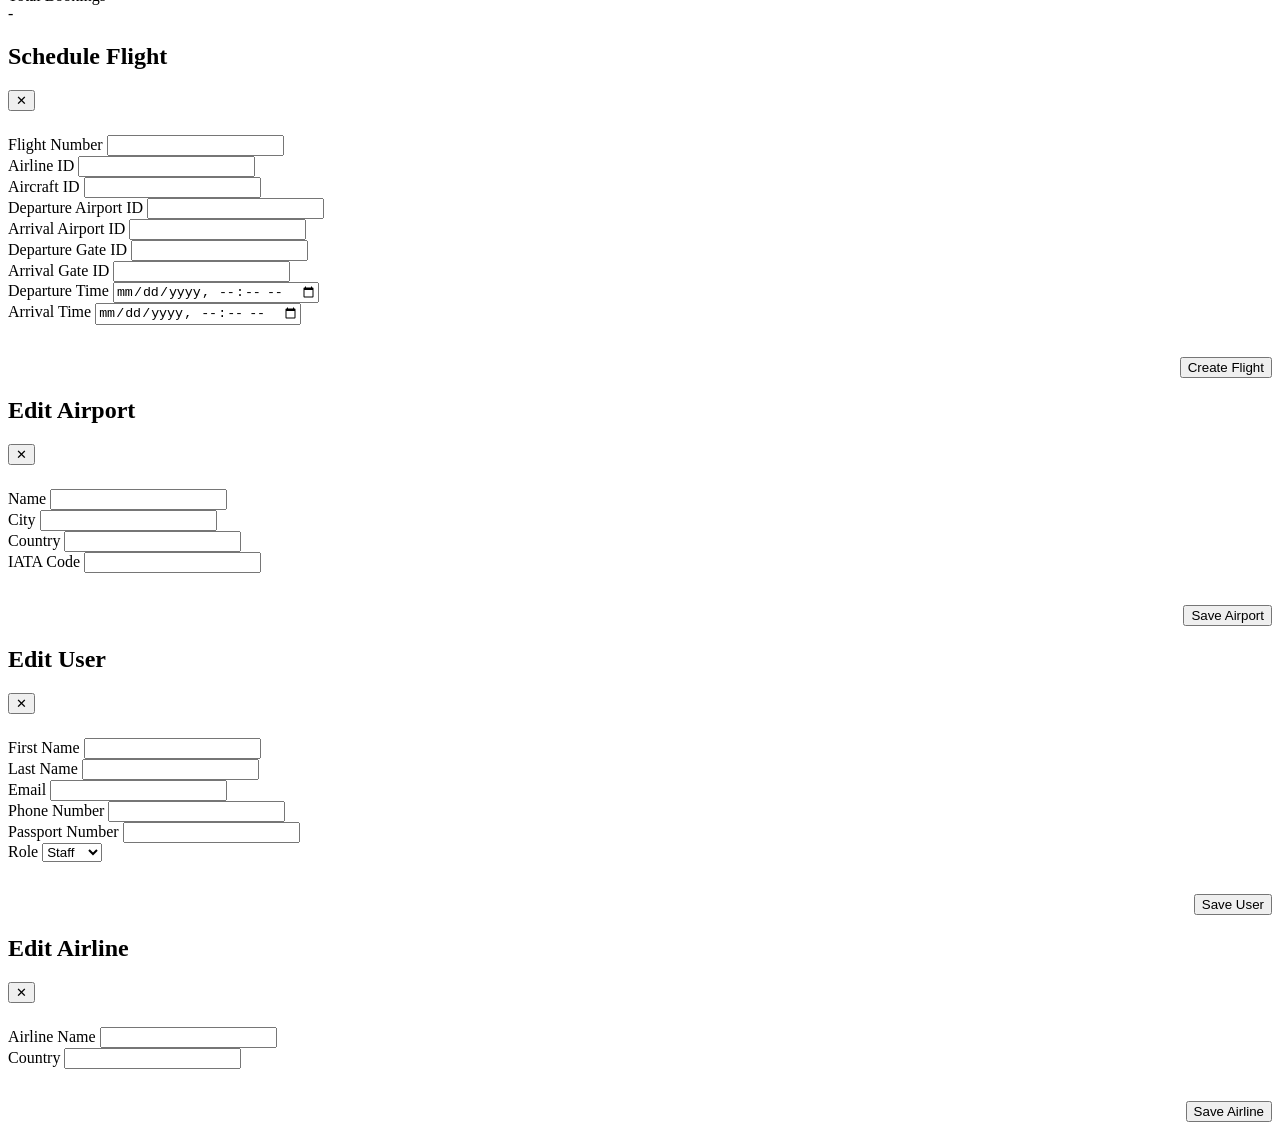
==== commit 4dce7d13: "feat: Implement flight management features including CRUD operations - Added flight update and delet" ====
--- a/backend/src/main/resources/static/index.html
+++ b/backend/src/main/resources/static/index.html
@@ -224,8 +224,7 @@
 
                 <p>
                     Manage flights, passengers,
-                    airports, airlines, maintenance,
-                    fleet operations, and analytics
+                    airports, airlines, and analytics
                     from one integrated platform.
                 </p>
 
@@ -383,7 +382,6 @@
                             + New Flight
 
                         </button>
-
                     </div>
 
                     <!-- KPI -->
@@ -438,21 +436,7 @@
 
                         </div>
 
-                        <div class="card kpi-card">
-
-                            <div class="kpi-label">
-                                Fleet Health
-                            </div>
-
-                            <div class="kpi-value">
-                                98%
-                            </div>
-
-                            <div class="kpi-change positive">
-                                Stable
-                            </div>
-
-                        </div>
+
 
                     </div>
 
@@ -489,9 +473,12 @@
                                     <tr>
 
                                         <th>Flight</th>
-                                        <th>Status</th>
+                                        <th>Airline</th>
+                                        <th>Aircraft</th>
                                         <th>Departure</th>
                                         <th>Arrival</th>
+                                        <th>Status</th>
+                                        <th>Actions</th>
 
                                     </tr>
 
@@ -567,7 +554,6 @@
 
                                         <th>Airline</th>
                                         <th>Country</th>
-                                        <th>Fleet</th>
 
                                     </tr>
 
@@ -1801,6 +1787,110 @@
                     </div>
 
                 </section>
+                <!-- USERS -->
+
+                <section id="view-users" class="view hidden dashboard">
+
+                    <div class="dashboard-header">
+                        <div class="dashboard-title">
+                            <h1>User Management</h1>
+                            <p>Manage passengers and staff accounts.</p>
+                        </div>
+                        <div style="display:flex; gap:12px; align-items:center;">
+                            <div class="search-box">
+                                <input type="text" id="user-search" placeholder="Search users...">
+                            </div>
+                            <select id="user-role-filter" class="input" style="width:150px;">
+                                <option value="all">All Users</option>
+                                <option value="staff">Staff Only</option>
+                                <option value="passenger">Passengers Only</option>
+                            </select>
+                            <button id="open-user-modal" class="btn btn-primary">
+                                + Add Staff
+                            </button>
+                        </div>
+                    </div>
+
+                    <div class="card">
+
+                        <div class="table-wrapper">
+
+                            <table class="table">
+
+                                <thead>
+
+                                    <tr>
+
+                                        <th>Name</th>
+                                        <th>Role</th>
+                                        <th>Email</th>
+                                        <th>Actions</th>
+
+                                    </tr>
+
+                                </thead>
+
+                                <tbody id="users-table-body">
+
+                                </tbody>
+
+                            </table>
+
+                        </div>
+
+                    </div>
+
+                </section>
+
+                <!-- REPORTS -->
+
+                <section id="view-reports" class="view hidden dashboard">
+
+                    <div class="dashboard-header">
+
+                        <div class="dashboard-title">
+
+                            <h1>
+                                System Reports
+                            </h1>
+
+                            <p>
+                                Aggregate statistics and summaries.
+                            </p>
+
+                        </div>
+
+                        <button id="refresh-reports-btn" class="btn btn-secondary">
+                            ↻ Refresh
+                        </button>
+
+                    </div>
+
+                    <div class="kpi-grid">
+
+                        <div class="card kpi-card">
+                            <div class="kpi-label">Total Flights</div>
+                            <div id="report-total-flights" class="kpi-value">-</div>
+                        </div>
+
+                        <div class="card kpi-card">
+                            <div class="kpi-label">Total Passengers</div>
+                            <div id="report-total-passengers" class="kpi-value">-</div>
+                        </div>
+
+                        <div class="card kpi-card">
+                            <div class="kpi-label">Total Staff</div>
+                            <div id="report-total-staff" class="kpi-value">-</div>
+                        </div>
+
+                        <div class="card kpi-card">
+                            <div class="kpi-label">Total Bookings</div>
+                            <div id="report-total-bookings" class="kpi-value">-</div>
+                        </div>
+
+                    </div>
+
+                </section>
             </main>
 
         </div>
@@ -1831,6 +1921,8 @@
 
             <div class="grid grid-2" style="margin-top:24px;">
 
+                <input type="hidden" id="schedule-flight-id">
+
                 <div class="input-group">
 
                     <label>
@@ -1881,15 +1973,15 @@
 
                 </div>
 
-                <div class="input-group">
-
-                    <label>
-                        Departure Gate ID
-                    </label>
-
-                    <input id="schedule-departure-gate" class="input">
-
-                </div>
+                 <div class="input-group">
+                     <label>Departure Gate ID</label>
+                     <input id="schedule-departure-gate" class="input">
+                 </div>
+
+                 <div class="input-group">
+                     <label>Arrival Gate ID</label>
+                     <input id="schedule-arrival-gate" class="input">
+                 </div>
 
                 <div class="input-group">
 
@@ -1933,6 +2025,115 @@
     <div id="toast-container"></div>
     <script type="module" src="/js/main.js"></script>
 
+    <!-- ========================= -->
+    <!-- AIRPORT MODAL -->
+    <!-- ========================= -->
+
+    <div id="airport-modal" class="flight-modal">
+        <div class="flight-modal-content card">
+            <div class="section-header">
+                <h2 id="airport-modal-title">Edit Airport</h2>
+                <button id="close-airport-modal" class="btn btn-secondary">✕</button>
+            </div>
+            <div class="grid grid-2" style="margin-top:24px;">
+                <input type="hidden" id="airport-id">
+                <div class="input-group">
+                    <label>Name</label>
+                    <input id="airport-name" class="input">
+                </div>
+                <div class="input-group">
+                    <label>City</label>
+                    <input id="airport-city" class="input">
+                </div>
+                <div class="input-group">
+                    <label>Country</label>
+                    <input id="airport-country" class="input">
+                </div>
+                <div class="input-group">
+                    <label>IATA Code</label>
+                    <input id="airport-iata" class="input">
+                </div>
+            </div>
+            <div style="margin-top:32px; display:flex; justify-content:flex-end;">
+                <button id="save-airport-btn" class="btn btn-primary">Save Airport</button>
+            </div>
+        </div>
+    </div>
+
+    <!-- ========================= -->
+    <!-- USER MODAL -->
+    <!-- ========================= -->
+
+    <div id="user-modal" class="flight-modal">
+        <div class="flight-modal-content card">
+            <div class="section-header">
+                <h2 id="user-modal-title">Edit User</h2>
+                <button id="close-user-modal" class="btn btn-secondary">✕</button>
+            </div>
+            <div class="grid grid-2" style="margin-top:24px;">
+                <input type="hidden" id="user-id">
+                <input type="hidden" id="user-type">
+                <div class="input-group">
+                    <label>First Name</label>
+                    <input id="user-first-name" class="input">
+                </div>
+                <div class="input-group">
+                    <label>Last Name</label>
+                    <input id="user-last-name" class="input">
+                </div>
+                <div class="input-group">
+                    <label>Email</label>
+                    <input id="user-email" class="input">
+                </div>
+                <div class="input-group">
+                    <label>Phone Number</label>
+                    <input id="user-phone" class="input">
+                </div>
+                <div class="input-group" id="user-passport-group">
+                    <label>Passport Number</label>
+                    <input id="user-passport" class="input">
+                </div>
+                <div class="input-group" id="user-role-group">
+                    <label>Role</label>
+                    <select id="user-role" class="input">
+                        <option value="STAFF">Staff</option>
+                        <option value="ADMIN">Admin</option>
+                    </select>
+                </div>
+            </div>
+            <div style="margin-top:32px; display:flex; justify-content:flex-end;">
+                <button id="save-user-btn" class="btn btn-primary">Save User</button>
+            </div>
+        </div>
+    </div>
+
+    <!-- ========================= -->
+    <!-- AIRLINE MODAL -->
+    <!-- ========================= -->
+
+    <div id="airline-modal" class="flight-modal">
+        <div class="flight-modal-content card">
+            <div class="section-header">
+                <h2 id="airline-modal-title">Edit Airline</h2>
+                <button id="close-airline-modal" class="btn btn-secondary">✕</button>
+            </div>
+            <div class="grid grid-2" style="margin-top:24px;">
+                <input type="hidden" id="airline-id">
+                <div class="input-group">
+                    <label>Airline Name</label>
+                    <input id="airline-name" class="input">
+                </div>
+                <div class="input-group">
+                    <label>Country</label>
+                    <input id="airline-country" class="input">
+                </div>
+            </div>
+            <div style="margin-top:32px; display:flex; justify-content:flex-end;">
+                <button id="save-airline-btn" class="btn btn-primary">Save Airline</button>
+            </div>
+        </div>
+    </div>
+
 </body>
 
 </html>
